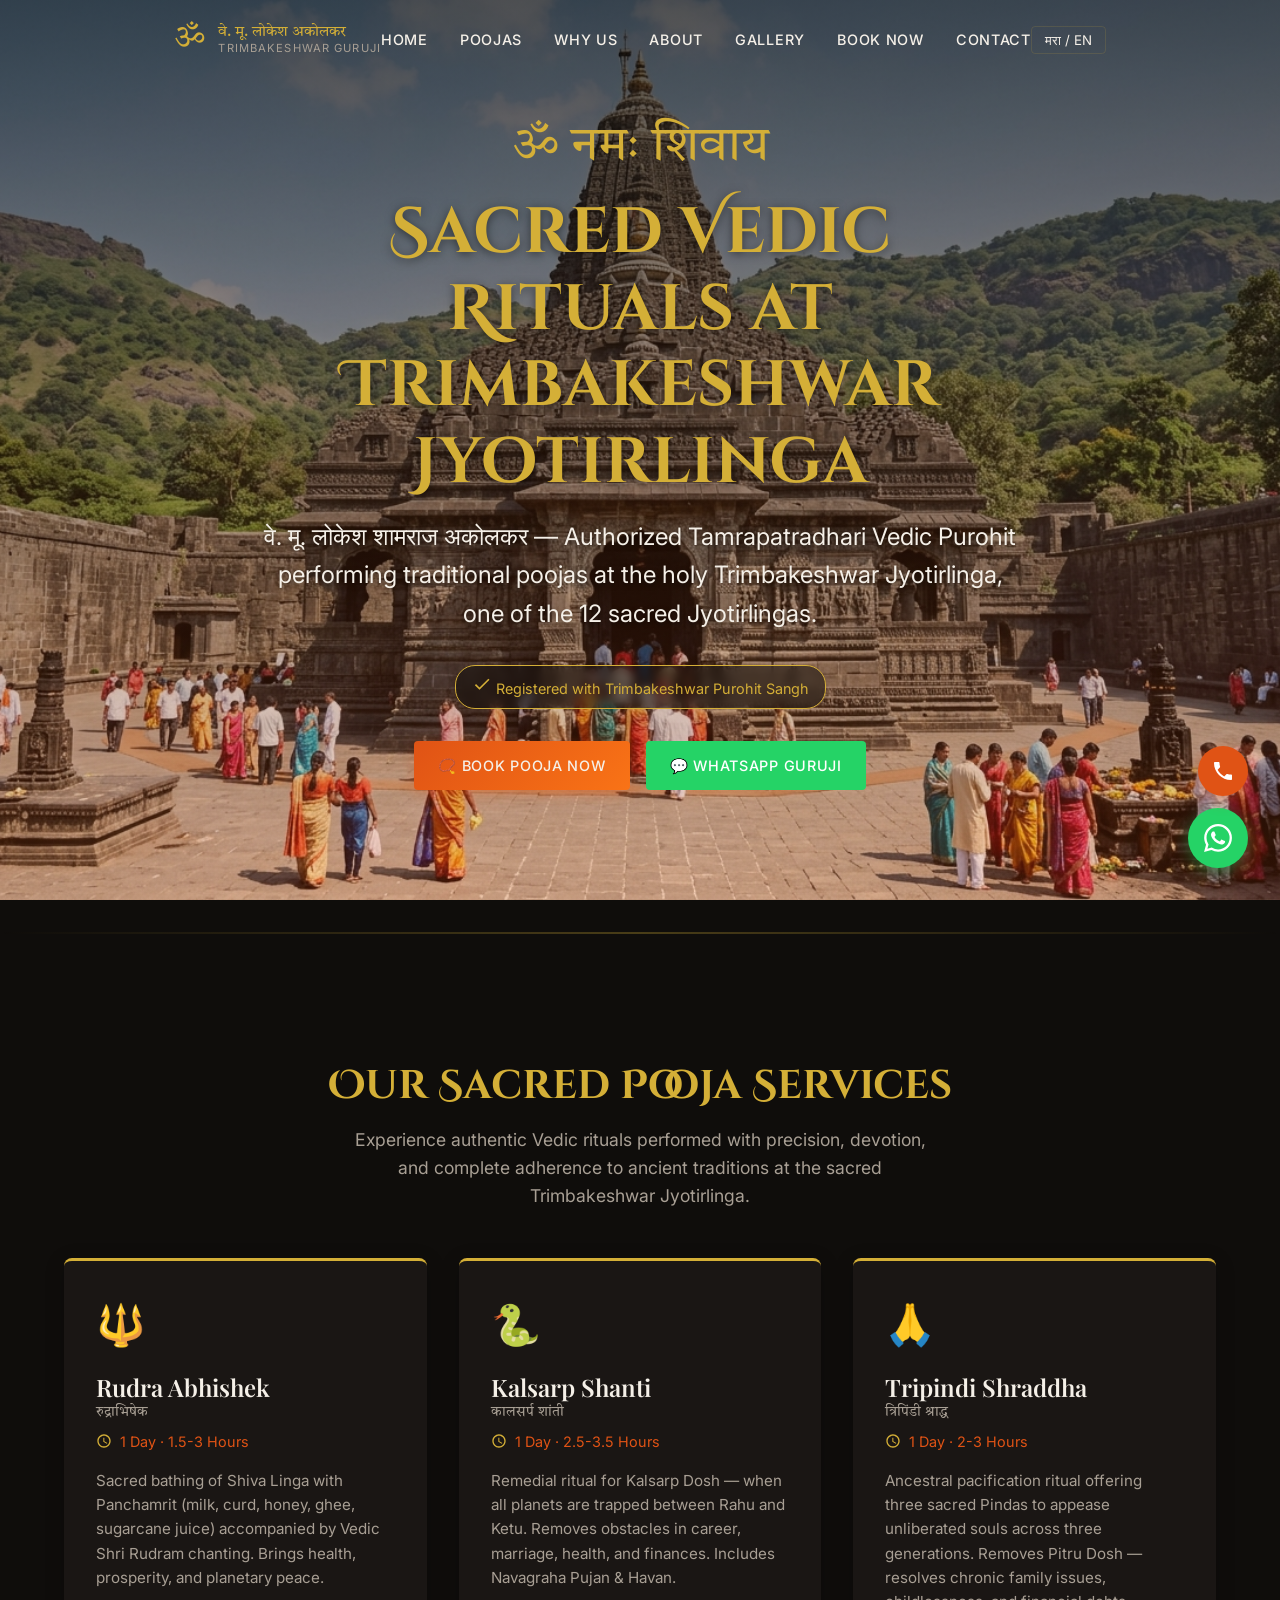
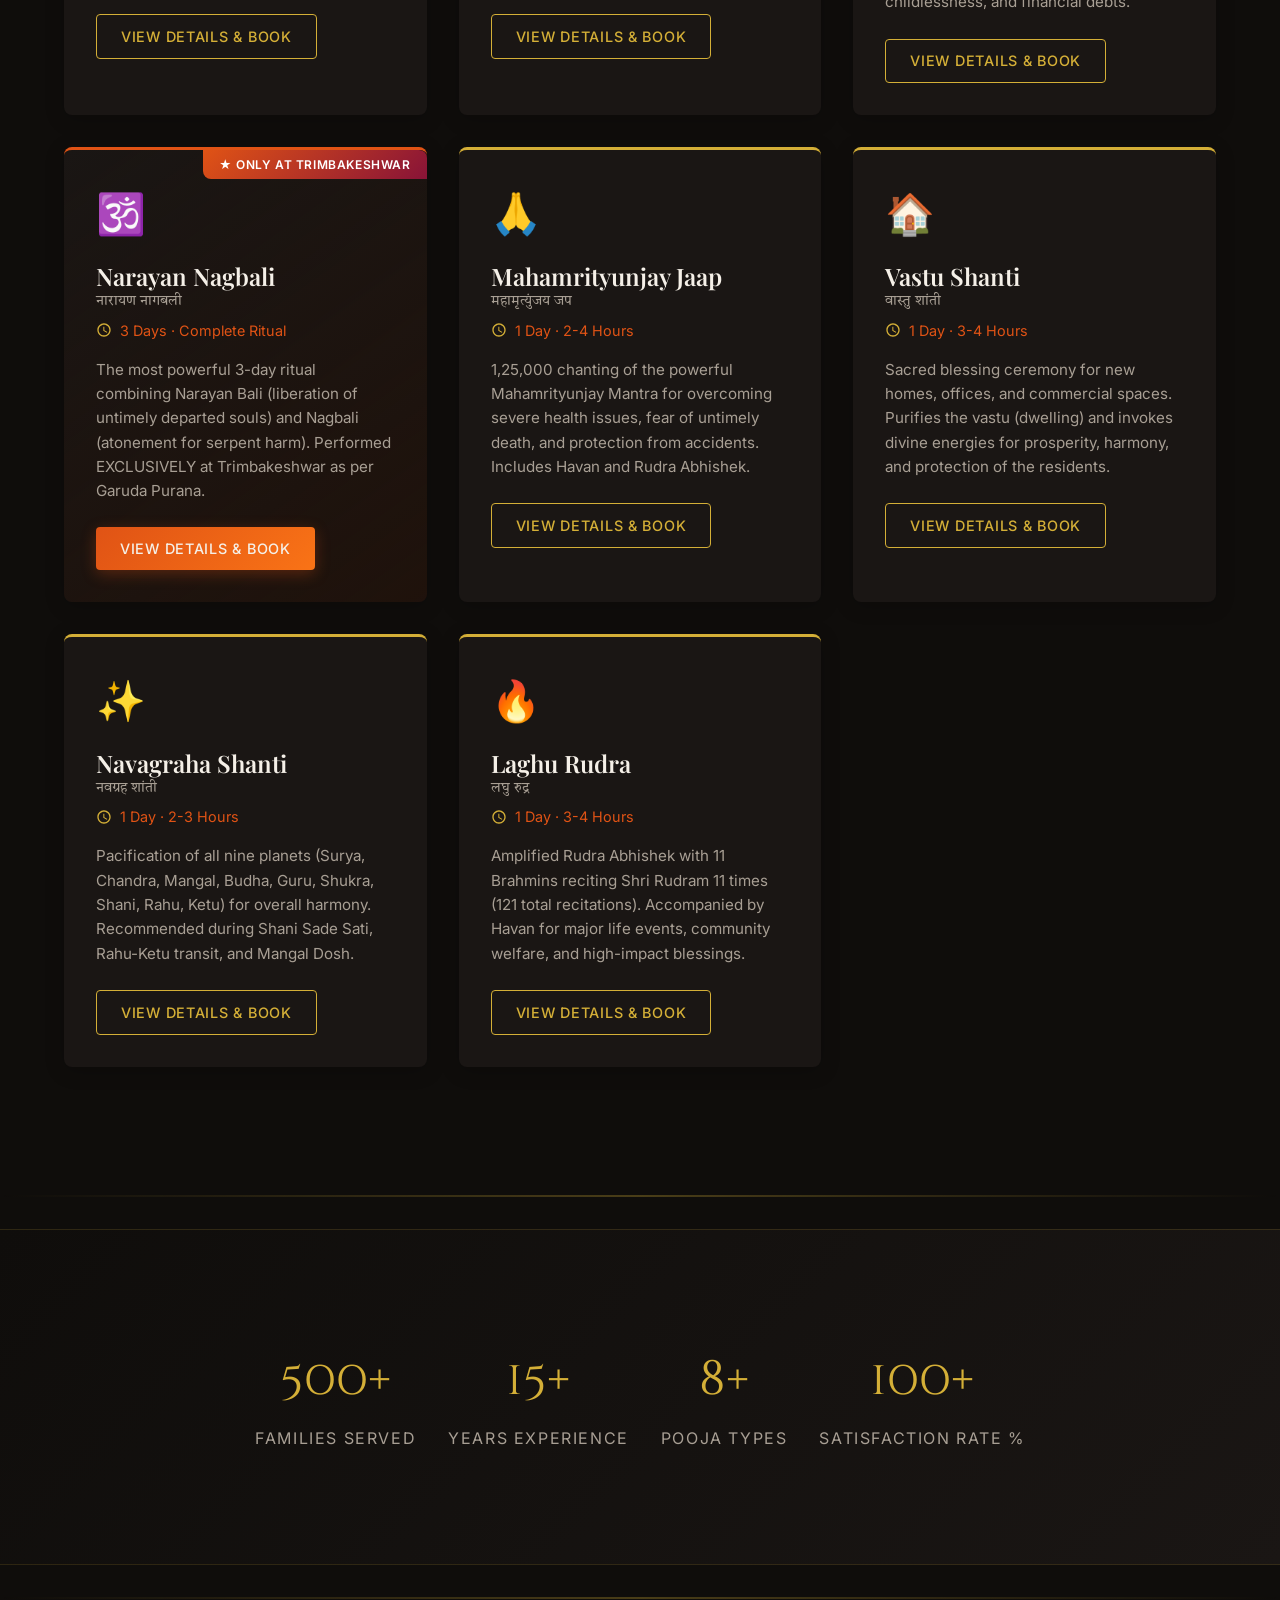
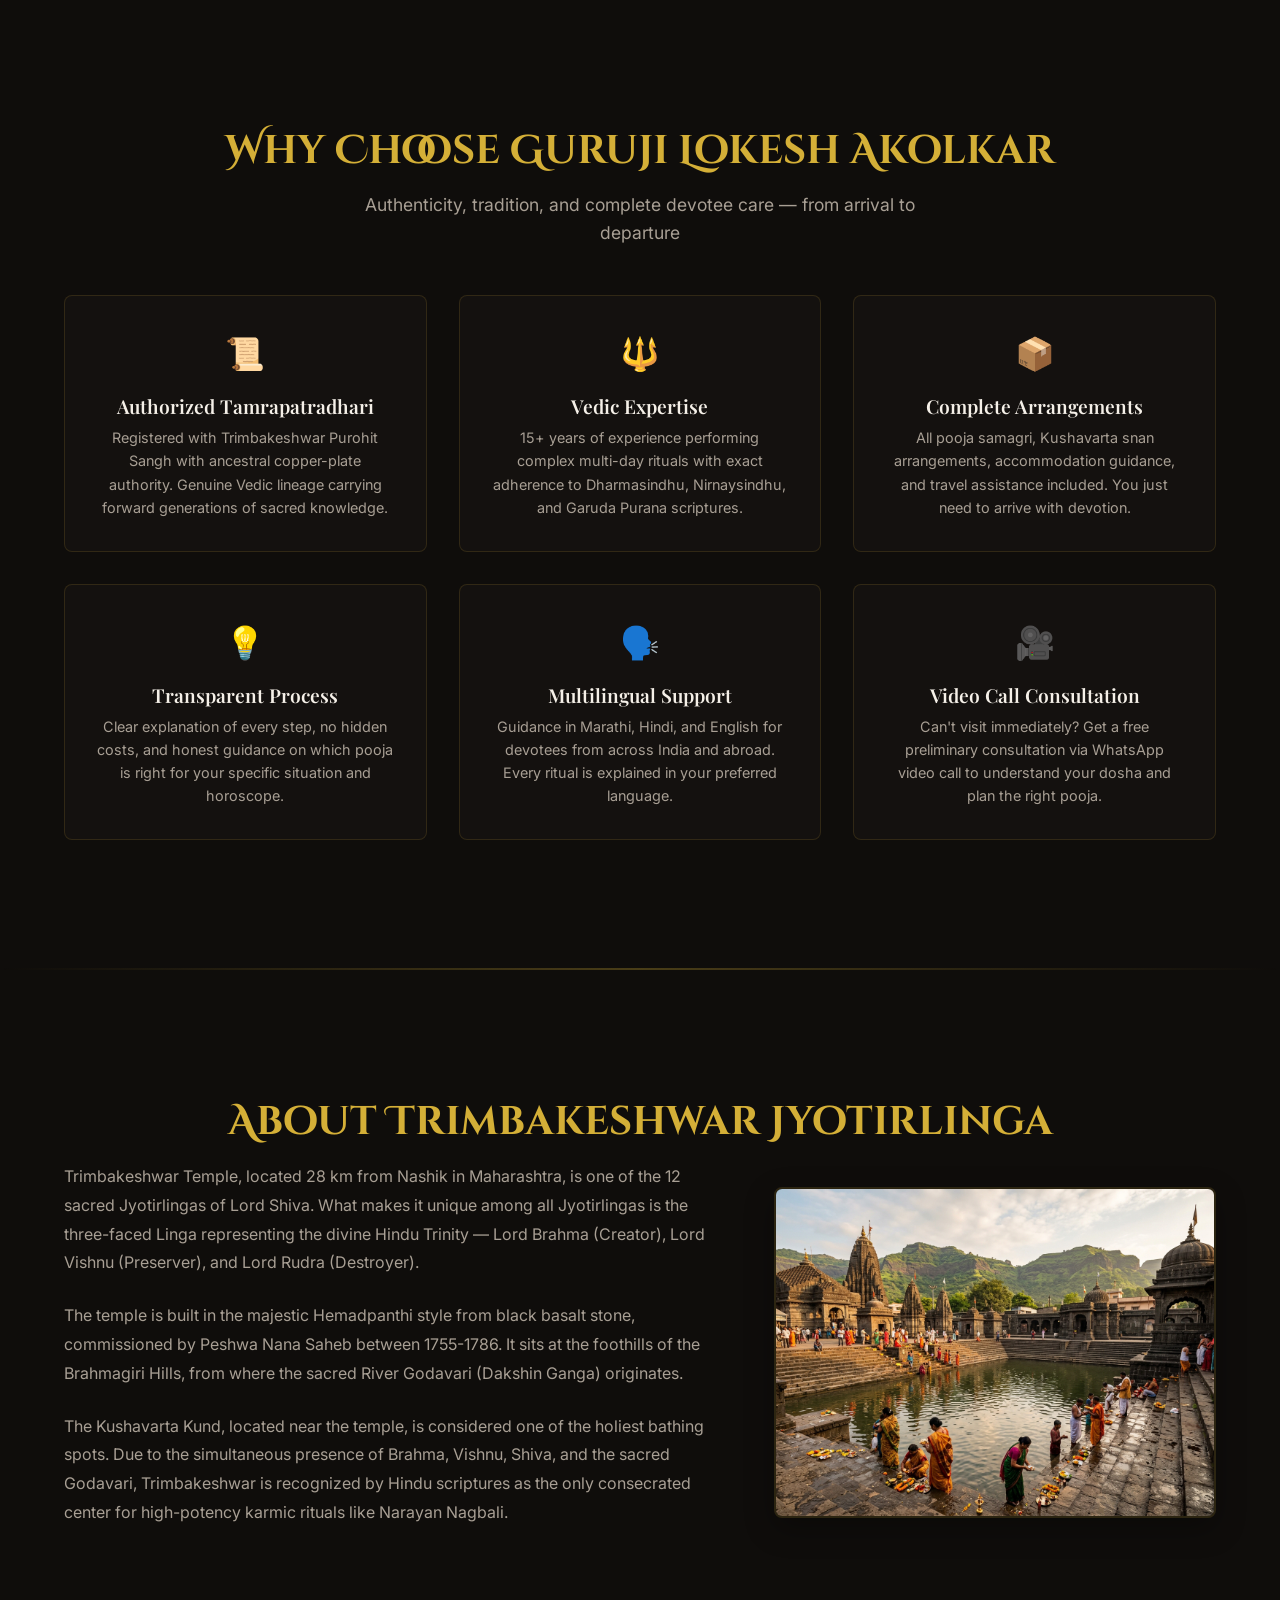
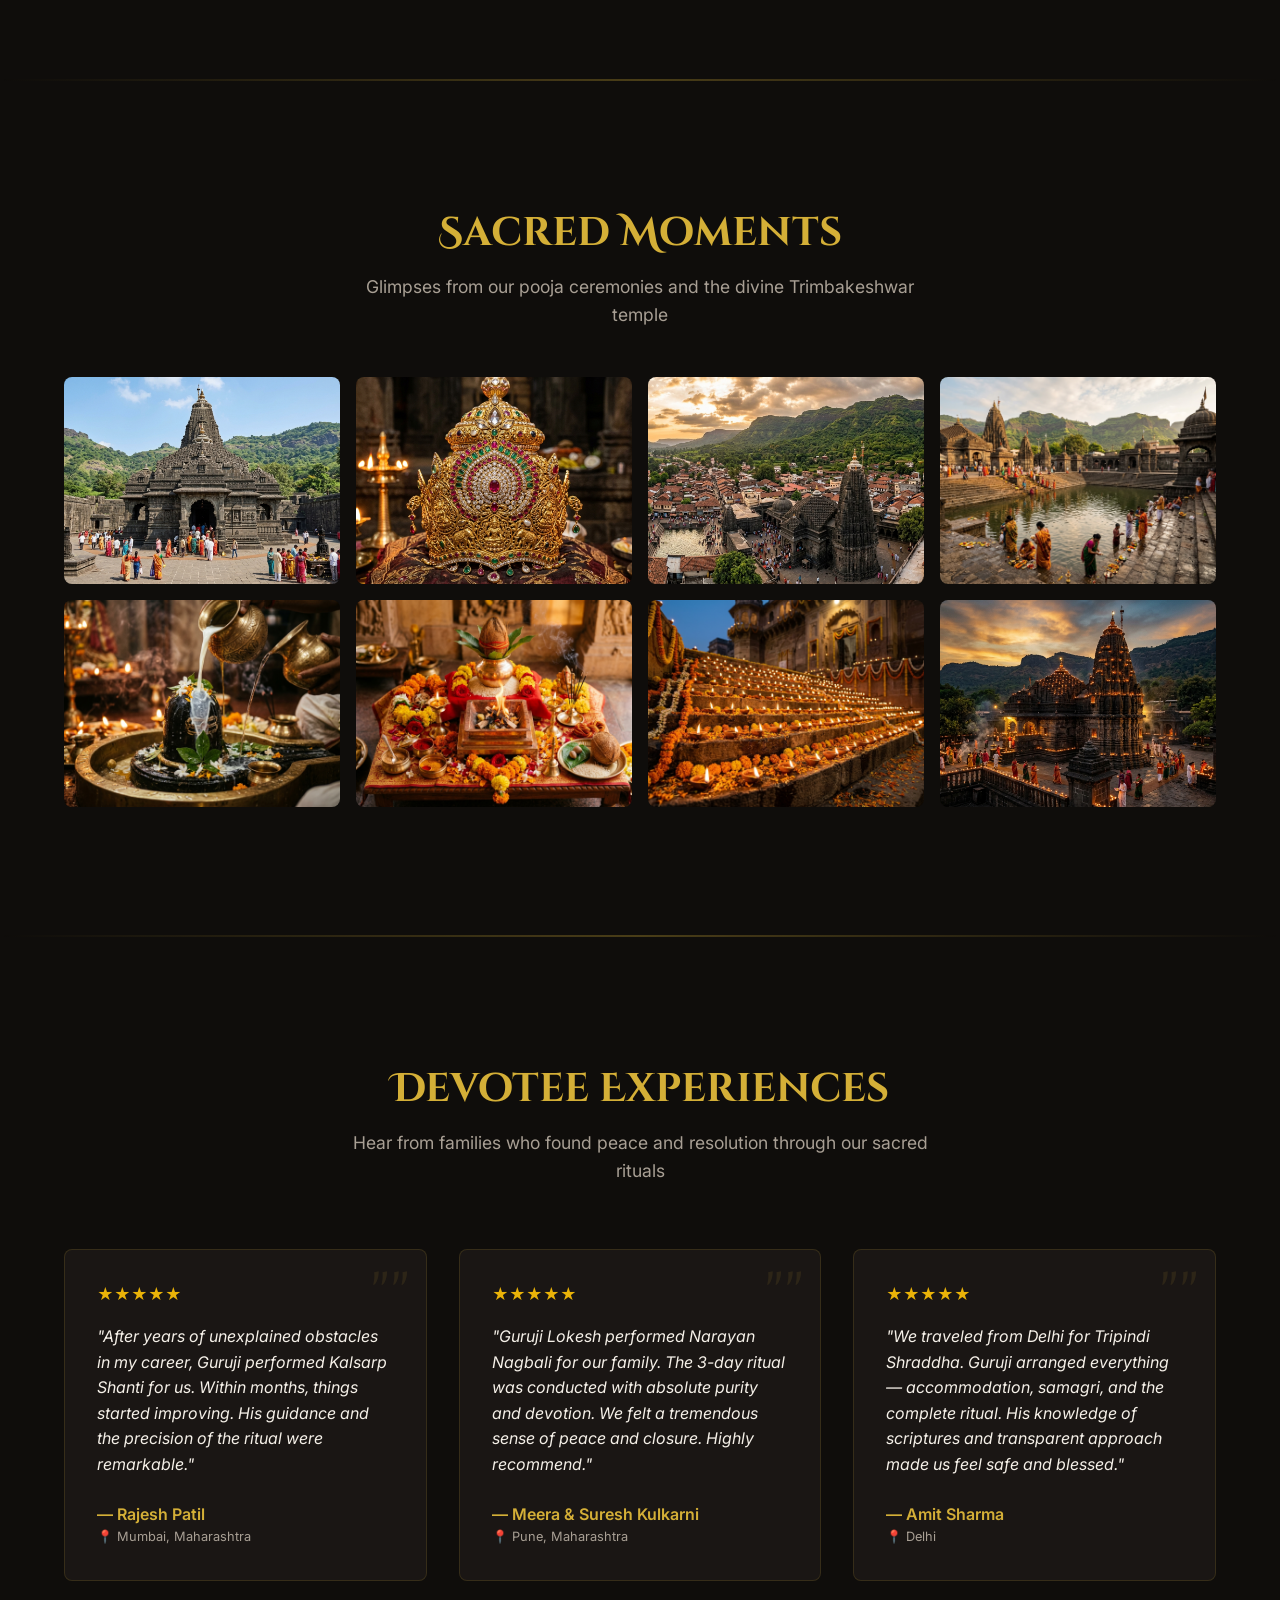
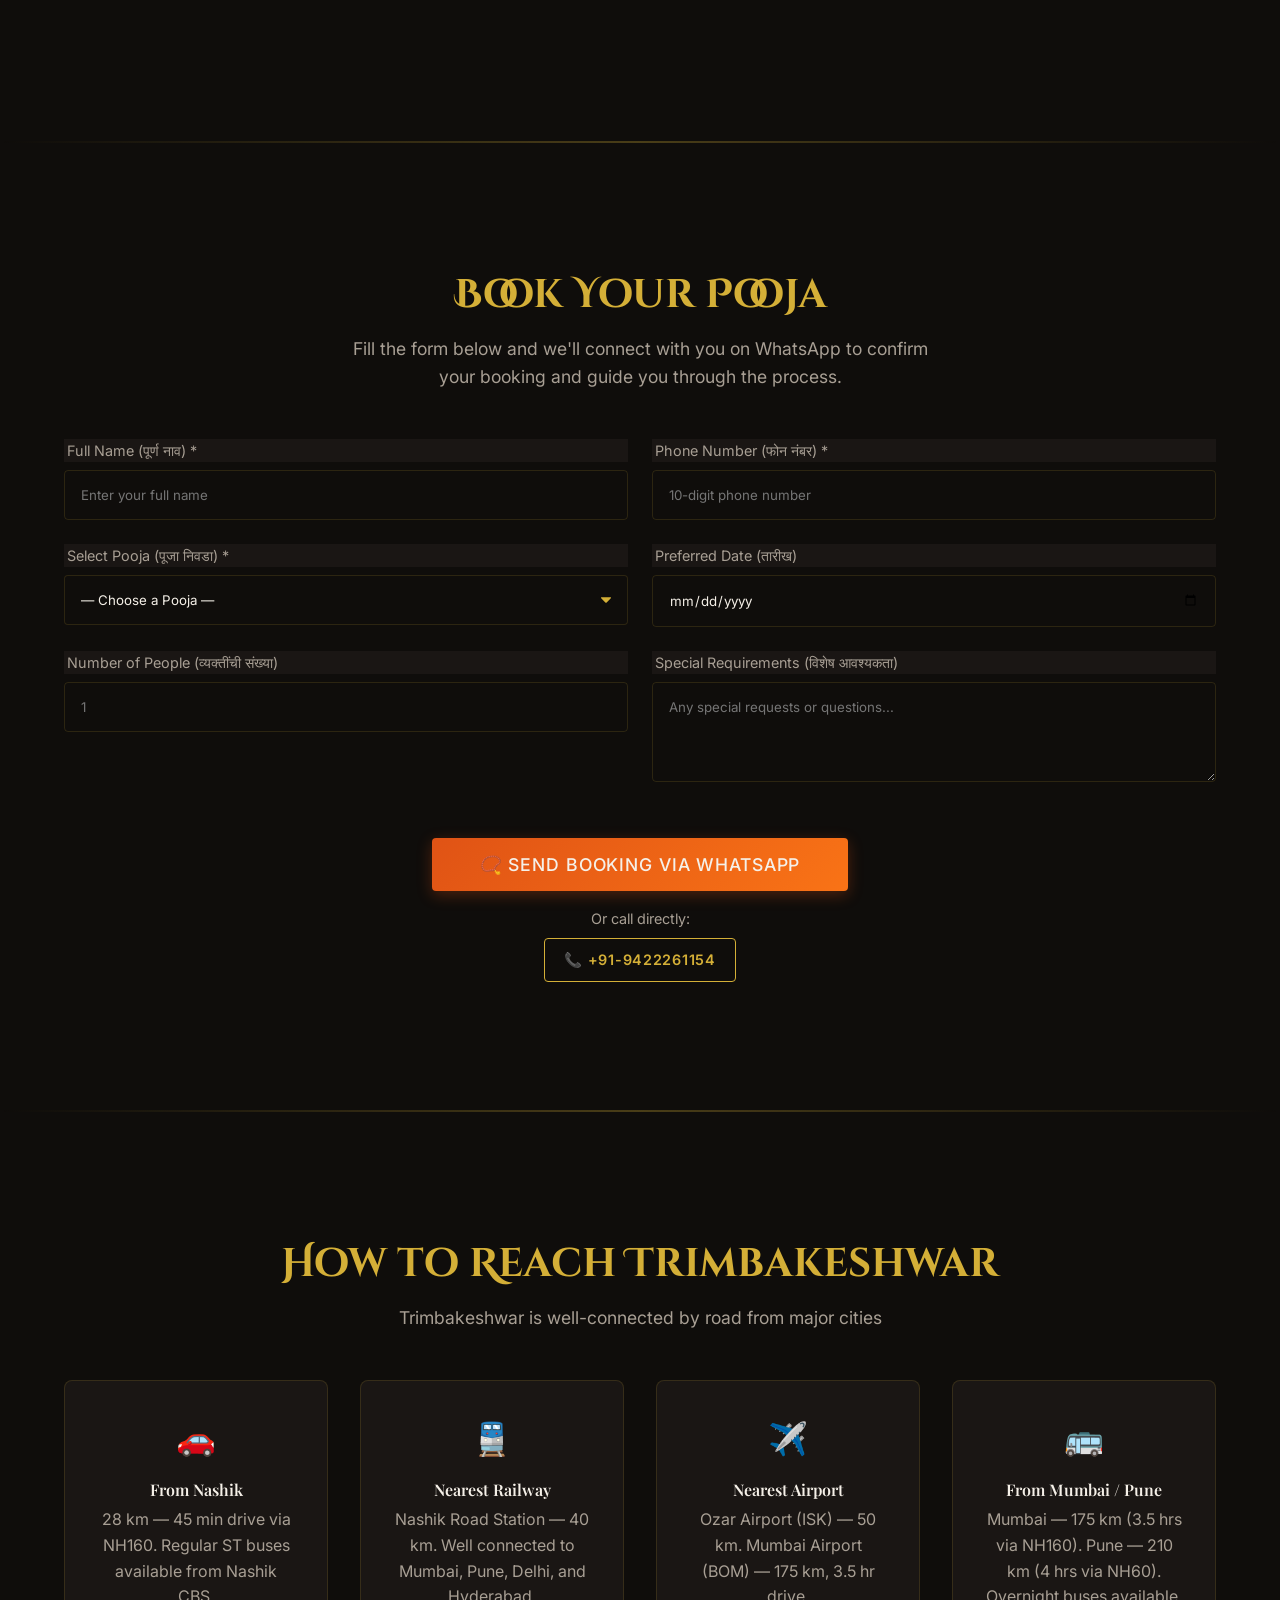
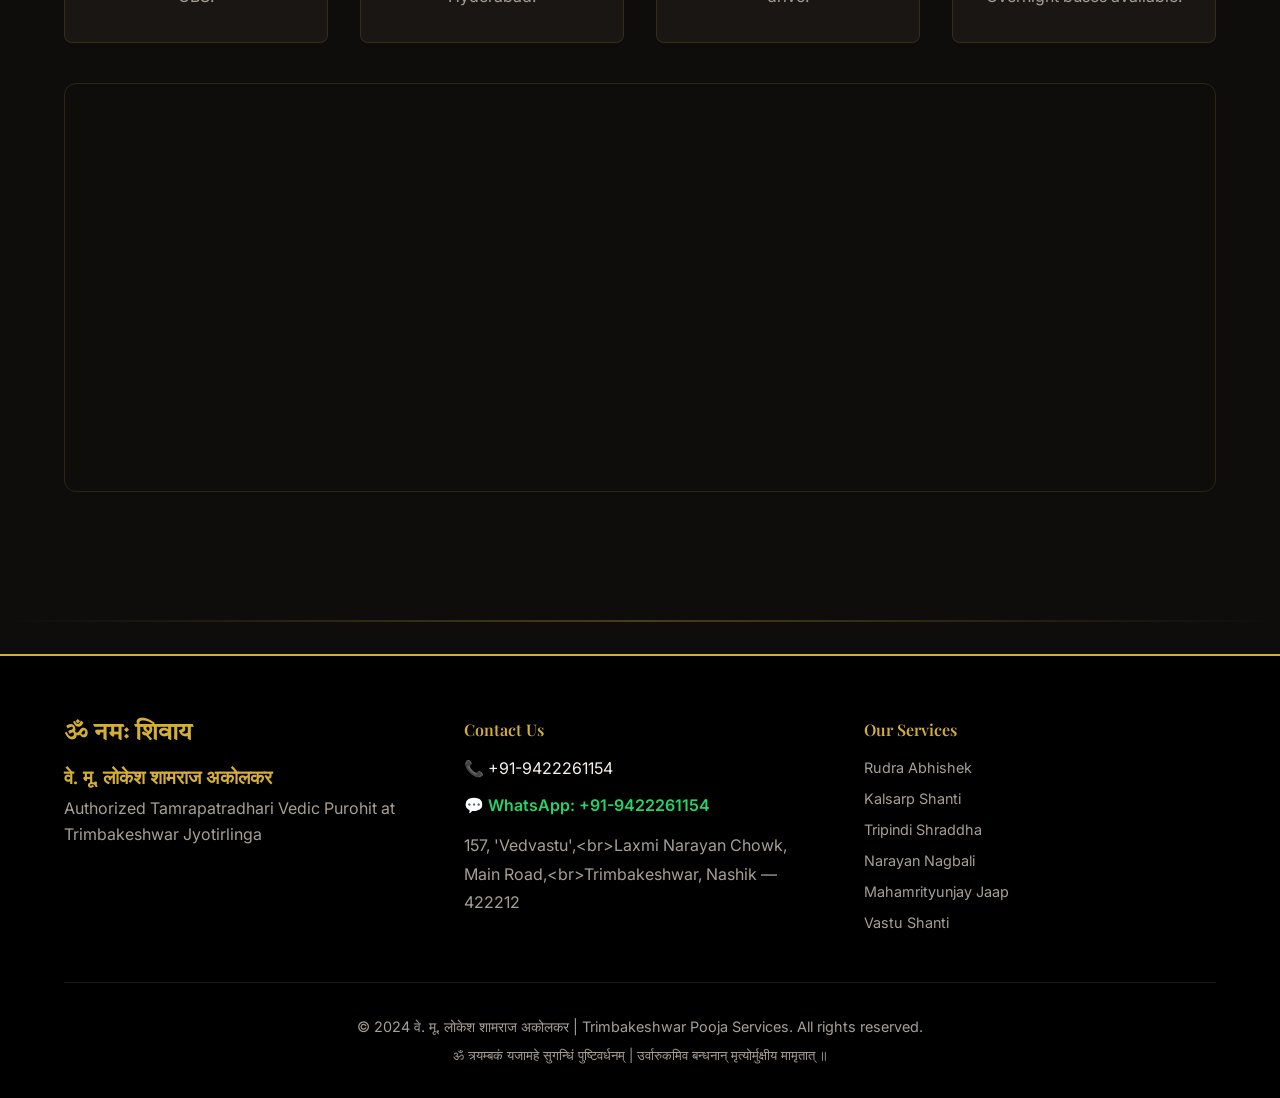
==== index.html @ 24607112 "Initial commit: Trimbakeshwar Guruji Pooja Services Website - Complete single-page website with 8 po" ====
<!DOCTYPE html>
<html lang="en">
<head>
    <meta charset="UTF-8">
    <meta name="viewport" content="width=device-width, initial-scale=1.0">
    <title>वे. मू. लोकेश शामराज अकोलकर | Trimbakeshwar Pooja Services — Rudra Abhishek, Kalsarp Shanti, Narayan Nagbali</title>
    <meta name="description" content="Authorized Vedic Purohit at Trimbakeshwar Jyotirlinga. Book Rudra Abhishek, Kalsarp Shanti, Tripindi Shraddha, Narayan Nagbali & more poojas. Call +91-9422261154.">
    <meta name="keywords" content="Trimbakeshwar, pooja, Rudra Abhishek, Kalsarp Shanti, Narayan Nagbali, Tripindi Shraddha, Jyotirlinga, pandit, guruji, Nashik">
    <meta property="og:title" content="वे. मू. लोकेश शामराज अकोलकर — Trimbakeshwar Pooja Services">
    <meta property="og:description" content="Authorized Vedic Purohit performing sacred poojas at Trimbakeshwar Jyotirlinga. Book now.">
    <meta property="og:type" content="website">
    <link rel="stylesheet" href="styles.css">
    <link rel="icon" href="data:image/svg+xml,<svg xmlns='http://www.w3.org/2000/svg' viewBox='0 0 100 100'><text y='0.9em' font-size='90'>🕉️</text></svg>">
</head>
<body>

    <!-- ===== NAVBAR ===== -->
    <nav class="navbar" id="navbar">
        <div class="container" style="display:flex;align-items:center;justify-content:space-between;height:var(--header-height);">
            <a href="#hero" class="nav-brand">
                <span class="nav-brand-om">ॐ</span>
                <span class="nav-brand-text">
                    <span class="nav-brand-devanagari">वे. मू. लोकेश अकोलकर</span>
                    <span class="nav-brand-english">Trimbakeshwar Guruji</span>
                </span>
            </a>
            <div class="nav-menu-desktop">
                <a href="#hero" class="nav-link" data-en="Home" data-mr="मुख्यपृष्ठ">Home</a>
                <a href="#poojas" class="nav-link" data-en="Poojas" data-mr="पूजा">Poojas</a>
                <a href="#why-choose" class="nav-link" data-en="Why Us" data-mr="आमचे वैशिष्ट्य">Why Us</a>
                <a href="#about" class="nav-link" data-en="About" data-mr="माहिती">About</a>
                <a href="#gallery" class="nav-link" data-en="Gallery" data-mr="गॅलरी">Gallery</a>
                <a href="#booking" class="nav-link" data-en="Book Now" data-mr="बुकिंग">Book Now</a>
                <a href="#contact" class="nav-link" data-en="Contact" data-mr="संपर्क">Contact</a>
            </div>
            <div style="display:flex;align-items:center;gap:1rem;">
                <button class="lang-toggle" title="Switch Language" aria-label="Switch Language">
                    <span>मरा</span> / <span>EN</span>
                </button>
                <button class="hamburger" aria-label="Menu">
                    <span></span><span></span><span></span>
                </button>
            </div>
        </div>
        <!-- Mobile Menu -->
        <div class="mobile-menu">
            <a href="#hero" class="nav-link" data-en="Home" data-mr="मुख्यपृष्ठ">Home</a>
            <a href="#poojas" class="nav-link" data-en="Poojas" data-mr="पूजा">Poojas</a>
            <a href="#why-choose" class="nav-link" data-en="Why Us" data-mr="आमचे वैशिष्ट्य">Why Us</a>
            <a href="#about" class="nav-link" data-en="About" data-mr="माहिती">About</a>
            <a href="#gallery" class="nav-link" data-en="Gallery" data-mr="गॅलरी">Gallery</a>
            <a href="#booking" class="nav-link" data-en="Book Now" data-mr="बुकिंग">Book Now</a>
            <a href="#contact" class="nav-link" data-en="Contact" data-mr="संपर्क">Contact</a>
        </div>
    </nav>

    <!-- ===== HERO SECTION ===== -->
    <section id="hero" class="hero" style="background-image:url('images/trimbakeshwar-mandir.jpg');">
        <div class="hero-overlay"></div>
        <!-- Animated Diyas -->
        <div class="hero-diya hero-diya-1"></div>
        <div class="hero-diya hero-diya-2"></div>
        <div class="hero-diya hero-diya-3"></div>
        <div class="hero-content">
            <p class="hero-om fade-in" style="font-size:3rem;color:var(--accent);font-family:var(--font-devanagari);margin-bottom:0.5rem;">ॐ नमः शिवाय</p>
            <h1 class="hero-title fade-in" style="animation-delay:0.2s;">
                <span data-en="Sacred Vedic Rituals at" data-mr="पवित्र वैदिक विधी">Sacred Vedic Rituals at</span><br>
                <span style="color:var(--accent);font-family:var(--font-display);">Trimbakeshwar Jyotirlinga</span>
            </h1>
            <p class="hero-subtitle fade-in" style="animation-delay:0.4s;" data-en="वे. मू. लोकेश शामराज अकोलकर — Authorized Tamrapatradhari Vedic Purohit performing traditional poojas at the holy Trimbakeshwar Jyotirlinga, one of the 12 sacred Jyotirlingas." data-mr="वे. मू. लोकेश शामराज अकोलकर — अधिकृत ताम्रपत्रधारी वैदिक पुरोहित, पवित्र त्र्यंबकेश्वर ज्योतिर्लिंग येथे पारंपरिक पूजा-विधी करणारे.">
                वे. मू. लोकेश शामराज अकोलकर — Authorized Tamrapatradhari Vedic Purohit performing traditional poojas at the holy Trimbakeshwar Jyotirlinga, one of the 12 sacred Jyotirlingas.
            </p>
            <div class="hero-trust-badge fade-in" style="animation-delay:0.6s;">
                <svg width="20" height="20" viewBox="0 0 24 24" fill="var(--accent)"><path d="M9 16.17L4.83 12l-1.42 1.41L9 19 21 7l-1.41-1.41z"/></svg>
                <span data-en="Registered with Trimbakeshwar Purohit Sangh" data-mr="त्र्यंबकेश्वर पुरोहित संघात नोंदणीकृत">Registered with Trimbakeshwar Purohit Sangh</span>
            </div>
            <div class="hero-ctas fade-in" style="animation-delay:0.8s;">
                <a href="#booking" class="btn-primary" data-en="📿 Book Pooja Now" data-mr="📿 पूजा बुक करा">📿 Book Pooja Now</a>
                <a href="https://wa.me/919422261154?text=%F0%9F%99%8F%20%E0%A4%A8%E0%A4%AE%E0%A4%B8%E0%A5%8D%E0%A4%95%E0%A4%BE%E0%A4%B0%20%E0%A4%97%E0%A5%81%E0%A4%B0%E0%A5%81%E0%A4%9C%E0%A5%80" target="_blank" class="btn-whatsapp" data-en="💬 WhatsApp Guruji" data-mr="💬 WhatsApp गुरुजी">💬 WhatsApp Guruji</a>
            </div>
        </div>
    </section>

    <!-- ===== SECTION DIVIDER ===== -->
    <div class="section-divider"></div>

    <!-- ===== POOJA SERVICES ===== -->
    <section id="poojas" class="section">
        <div class="container">
            <h2 class="section-title slide-up" data-en="Our Sacred Pooja Services" data-mr="आमच्या पवित्र पूजा सेवा">Our Sacred Pooja Services</h2>
            <p class="section-subtitle slide-up" data-en="Experience authentic Vedic rituals performed with precision, devotion, and complete adherence to ancient traditions at the sacred Trimbakeshwar Jyotirlinga." data-mr="पवित्र त्र्यंबकेश्वर ज्योतिर्लिंग येथे अचूक विधी, भक्ती आणि प्राचीन परंपरांचे पूर्ण पालन करून अस्सल वैदिक विधींचा अनुभव घ्या.">Experience authentic Vedic rituals performed with precision, devotion, and complete adherence to ancient traditions at the sacred Trimbakeshwar Jyotirlinga.</p>

            <div class="pooja-grid">

                <!-- Pooja Card 1: Rudra Abhishek -->
                <div class="pooja-card slide-up" data-pooja="rudra-abhishek">
                    <div class="pooja-icon">🔱</div>
                    <h3 class="pooja-name">
                        <span data-en="Rudra Abhishek" data-mr="रुद्राभिषेक">Rudra Abhishek</span>
                        <span class="pooja-name-mr">रुद्राभिषेक</span>
                    </h3>
                    <div class="pooja-duration">
                        <svg width="16" height="16" viewBox="0 0 24 24" fill="var(--accent)"><path d="M12 2C6.5 2 2 6.5 2 12s4.5 10 10 10 10-4.5 10-10S17.5 2 12 2zm0 18c-4.4 0-8-3.6-8-8s3.6-8 8-8 8 3.6 8 8-3.6 8-8 8zm.5-13H11v6l5.2 3.2.8-1.3-4.5-2.7V7z"/></svg>
                        <span data-en="1 Day · 1.5-3 Hours" data-mr="१ दिवस · १.५-३ तास">1 Day · 1.5-3 Hours</span>
                    </div>
                    <p class="pooja-desc" data-en="Sacred bathing of Shiva Linga with Panchamrit (milk, curd, honey, ghee, sugarcane juice) accompanied by Vedic Shri Rudram chanting. Brings health, prosperity, and planetary peace." data-mr="पंचामृत (दूध, दही, मध, तूप, ऊसाचा रस) सह शिवलिंगाचे पवित्र अभिषेक, वैदिक श्री रुद्रम् पठणासह. आरोग्य, समृद्धी आणि ग्रहशांती प्रदान करते.">Sacred bathing of Shiva Linga with Panchamrit (milk, curd, honey, ghee, sugarcane juice) accompanied by Vedic Shri Rudram chanting. Brings health, prosperity, and planetary peace.</p>
                    <button class="pooja-btn btn-outline" data-en="View Details & Book" data-mr="तपशील पहा आणि बुक करा">View Details & Book</button>
                </div>

                <!-- Pooja Card 2: Kalsarp Shanti -->
                <div class="pooja-card slide-up" data-pooja="kalsarp-shanti">
                    <div class="pooja-icon">🐍</div>
                    <h3 class="pooja-name">
                        <span data-en="Kalsarp Shanti" data-mr="कालसर्प शांती">Kalsarp Shanti</span>
                        <span class="pooja-name-mr">कालसर्प शांती</span>
                    </h3>
                    <div class="pooja-duration">
                        <svg width="16" height="16" viewBox="0 0 24 24" fill="var(--accent)"><path d="M12 2C6.5 2 2 6.5 2 12s4.5 10 10 10 10-4.5 10-10S17.5 2 12 2zm0 18c-4.4 0-8-3.6-8-8s3.6-8 8-8 8 3.6 8 8-3.6 8-8 8zm.5-13H11v6l5.2 3.2.8-1.3-4.5-2.7V7z"/></svg>
                        <span data-en="1 Day · 2.5-3.5 Hours" data-mr="१ दिवस · २.५-३.५ तास">1 Day · 2.5-3.5 Hours</span>
                    </div>
                    <p class="pooja-desc" data-en="Remedial ritual for Kalsarp Dosh — when all planets are trapped between Rahu and Ketu. Removes obstacles in career, marriage, health, and finances. Includes Navagraha Pujan & Havan." data-mr="कालसर्प दोष निवारण विधी — जेव्हा सर्व ग्रह राहू आणि केतू मध्ये अडकलेले असतात. करिअर, विवाह, आरोग्य आणि आर्थिक अडचणी दूर करते. नवग्रह पूजन आणि हवन समाविष्ट.">Remedial ritual for Kalsarp Dosh — when all planets are trapped between Rahu and Ketu. Removes obstacles in career, marriage, health, and finances. Includes Navagraha Pujan & Havan.</p>
                    <button class="pooja-btn btn-outline" data-en="View Details & Book" data-mr="तपशील पहा आणि बुक करा">View Details & Book</button>
                </div>

                <!-- Pooja Card 3: Tripindi Shraddha -->
                <div class="pooja-card slide-up" data-pooja="tripindi-shraddha">
                    <div class="pooja-icon">🙏</div>
                    <h3 class="pooja-name">
                        <span data-en="Tripindi Shraddha" data-mr="त्रिपिंडी श्राद्ध">Tripindi Shraddha</span>
                        <span class="pooja-name-mr">त्रिपिंडी श्राद्ध</span>
                    </h3>
                    <div class="pooja-duration">
                        <svg width="16" height="16" viewBox="0 0 24 24" fill="var(--accent)"><path d="M12 2C6.5 2 2 6.5 2 12s4.5 10 10 10 10-4.5 10-10S17.5 2 12 2zm0 18c-4.4 0-8-3.6-8-8s3.6-8 8-8 8 3.6 8 8-3.6 8-8 8zm.5-13H11v6l5.2 3.2.8-1.3-4.5-2.7V7z"/></svg>
                        <span data-en="1 Day · 2-3 Hours" data-mr="१ दिवस · २-३ तास">1 Day · 2-3 Hours</span>
                    </div>
                    <p class="pooja-desc" data-en="Ancestral pacification ritual offering three sacred Pindas to appease unliberated souls across three generations. Removes Pitru Dosh — resolves chronic family issues, childlessness, and financial debts." data-mr="तीन पिढ्यांमधील अतृप्त आत्म्यांना शांत करण्यासाठी तीन पवित्र पिंड अर्पण करणारा पूर्वजांचा शांती विधी. पितृ दोष दूर करते — कौटुंबिक समस्या, संतानहीनता आणि आर्थिक कर्ज निवारण.">Ancestral pacification ritual offering three sacred Pindas to appease unliberated souls across three generations. Removes Pitru Dosh — resolves chronic family issues, childlessness, and financial debts.</p>
                    <button class="pooja-btn btn-outline" data-en="View Details & Book" data-mr="तपशील पहा आणि बुक करा">View Details & Book</button>
                </div>

                <!-- Pooja Card 4: Narayan Nagbali (Flagship) -->
                <div class="pooja-card slide-up pooja-card-featured" data-pooja="narayan-nagbali">
                    <div class="pooja-featured-tag" data-en="★ Only at Trimbakeshwar" data-mr="★ फक्त त्र्यंबकेश्वर येथे">★ Only at Trimbakeshwar</div>
                    <div class="pooja-icon">🕉️</div>
                    <h3 class="pooja-name">
                        <span data-en="Narayan Nagbali" data-mr="नारायण नागबली">Narayan Nagbali</span>
                        <span class="pooja-name-mr">नारायण नागबली</span>
                    </h3>
                    <div class="pooja-duration">
                        <svg width="16" height="16" viewBox="0 0 24 24" fill="var(--accent)"><path d="M12 2C6.5 2 2 6.5 2 12s4.5 10 10 10 10-4.5 10-10S17.5 2 12 2zm0 18c-4.4 0-8-3.6-8-8s3.6-8 8-8 8 3.6 8 8-3.6 8-8 8zm.5-13H11v6l5.2 3.2.8-1.3-4.5-2.7V7z"/></svg>
                        <span data-en="3 Days · Complete Ritual" data-mr="३ दिवस · संपूर्ण विधी">3 Days · Complete Ritual</span>
                    </div>
                    <p class="pooja-desc" data-en="The most powerful 3-day ritual combining Narayan Bali (liberation of untimely departed souls) and Nagbali (atonement for serpent harm). Performed EXCLUSIVELY at Trimbakeshwar as per Garuda Purana." data-mr="सर्वात शक्तिशाली ३ दिवसांचा विधी — नारायण बली (अकाली मृत आत्म्यांची मुक्ती) आणि नागबली (सर्प हत्येचे प्रायश्चित्त). गरुड पुराणानुसार फक्त त्र्यंबकेश्वर येथेच संपन्न होतो.">The most powerful 3-day ritual combining Narayan Bali (liberation of untimely departed souls) and Nagbali (atonement for serpent harm). Performed EXCLUSIVELY at Trimbakeshwar as per Garuda Purana.</p>
                    <button class="pooja-btn btn-primary" data-en="View Details & Book" data-mr="तपशील पहा आणि बुक करा">View Details & Book</button>
                </div>

                <!-- Pooja Card 5: Mahamrityunjay Jaap -->
                <div class="pooja-card slide-up" data-pooja="mahamrityunjay">
                    <div class="pooja-icon">🙏</div>
                    <h3 class="pooja-name">
                        <span data-en="Mahamrityunjay Jaap" data-mr="महामृत्युंजय जप">Mahamrityunjay Jaap</span>
                        <span class="pooja-name-mr">महामृत्युंजय जप</span>
                    </h3>
                    <div class="pooja-duration">
                        <svg width="16" height="16" viewBox="0 0 24 24" fill="var(--accent)"><path d="M12 2C6.5 2 2 6.5 2 12s4.5 10 10 10 10-4.5 10-10S17.5 2 12 2zm0 18c-4.4 0-8-3.6-8-8s3.6-8 8-8 8 3.6 8 8-3.6 8-8 8zm.5-13H11v6l5.2 3.2.8-1.3-4.5-2.7V7z"/></svg>
                        <span data-en="1 Day · 2-4 Hours" data-mr="१ दिवस · २-४ तास">1 Day · 2-4 Hours</span>
                    </div>
                    <p class="pooja-desc" data-en="1,25,000 chanting of the powerful Mahamrityunjay Mantra for overcoming severe health issues, fear of untimely death, and protection from accidents. Includes Havan and Rudra Abhishek." data-mr="गंभीर आरोग्य समस्या, अकाली मृत्यूची भीती आणि अपघातांपासून संरक्षणासाठी शक्तिशाली महामृत्युंजय मंत्राचा १,२५,००० जप. हवन आणि रुद्राभिषेक समाविष्ट.">1,25,000 chanting of the powerful Mahamrityunjay Mantra for overcoming severe health issues, fear of untimely death, and protection from accidents. Includes Havan and Rudra Abhishek.</p>
                    <button class="pooja-btn btn-outline" data-en="View Details & Book" data-mr="तपशील पहा आणि बुक करा">View Details & Book</button>
                </div>

                <!-- Pooja Card 6: Vastu Shanti -->
                <div class="pooja-card slide-up" data-pooja="vastu-shanti">
                    <div class="pooja-icon">🏠</div>
                    <h3 class="pooja-name">
                        <span data-en="Vastu Shanti" data-mr="वास्तु शांती">Vastu Shanti</span>
                        <span class="pooja-name-mr">वास्तु शांती</span>
                    </h3>
                    <div class="pooja-duration">
                        <svg width="16" height="16" viewBox="0 0 24 24" fill="var(--accent)"><path d="M12 2C6.5 2 2 6.5 2 12s4.5 10 10 10 10-4.5 10-10S17.5 2 12 2zm0 18c-4.4 0-8-3.6-8-8s3.6-8 8-8 8 3.6 8 8-3.6 8-8 8zm.5-13H11v6l5.2 3.2.8-1.3-4.5-2.7V7z"/></svg>
                        <span data-en="1 Day · 3-4 Hours" data-mr="१ दिवस · ३-४ तास">1 Day · 3-4 Hours</span>
                    </div>
                    <p class="pooja-desc" data-en="Sacred blessing ceremony for new homes, offices, and commercial spaces. Purifies the vastu (dwelling) and invokes divine energies for prosperity, harmony, and protection of the residents." data-mr="नवीन घर, कार्यालय आणि व्यापारी जागांसाठी पवित्र आशीर्वाद विधी. वास्तूचे शुद्धीकरण करून रहिवाशांच्या समृद्धी, सामंजस्य आणि संरक्षणासाठी दैवी शक्तींचे आवाहन.">Sacred blessing ceremony for new homes, offices, and commercial spaces. Purifies the vastu (dwelling) and invokes divine energies for prosperity, harmony, and protection of the residents.</p>
                    <button class="pooja-btn btn-outline" data-en="View Details & Book" data-mr="तपशील पहा आणि बुक करा">View Details & Book</button>
                </div>

                <!-- Pooja Card 7: Navagraha Shanti -->
                <div class="pooja-card slide-up" data-pooja="navagraha-shanti">
                    <div class="pooja-icon">✨</div>
                    <h3 class="pooja-name">
                        <span data-en="Navagraha Shanti" data-mr="नवग्रह शांती">Navagraha Shanti</span>
                        <span class="pooja-name-mr">नवग्रह शांती</span>
                    </h3>
                    <div class="pooja-duration">
                        <svg width="16" height="16" viewBox="0 0 24 24" fill="var(--accent)"><path d="M12 2C6.5 2 2 6.5 2 12s4.5 10 10 10 10-4.5 10-10S17.5 2 12 2zm0 18c-4.4 0-8-3.6-8-8s3.6-8 8-8 8 3.6 8 8-3.6 8-8 8zm.5-13H11v6l5.2 3.2.8-1.3-4.5-2.7V7z"/></svg>
                        <span data-en="1 Day · 2-3 Hours" data-mr="१ दिवस · २-३ तास">1 Day · 2-3 Hours</span>
                    </div>
                    <p class="pooja-desc" data-en="Pacification of all nine planets (Surya, Chandra, Mangal, Budha, Guru, Shukra, Shani, Rahu, Ketu) for overall harmony. Recommended during Shani Sade Sati, Rahu-Ketu transit, and Mangal Dosh." data-mr="सर्व नऊ ग्रहांचे (सूर्य, चंद्र, मंगळ, बुध, गुरु, शुक्र, शनी, राहू, केतू) शांतीसाठी. शनी साडेसाती, राहू-केतू गोचर आणि मंगळ दोषासाठी शिफारस.">Pacification of all nine planets (Surya, Chandra, Mangal, Budha, Guru, Shukra, Shani, Rahu, Ketu) for overall harmony. Recommended during Shani Sade Sati, Rahu-Ketu transit, and Mangal Dosh.</p>
                    <button class="pooja-btn btn-outline" data-en="View Details & Book" data-mr="तपशील पहा आणि बुक करा">View Details & Book</button>
                </div>

                <!-- Pooja Card 8: Laghu Rudra -->
                <div class="pooja-card slide-up" data-pooja="laghu-rudra">
                    <div class="pooja-icon">🔥</div>
                    <h3 class="pooja-name">
                        <span data-en="Laghu Rudra" data-mr="लघु रुद्र">Laghu Rudra</span>
                        <span class="pooja-name-mr">लघु रुद्र</span>
                    </h3>
                    <div class="pooja-duration">
                        <svg width="16" height="16" viewBox="0 0 24 24" fill="var(--accent)"><path d="M12 2C6.5 2 2 6.5 2 12s4.5 10 10 10 10-4.5 10-10S17.5 2 12 2zm0 18c-4.4 0-8-3.6-8-8s3.6-8 8-8 8 3.6 8 8-3.6 8-8 8zm.5-13H11v6l5.2 3.2.8-1.3-4.5-2.7V7z"/></svg>
                        <span data-en="1 Day · 3-4 Hours" data-mr="१ दिवस · ३-४ तास">1 Day · 3-4 Hours</span>
                    </div>
                    <p class="pooja-desc" data-en="Amplified Rudra Abhishek with 11 Brahmins reciting Shri Rudram 11 times (121 total recitations). Accompanied by Havan for major life events, community welfare, and high-impact blessings." data-mr="११ ब्राह्मणांसह श्री रुद्रम्चे ११ वेळा पठण (एकूण १२१ पठण) सह वर्धित रुद्राभिषेक. मोठ्या जीवन घटना, समुदाय कल्याण आणि उच्च-प्रभावी आशीर्वादासाठी हवनासह.">Amplified Rudra Abhishek with 11 Brahmins reciting Shri Rudram 11 times (121 total recitations). Accompanied by Havan for major life events, community welfare, and high-impact blessings.</p>
                    <button class="pooja-btn btn-outline" data-en="View Details & Book" data-mr="तपशील पहा आणि बुक करा">View Details & Book</button>
                </div>

            </div>
        </div>
    </section>

    <!-- ===== POOJA DETAIL MODALS ===== -->

    <!-- Modal: Rudra Abhishek -->
    <div class="pooja-modal" data-pooja-modal="rudra-abhishek">
        <div class="modal-overlay"></div>
        <div class="modal-content">
            <button class="modal-close">&times;</button>
            <div class="modal-header">
                <h3>🔱 Rudra Abhishek <span style="font-family:var(--font-devanagari);">| रुद्राभिषेक</span></h3>
            </div>
            <div class="modal-body">
                <h4 data-en="Procedure" data-mr="विधी">Procedure</h4>
                <div class="procedure-timeline">
                    <div class="timeline-step"><div class="timeline-dot"></div><div class="timeline-content" data-en="Sacred bath (Snan) at Kushavarta Kund & Sankalp with devotee's name, gotra, and intent" data-mr="कुशावर्त कुंडावर पवित्र स्नान आणि भक्ताचे नाव, गोत्र व संकल्प">Sacred bath (Snan) at Kushavarta Kund & Sankalp with devotee's name, gotra, and intent</div></div>
                    <div class="timeline-step"><div class="timeline-dot"></div><div class="timeline-content" data-en="Ganpati Pujan & Kalash Sthapana — invoking Lord Ganesha to remove obstacles" data-mr="गणपती पूजन व कलश स्थापना — विघ्नहर्ता गणेशाचे आवाहन">Ganpati Pujan & Kalash Sthapana — invoking Lord Ganesha to remove obstacles</div></div>
                    <div class="timeline-step"><div class="timeline-dot"></div><div class="timeline-content" data-en="Panchamrit Abhishek — bathing Shiva Linga with milk, curd, honey, ghee & sugarcane juice" data-mr="पंचामृत अभिषेक — दूध, दही, मध, तूप आणि ऊसाच्या रसाने शिवलिंगाचे स्नान">Panchamrit Abhishek — bathing Shiva Linga with milk, curd, honey, ghee & sugarcane juice</div></div>
                    <div class="timeline-step"><div class="timeline-dot"></div><div class="timeline-content" data-en="Shri Rudram chanting (Namakam & Chamakam from Yajurveda) with Bilva Patra offering" data-mr="श्री रुद्रम् पठण (नमकम् व चमकम्, यजुर्वेद) बिल्वपत्र अर्पणासह">Shri Rudram chanting (Namakam & Chamakam from Yajurveda) with Bilva Patra offering</div></div>
                    <div class="timeline-step"><div class="timeline-dot"></div><div class="timeline-content" data-en="Havan (sacred fire ritual) with Purnahuti & concluding prayers (Aarti)" data-mr="हवन (पवित्र अग्नी विधी), पूर्णाहुती व समापन प्रार्थना (आरती)">Havan (sacred fire ritual) with Purnahuti & concluding prayers (Aarti)</div></div>
                </div>
                <h4 data-en="Best Occasions" data-mr="शुभ मुहूर्त">Best Occasions</h4>
                <p data-en="Shravan Mondays, Maha Shivratri, Masik Shivratri, Pradosha Vrat, birthdays, anniversaries" data-mr="श्रावण सोमवार, महा शिवरात्री, मासिक शिवरात्री, प्रदोष व्रत, वाढदिवस, लग्नाचे वाढदिवस">Shravan Mondays, Maha Shivratri, Masik Shivratri, Pradosha Vrat, birthdays, anniversaries</p>
                <h4 data-en="Who Should Perform" data-mr="कोणी करावे">Who Should Perform</h4>
                <p data-en="Anyone seeking health, prosperity, career growth, mental peace, or relief from Shani/Rahu doshas." data-mr="आरोग्य, समृद्धी, करिअर प्रगती, मानसिक शांती किंवा शनी/राहू दोषांपासून मुक्ती हवी असलेल्या प्रत्येकासाठी.">Anyone seeking health, prosperity, career growth, mental peace, or relief from Shani/Rahu doshas.</p>
                <a href="#booking" class="btn-primary modal-book-btn" data-en="📿 Book Rudra Abhishek" data-mr="📿 रुद्राभिषेक बुक करा">📿 Book Rudra Abhishek</a>
            </div>
        </div>
    </div>

    <!-- Modal: Kalsarp Shanti -->
    <div class="pooja-modal" data-pooja-modal="kalsarp-shanti">
        <div class="modal-overlay"></div>
        <div class="modal-content">
            <button class="modal-close">&times;</button>
            <div class="modal-header">
                <h3>🐍 Kalsarp Shanti <span style="font-family:var(--font-devanagari);">| कालसर्प शांती</span></h3>
            </div>
            <div class="modal-body">
                <h4 data-en="Procedure" data-mr="विधी">Procedure</h4>
                <div class="procedure-timeline">
                    <div class="timeline-step"><div class="timeline-dot"></div><div class="timeline-content" data-en="Holy bath in Kushavarta Kund with Sankalp declaration (name, gotra, birth details)" data-mr="कुशावर्त कुंडात पवित्र स्नान, संकल्प (नाव, गोत्र, जन्म तपशील)">Holy bath in Kushavarta Kund with Sankalp declaration (name, gotra, birth details)</div></div>
                    <div class="timeline-step"><div class="timeline-dot"></div><div class="timeline-content" data-en="Ganpati & Matruka Pujan — removal of obstacles and invocation of divine mothers" data-mr="गणपती व मातृका पूजन — विघ्न निवारण आणि दैवी मातांचे आवाहन">Ganpati & Matruka Pujan — removal of obstacles and invocation of divine mothers</div></div>
                    <div class="timeline-step"><div class="timeline-dot"></div><div class="timeline-content" data-en="Navagraha Pujan & Rahu-Ketu Jaap — pacification of shadow planets" data-mr="नवग्रह पूजन व राहू-केतू जप — छाया ग्रहांचे शांतीकरण">Navagraha Pujan & Rahu-Ketu Jaap — pacification of shadow planets</div></div>
                    <div class="timeline-step"><div class="timeline-dot"></div><div class="timeline-content" data-en="Nag Pujan — worship of silver serpent pair (Nag-Nagin)" data-mr="नाग पूजन — चांदीच्या नाग-नागीण जोडीची पूजा">Nag Pujan — worship of silver serpent pair (Nag-Nagin)</div></div>
                    <div class="timeline-step"><div class="timeline-dot"></div><div class="timeline-content" data-en="Mahamrityunjay & Rudra Jaap, followed by Havan, Balipradan & Visarjan" data-mr="महामृत्युंजय व रुद्र जप, त्यानंतर हवन, बलिप्रदान व विसर्जन">Mahamrityunjay & Rudra Jaap, followed by Havan, Balipradan & Visarjan</div></div>
                </div>
                <h4 data-en="12 Types of Kalsarp Dosh" data-mr="कालसर्प दोषाचे १२ प्रकार">12 Types of Kalsarp Dosh</h4>
                <p data-en="Anant, Kulik, Vasuki, Shankhpal, Padma, Mahapadma, Takshak, Karkotak, Shankhnaad, Ghatak, Vishdhar, Sheshnag — each impacts different life areas." data-mr="अनंत, कुलिक, वासुकी, शंखपाल, पद्म, महापद्म, तक्षक, कर्कोटक, शंखनाद, घातक, विषधर, शेषनाग — प्रत्येक जीवनाच्या वेगवेगळ्या क्षेत्रांवर परिणाम करतो.">Anant, Kulik, Vasuki, Shankhpal, Padma, Mahapadma, Takshak, Karkotak, Shankhnaad, Ghatak, Vishdhar, Sheshnag — each impacts different life areas.</p>
                <a href="#booking" class="btn-primary modal-book-btn" data-en="📿 Book Kalsarp Shanti" data-mr="📿 कालसर्प शांती बुक करा">📿 Book Kalsarp Shanti</a>
            </div>
        </div>
    </div>

    <!-- Modal: Tripindi Shraddha -->
    <div class="pooja-modal" data-pooja-modal="tripindi-shraddha">
        <div class="modal-overlay"></div>
        <div class="modal-content">
            <button class="modal-close">&times;</button>
            <div class="modal-header">
                <h3>🙏 Tripindi Shraddha <span style="font-family:var(--font-devanagari);">| त्रिपिंडी श्राद्ध</span></h3>
            </div>
            <div class="modal-body">
                <h4 data-en="Procedure" data-mr="विधी">Procedure</h4>
                <div class="procedure-timeline">
                    <div class="timeline-step"><div class="timeline-dot"></div><div class="timeline-content" data-en="Snan & Sankalpa at Kushavarta Kund wearing traditional clothes" data-mr="कुशावर्त कुंडावर पारंपरिक वस्त्रांसह स्नान आणि संकल्प">Snan & Sankalpa at Kushavarta Kund wearing traditional clothes</div></div>
                    <div class="timeline-step"><div class="timeline-dot"></div><div class="timeline-content" data-en="Invocation of Brahma, Vishnu, Shiva, and Yama (God of Death)" data-mr="ब्रह्मा, विष्णू, शिव आणि यम (मृत्यूचे देवता) यांचे आवाहन">Invocation of Brahma, Vishnu, Shiva, and Yama (God of Death)</div></div>
                    <div class="timeline-step"><div class="timeline-dot"></div><div class="timeline-content" data-en="Pinda Daan & Tarpan — offering 3 sacred Pindas (Deva, Pitru, Preta) with Kusha grass & black sesame" data-mr="पिंड दान व तर्पण — कुश, काळे तीळ सह ३ पवित्र पिंडांचे अर्पण (देव, पितृ, प्रेत)">Pinda Daan & Tarpan — offering 3 sacred Pindas (Deva, Pitru, Preta) with Kusha grass & black sesame</div></div>
                    <div class="timeline-step"><div class="timeline-dot"></div><div class="timeline-content" data-en="Havan & Agnihotra — purification of karmic debt through sacred fire" data-mr="हवन व अग्निहोत्र — पवित्र अग्नीद्वारे कर्म ऋणाचे शुद्धीकरण">Havan & Agnihotra — purification of karmic debt through sacred fire</div></div>
                    <div class="timeline-step"><div class="timeline-dot"></div><div class="timeline-content" data-en="Brahmin Bhojan & Daan — feeding Brahmins and charitable offerings" data-mr="ब्राह्मण भोजन व दान — ब्राह्मणांना भोजन आणि दान">Brahmin Bhojan & Daan — feeding Brahmins and charitable offerings</div></div>
                </div>
                <a href="#booking" class="btn-primary modal-book-btn" data-en="📿 Book Tripindi Shraddha" data-mr="📿 त्रिपिंडी श्राद्ध बुक करा">📿 Book Tripindi Shraddha</a>
            </div>
        </div>
    </div>

    <!-- Modal: Narayan Nagbali -->
    <div class="pooja-modal" data-pooja-modal="narayan-nagbali">
        <div class="modal-overlay"></div>
        <div class="modal-content">
            <button class="modal-close">&times;</button>
            <div class="modal-header">
                <h3>🕉️ Narayan Nagbali <span style="font-family:var(--font-devanagari);">| नारायण नागबली</span></h3>
                <p style="color:var(--accent);font-weight:600;margin-top:0.5rem;" data-en="★ Performed EXCLUSIVELY at Trimbakeshwar" data-mr="★ फक्त त्र्यंबकेश्वर येथेच संपन्न होतो">★ Performed EXCLUSIVELY at Trimbakeshwar</p>
            </div>
            <div class="modal-body">
                <h4 data-en="Day 1 — Narayan Bali" data-mr="दिवस १ — नारायण बली">Day 1 — Narayan Bali</h4>
                <div class="procedure-timeline">
                    <div class="timeline-step"><div class="timeline-dot"></div><div class="timeline-content" data-en="Sacred bath at Kushavarta Kund, Sankalpa & invocation of 5 deities" data-mr="कुशावर्त कुंडावर स्नान, संकल्प व ५ देवतांचे आवाहन">Sacred bath at Kushavarta Kund, Sankalpa & invocation of 5 deities</div></div>
                    <div class="timeline-step"><div class="timeline-dot"></div><div class="timeline-content" data-en="Creation of wheat flour effigy (Putla Vidhan) representing the departed soul" data-mr="गव्हाच्या पिठाची प्रतिमा (पुतळा विधान) — मृत आत्म्याचे प्रतिनिधित्व">Creation of wheat flour effigy (Putla Vidhan) representing the departed soul</div></div>
                    <div class="timeline-step"><div class="timeline-dot"></div><div class="timeline-content" data-en="16 Pinda offerings with Vedic mantras, followed by symbolic cremation of effigy" data-mr="वैदिक मंत्रांसह १६ पिंड अर्पण, त्यानंतर प्रतिमेचे प्रतीकात्मक दहन">16 Pinda offerings with Vedic mantras, followed by symbolic cremation of effigy</div></div>
                </div>
                <h4 data-en="Day 2 — Nagbali" data-mr="दिवस २ — नागबली">Day 2 — Nagbali</h4>
                <div class="procedure-timeline">
                    <div class="timeline-step"><div class="timeline-dot"></div><div class="timeline-content" data-en="Morning purification & Sapindi Shraddha rituals" data-mr="सकाळचे शुद्धीकरण व सपिंडी श्राद्ध विधी">Morning purification & Sapindi Shraddha rituals</div></div>
                    <div class="timeline-step"><div class="timeline-dot"></div><div class="timeline-content" data-en="Creation of serpent effigy, Prana Pratishtha, and prayers seeking Nagraj's forgiveness" data-mr="सर्प प्रतिमा निर्मिती, प्राण प्रतिष्ठा, नागराजाकडे क्षमा प्रार्थना">Creation of serpent effigy, Prana Pratishtha, and prayers seeking Nagraj's forgiveness</div></div>
                    <div class="timeline-step"><div class="timeline-dot"></div><div class="timeline-content" data-en="Symbolic cremation of serpent effigy & Tarpan to the Naga realm" data-mr="सर्प प्रतिमेचे प्रतीकात्मक दहन व नागलोकाला तर्पण">Symbolic cremation of serpent effigy & Tarpan to the Naga realm</div></div>
                </div>
                <h4 data-en="Day 3 — Shuddhikaran (Purification)" data-mr="दिवस ३ — शुद्धीकरण">Day 3 — Shuddhikaran (Purification)</h4>
                <div class="procedure-timeline">
                    <div class="timeline-step"><div class="timeline-dot"></div><div class="timeline-content" data-en="Ganpati Pujan, Punyahavachanam & Lakshmi-Narayan Pujan for family prosperity" data-mr="गणपती पूजन, पुण्याहवाचन व लक्ष्मी-नारायण पूजन — कुटुंबाच्या समृद्धीसाठी">Ganpati Pujan, Punyahavachanam & Lakshmi-Narayan Pujan for family prosperity</div></div>
                    <div class="timeline-step"><div class="timeline-dot"></div><div class="timeline-content" data-en="Gold snake idol donation (Swarna Nag Daan), Brahmin Bhojan & final blessings" data-mr="सुवर्ण नाग दान, ब्राह्मण भोजन व अंतिम आशीर्वाद">Gold snake idol donation (Swarna Nag Daan), Brahmin Bhojan & final blessings</div></div>
                </div>
                <h4 data-en="Important Rules" data-mr="महत्त्वाचे नियम">Important Rules</h4>
                <p data-en="• Stay in Trimbakeshwar for all 3 days without crossing town boundaries<br>• Wear new, unstitched white/saffron dhoti (men) or traditional saree (women)<br>• No black or dark green clothes; no leather items<br>• Only Sattvic food (no onion, garlic, non-veg)" data-mr="• ३ दिवस त्र्यंबकेश्वरमध्ये राहणे आवश्यक<br>• नवीन, शिवलेले नसलेले पांढरे/भगवे धोतर (पुरुष) किंवा पारंपरिक साडी (महिला)<br>• काळे किंवा गडद हिरवे कपडे नको; चामड्याच्या वस्तू नको<br>• फक्त सात्विक आहार (कांदा, लसूण, मांसाहार नाही)">• Stay in Trimbakeshwar for all 3 days without crossing town boundaries<br>• Wear new, unstitched white/saffron dhoti (men) or traditional saree (women)<br>• No black or dark green clothes; no leather items<br>• Only Sattvic food (no onion, garlic, non-veg)</p>
                <a href="#booking" class="btn-primary modal-book-btn" data-en="📿 Book Narayan Nagbali" data-mr="📿 नारायण नागबली बुक करा">📿 Book Narayan Nagbali</a>
            </div>
        </div>
    </div>

    <!-- Generic modals for remaining poojas -->
    <div class="pooja-modal" data-pooja-modal="mahamrityunjay">
        <div class="modal-overlay"></div>
        <div class="modal-content">
            <button class="modal-close">&times;</button>
            <div class="modal-header"><h3>🙏 Mahamrityunjay Jaap <span style="font-family:var(--font-devanagari);">| महामृत्युंजय जप</span></h3></div>
            <div class="modal-body">
                <h4 data-en="Procedure" data-mr="विधी">Procedure</h4>
                <div class="procedure-timeline">
                    <div class="timeline-step"><div class="timeline-dot"></div><div class="timeline-content" data-en="Sankalp & Ganpati Pujan followed by Shiva Abhishek" data-mr="संकल्प व गणपती पूजन, त्यानंतर शिव अभिषेक">Sankalp & Ganpati Pujan followed by Shiva Abhishek</div></div>
                    <div class="timeline-step"><div class="timeline-dot"></div><div class="timeline-content" data-en="1,25,000 recitations of Mahamrityunjay Mantra by group of Brahmins" data-mr="ब्राह्मणांच्या गटाद्वारे महामृत्युंजय मंत्राचे १,२५,००० जप">1,25,000 recitations of Mahamrityunjay Mantra by group of Brahmins</div></div>
                    <div class="timeline-step"><div class="timeline-dot"></div><div class="timeline-content" data-en="Havan with Purnahuti & Rudra Abhishek as conclusion" data-mr="पूर्णाहुतीसह हवन व समारोप म्हणून रुद्राभिषेक">Havan with Purnahuti & Rudra Abhishek as conclusion</div></div>
                </div>
                <p data-en="Recommended for severe health issues, surgery recovery, prolonged illness, or accident protection." data-mr="गंभीर आरोग्य समस्या, शस्त्रक्रियेनंतर पुनर्प्राप्ती, दीर्घ आजार किंवा अपघात संरक्षणासाठी शिफारस.">Recommended for severe health issues, surgery recovery, prolonged illness, or accident protection.</p>
                <a href="#booking" class="btn-primary modal-book-btn" data-en="📿 Book Mahamrityunjay Jaap" data-mr="📿 महामृत्युंजय जप बुक करा">📿 Book Mahamrityunjay Jaap</a>
            </div>
        </div>
    </div>

    <div class="pooja-modal" data-pooja-modal="vastu-shanti">
        <div class="modal-overlay"></div>
        <div class="modal-content">
            <button class="modal-close">&times;</button>
            <div class="modal-header"><h3>🏠 Vastu Shanti <span style="font-family:var(--font-devanagari);">| वास्तु शांती</span></h3></div>
            <div class="modal-body">
                <h4 data-en="Procedure" data-mr="विधी">Procedure</h4>
                <div class="procedure-timeline">
                    <div class="timeline-step"><div class="timeline-dot"></div><div class="timeline-content" data-en="Vastu Purusha invocation & Ganpati-Matruka Pujan" data-mr="वास्तु पुरुष आवाहन व गणपती-मातृका पूजन">Vastu Purusha invocation & Ganpati-Matruka Pujan</div></div>
                    <div class="timeline-step"><div class="timeline-dot"></div><div class="timeline-content" data-en="Navagraha Pujan for directional harmony & planetary balance" data-mr="दिशात्मक सामंजस्य व ग्रह संतुलनासाठी नवग्रह पूजन">Navagraha Pujan for directional harmony & planetary balance</div></div>
                    <div class="timeline-step"><div class="timeline-dot"></div><div class="timeline-content" data-en="Vastu Havan, Purnahuti & Griha Pravesh blessings" data-mr="वास्तु हवन, पूर्णाहुती व गृह प्रवेश आशीर्वाद">Vastu Havan, Purnahuti & Griha Pravesh blessings</div></div>
                </div>
                <a href="#booking" class="btn-primary modal-book-btn" data-en="📿 Book Vastu Shanti" data-mr="📿 वास्तु शांती बुक करा">📿 Book Vastu Shanti</a>
            </div>
        </div>
    </div>

    <div class="pooja-modal" data-pooja-modal="navagraha-shanti">
        <div class="modal-overlay"></div>
        <div class="modal-content">
            <button class="modal-close">&times;</button>
            <div class="modal-header"><h3>✨ Navagraha Shanti <span style="font-family:var(--font-devanagari);">| नवग्रह शांती</span></h3></div>
            <div class="modal-body">
                <h4 data-en="Procedure" data-mr="विधी">Procedure</h4>
                <div class="procedure-timeline">
                    <div class="timeline-step"><div class="timeline-dot"></div><div class="timeline-content" data-en="Sankalp & individual worship of all 9 planets with specific mantras" data-mr="संकल्प व सर्व ९ ग्रहांची विशिष्ट मंत्रांसह वैयक्तिक पूजा">Sankalp & individual worship of all 9 planets with specific mantras</div></div>
                    <div class="timeline-step"><div class="timeline-dot"></div><div class="timeline-content" data-en="Navagraha Jaap (each planet 108-1008 times) with corresponding offerings" data-mr="नवग्रह जप (प्रत्येक ग्रह १०८-१००८ वेळा) संबंधित अर्पणांसह">Navagraha Jaap (each planet 108-1008 times) with corresponding offerings</div></div>
                    <div class="timeline-step"><div class="timeline-dot"></div><div class="timeline-content" data-en="Navagraha Havan, Daan & concluding Shanti prayers" data-mr="नवग्रह हवन, दान व समापन शांती प्रार्थना">Navagraha Havan, Daan & concluding Shanti prayers</div></div>
                </div>
                <a href="#booking" class="btn-primary modal-book-btn" data-en="📿 Book Navagraha Shanti" data-mr="📿 नवग्रह शांती बुक करा">📿 Book Navagraha Shanti</a>
            </div>
        </div>
    </div>

    <div class="pooja-modal" data-pooja-modal="laghu-rudra">
        <div class="modal-overlay"></div>
        <div class="modal-content">
            <button class="modal-close">&times;</button>
            <div class="modal-header"><h3>🔥 Laghu Rudra <span style="font-family:var(--font-devanagari);">| लघु रुद्र</span></h3></div>
            <div class="modal-body">
                <h4 data-en="Procedure" data-mr="विधी">Procedure</h4>
                <div class="procedure-timeline">
                    <div class="timeline-step"><div class="timeline-dot"></div><div class="timeline-content" data-en="11 Brahmins simultaneously chant Shri Rudram 11 times each (121 total recitations)" data-mr="११ ब्राह्मण एकाच वेळी प्रत्येकी ११ वेळा श्री रुद्रम् पठण (एकूण १२१ पठण)">11 Brahmins simultaneously chant Shri Rudram 11 times each (121 total recitations)</div></div>
                    <div class="timeline-step"><div class="timeline-dot"></div><div class="timeline-content" data-en="Grand Panchamrit Abhishek of Shiva Linga with all sacred items" data-mr="सर्व पवित्र वस्तूंसह शिवलिंगाचा भव्य पंचामृत अभिषेक">Grand Panchamrit Abhishek of Shiva Linga with all sacred items</div></div>
                    <div class="timeline-step"><div class="timeline-dot"></div><div class="timeline-content" data-en="Maha Havan with 121 Ahutis & grand Purnahuti ceremony" data-mr="१२१ आहुतींसह महाहवन व भव्य पूर्णाहुती समारंभ">Maha Havan with 121 Ahutis & grand Purnahuti ceremony</div></div>
                </div>
                <a href="#booking" class="btn-primary modal-book-btn" data-en="📿 Book Laghu Rudra" data-mr="📿 लघु रुद्र बुक करा">📿 Book Laghu Rudra</a>
            </div>
        </div>
    </div>

    <!-- ===== SECTION DIVIDER ===== -->
    <div class="section-divider"></div>

    <!-- ===== STATS SECTION ===== -->
    <section class="stats-section">
        <div class="container" style="display:flex;flex-wrap:wrap;justify-content:center;gap:2rem;padding:3rem 1.5rem;">
            <div class="stat-item slide-up">
                <div class="stat-number" data-target="500">0</div>
                <div class="stat-label" data-en="Families Served" data-mr="कुटुंबांची सेवा">Families Served</div>
            </div>
            <div class="stat-item slide-up">
                <div class="stat-number" data-target="15">0</div>
                <div class="stat-label" data-en="Years Experience" data-mr="वर्षांचा अनुभव">Years Experience</div>
            </div>
            <div class="stat-item slide-up">
                <div class="stat-number" data-target="8">0</div>
                <div class="stat-label" data-en="Pooja Types" data-mr="पूजा प्रकार">Pooja Types</div>
            </div>
            <div class="stat-item slide-up">
                <div class="stat-number" data-target="100">0</div>
                <div class="stat-label" data-en="Satisfaction Rate %" data-mr="समाधान दर %">Satisfaction Rate %</div>
            </div>
        </div>
    </section>

    <!-- ===== SECTION DIVIDER ===== -->
    <div class="section-divider"></div>

    <!-- ===== WHY CHOOSE US ===== -->
    <section id="why-choose" class="section">
        <div class="container">
            <h2 class="section-title slide-up" data-en="Why Choose Guruji Lokesh Akolkar" data-mr="गुरुजी लोकेश अकोलकर यांची निवड का करावी">Why Choose Guruji Lokesh Akolkar</h2>
            <p class="section-subtitle slide-up" data-en="Authenticity, tradition, and complete devotee care — from arrival to departure" data-mr="अस्सलपणा, परंपरा आणि संपूर्ण भक्त सेवा — आगमनापासून प्रस्थानापर्यंत">Authenticity, tradition, and complete devotee care — from arrival to departure</p>
            <div class="features-grid">
                <div class="feature-card slide-up">
                    <div class="feature-icon">📜</div>
                    <h4 class="feature-title" data-en="Authorized Tamrapatradhari" data-mr="अधिकृत ताम्रपत्रधारी">Authorized Tamrapatradhari</h4>
                    <p class="feature-desc" data-en="Registered with Trimbakeshwar Purohit Sangh with ancestral copper-plate authority. Genuine Vedic lineage carrying forward generations of sacred knowledge." data-mr="त्र्यंबकेश्वर पुरोहित संघात पूर्वजांच्या ताम्रपत्र अधिकारासह नोंदणीकृत. पवित्र ज्ञानाच्या पिढ्या पुढे नेणारी अस्सल वैदिक वंशपरंपरा.">Registered with Trimbakeshwar Purohit Sangh with ancestral copper-plate authority. Genuine Vedic lineage carrying forward generations of sacred knowledge.</p>
                </div>
                <div class="feature-card slide-up">
                    <div class="feature-icon">🔱</div>
                    <h4 class="feature-title" data-en="Vedic Expertise" data-mr="वैदिक कौशल्य">Vedic Expertise</h4>
                    <p class="feature-desc" data-en="15+ years of experience performing complex multi-day rituals with exact adherence to Dharmasindhu, Nirnaysindhu, and Garuda Purana scriptures." data-mr="धर्मसिंधू, निर्णयसिंधू आणि गरुड पुराण शास्त्रांचे अचूक पालन करून जटिल बहु-दिवसीय विधींचे १५+ वर्षांचे अनुभव.">15+ years of experience performing complex multi-day rituals with exact adherence to Dharmasindhu, Nirnaysindhu, and Garuda Purana scriptures.</p>
                </div>
                <div class="feature-card slide-up">
                    <div class="feature-icon">📦</div>
                    <h4 class="feature-title" data-en="Complete Arrangements" data-mr="संपूर्ण व्यवस्था">Complete Arrangements</h4>
                    <p class="feature-desc" data-en="All pooja samagri, Kushavarta snan arrangements, accommodation guidance, and travel assistance included. You just need to arrive with devotion." data-mr="सर्व पूजा सामग्री, कुशावर्त स्नान व्यवस्था, निवास मार्गदर्शन आणि प्रवास सहाय्य समाविष्ट. फक्त भक्तीने या.">All pooja samagri, Kushavarta snan arrangements, accommodation guidance, and travel assistance included. You just need to arrive with devotion.</p>
                </div>
                <div class="feature-card slide-up">
                    <div class="feature-icon">💡</div>
                    <h4 class="feature-title" data-en="Transparent Process" data-mr="पारदर्शक प्रक्रिया">Transparent Process</h4>
                    <p class="feature-desc" data-en="Clear explanation of every step, no hidden costs, and honest guidance on which pooja is right for your specific situation and horoscope." data-mr="प्रत्येक पायरीचे स्पष्ट स्पष्टीकरण, कोणतेही छुपे खर्च नाहीत आणि तुमच्या विशिष्ट परिस्थिती व कुंडलीसाठी कोणती पूजा योग्य याचे प्रामाणिक मार्गदर्शन.">Clear explanation of every step, no hidden costs, and honest guidance on which pooja is right for your specific situation and horoscope.</p>
                </div>
                <div class="feature-card slide-up">
                    <div class="feature-icon">🗣️</div>
                    <h4 class="feature-title" data-en="Multilingual Support" data-mr="बहुभाषिक सहाय्य">Multilingual Support</h4>
                    <p class="feature-desc" data-en="Guidance in Marathi, Hindi, and English for devotees from across India and abroad. Every ritual is explained in your preferred language." data-mr="भारतभरातील आणि परदेशातील भक्तांसाठी मराठी, हिंदी आणि इंग्रजी मध्ये मार्गदर्शन. प्रत्येक विधी तुमच्या पसंतीच्या भाषेत समजावून सांगितली जाते.">Guidance in Marathi, Hindi, and English for devotees from across India and abroad. Every ritual is explained in your preferred language.</p>
                </div>
                <div class="feature-card slide-up">
                    <div class="feature-icon">🎥</div>
                    <h4 class="feature-title" data-en="Video Call Consultation" data-mr="व्हिडिओ कॉल सल्ला">Video Call Consultation</h4>
                    <p class="feature-desc" data-en="Can't visit immediately? Get a free preliminary consultation via WhatsApp video call to understand your dosha and plan the right pooja." data-mr="लगेच भेट देणे शक्य नाही? तुमचा दोष समजून घेण्यासाठी आणि योग्य पूजा नियोजनासाठी WhatsApp व्हिडिओ कॉलवर मोफत प्राथमिक सल्ला मिळवा.">Can't visit immediately? Get a free preliminary consultation via WhatsApp video call to understand your dosha and plan the right pooja.</p>
                </div>
            </div>
        </div>
    </section>

    <!-- ===== SECTION DIVIDER ===== -->
    <div class="section-divider"></div>

    <!-- ===== ABOUT TRIMBAKESHWAR ===== -->
    <section id="about" class="section">
        <div class="container">
            <h2 class="section-title slide-up" data-en="About Trimbakeshwar Jyotirlinga" data-mr="त्र्यंबकेश्वर ज्योतिर्लिंगाबद्दल">About Trimbakeshwar Jyotirlinga</h2>
            <div class="about-content">
                <div class="about-text slide-left">
                    <p data-en="Trimbakeshwar Temple, located 28 km from Nashik in Maharashtra, is one of the 12 sacred Jyotirlingas of Lord Shiva. What makes it unique among all Jyotirlingas is the three-faced Linga representing the divine Hindu Trinity — Lord Brahma (Creator), Lord Vishnu (Preserver), and Lord Rudra (Destroyer)." data-mr="नाशिकपासून २८ किमी अंतरावर असलेले त्र्यंबकेश्वर मंदिर हे भगवान शिवाच्या १२ पवित्र ज्योतिर्लिंगांपैकी एक आहे. सर्व ज्योतिर्लिंगांमध्ये याचे वैशिष्ट्य म्हणजे तीन मुखांचे लिंग — भगवान ब्रह्मा (सृष्टिकर्ता), भगवान विष्णू (पालनकर्ता) आणि भगवान रुद्र (संहारकर्ता).">Trimbakeshwar Temple, located 28 km from Nashik in Maharashtra, is one of the 12 sacred Jyotirlingas of Lord Shiva. What makes it unique among all Jyotirlingas is the three-faced Linga representing the divine Hindu Trinity — Lord Brahma (Creator), Lord Vishnu (Preserver), and Lord Rudra (Destroyer).</p>
                    <p data-en="The temple is built in the majestic Hemadpanthi style from black basalt stone, commissioned by Peshwa Nana Saheb between 1755-1786. It sits at the foothills of the Brahmagiri Hills, from where the sacred River Godavari (Dakshin Ganga) originates." data-mr="पेशवे नानासाहेब यांनी १७५५-१७८६ दरम्यान बांधलेले हे मंदिर काळ्या बेसाल्ट दगडाच्या भव्य हेमाडपंथी शैलीत बांधले आहे. ब्रह्मगिरी पर्वताच्या पायथ्याशी वसलेले, येथूनच पवित्र गोदावरी नदी (दक्षिण गंगा) उगम पावते.">The temple is built in the majestic Hemadpanthi style from black basalt stone, commissioned by Peshwa Nana Saheb between 1755-1786. It sits at the foothills of the Brahmagiri Hills, from where the sacred River Godavari (Dakshin Ganga) originates.</p>
                    <p data-en="The Kushavarta Kund, located near the temple, is considered one of the holiest bathing spots. Due to the simultaneous presence of Brahma, Vishnu, Shiva, and the sacred Godavari, Trimbakeshwar is recognized by Hindu scriptures as the only consecrated center for high-potency karmic rituals like Narayan Nagbali." data-mr="मंदिराजवळील कुशावर्त कुंड हे सर्वात पवित्र स्नान स्थळांपैकी एक मानले जाते. ब्रह्मा, विष्णू, शिव आणि पवित्र गोदावरी एकत्र असल्यामुळे, हिंदू शास्त्रांनुसार त्र्यंबकेश्वर हे नारायण नागबलीसारख्या उच्च-शक्ती कर्म विधींचे एकमेव पवित्र केंद्र आहे.">The Kushavarta Kund, located near the temple, is considered one of the holiest bathing spots. Due to the simultaneous presence of Brahma, Vishnu, Shiva, and the sacred Godavari, Trimbakeshwar is recognized by Hindu scriptures as the only consecrated center for high-potency karmic rituals like Narayan Nagbali.</p>
                </div>
                <div class="about-image slide-right">
                    <img src="images/kushavarta-kund.jpg" alt="Kushavarta Kund — sacred bathing spot at Trimbakeshwar" loading="lazy">
                </div>
            </div>
        </div>
    </section>

    <!-- ===== SECTION DIVIDER ===== -->
    <div class="section-divider"></div>

    <!-- ===== GALLERY ===== -->
    <section id="gallery" class="section">
        <div class="container">
            <h2 class="section-title slide-up" data-en="Sacred Moments" data-mr="पवित्र क्षण">Sacred Moments</h2>
            <p class="section-subtitle slide-up" data-en="Glimpses from our pooja ceremonies and the divine Trimbakeshwar temple" data-mr="आमच्या पूजा समारंभांचे आणि दिव्य त्र्यंबकेश्वर मंदिराचे काही क्षण">Glimpses from our pooja ceremonies and the divine Trimbakeshwar temple</p>
            <div class="gallery-grid">
                <div class="gallery-item slide-up">
                    <img class="gallery-img" src="images/trimbakeshwar-mandir.jpg" alt="Trimbakeshwar Shiva Temple — Hemadpanthi Architecture" loading="lazy">
                </div>
                <div class="gallery-item slide-up">
                    <img class="gallery-img" src="images/jyotirlinga-mukut.jpg" alt="Ratnamukut — Jeweled Crown of Trimbakeshwar Jyotirlinga" loading="lazy">
                </div>
                <div class="gallery-item slide-up">
                    <img class="gallery-img" src="images/trimbakeshwar-panoramic.jpg" alt="Panoramic View of Trimbakeshwar Temple Town and Brahmagiri Hills" loading="lazy">
                </div>
                <div class="gallery-item slide-up">
                    <img class="gallery-img" src="images/kushavarta-kund.jpg" alt="Kushavarta Kund — Sacred Bathing Spot" loading="lazy">
                </div>
                <div class="gallery-item slide-up">
                    <img class="gallery-img" src="images/abhishek-ritual.jpg" alt="Rudra Abhishek Ceremony" loading="lazy">
                </div>
                <div class="gallery-item slide-up">
                    <img class="gallery-img" src="images/pooja-setup.jpg" alt="Traditional Havan Pooja Setup" loading="lazy">
                </div>
                <div class="gallery-item slide-up">
                    <img class="gallery-img" src="images/temple-diyas.jpg" alt="Temple Diyas and Prayers" loading="lazy">
                </div>
                <div class="gallery-item slide-up">
                    <img class="gallery-img" src="images/hero-bg.jpg" alt="Trimbakeshwar Temple at Twilight" loading="lazy">
                </div>
            </div>
        </div>
    </section>

    <!-- Lightbox -->
    <div class="lightbox">
        <button class="lightbox-close">&times;</button>
        <img class="lightbox-img" src="" alt="Gallery Image">
    </div>

    <!-- ===== SECTION DIVIDER ===== -->
    <div class="section-divider"></div>

    <!-- ===== TESTIMONIALS ===== -->
    <section id="testimonials" class="section">
        <div class="container">
            <h2 class="section-title slide-up" data-en="Devotee Experiences" data-mr="भक्तांचे अनुभव">Devotee Experiences</h2>
            <p class="section-subtitle slide-up" data-en="Hear from families who found peace and resolution through our sacred rituals" data-mr="आमच्या पवित्र विधींद्वारे शांती आणि समाधान मिळालेल्या कुटुंबांचे अनुभव">Hear from families who found peace and resolution through our sacred rituals</p>
            <div class="testimonial-slider slide-up">
                <div class="testimonial-track">
                    <div class="testimonial-card">
                        <div class="testimonial-stars">★★★★★</div>
                        <p class="testimonial-text" data-en="&quot;After years of unexplained obstacles in my career, Guruji performed Kalsarp Shanti for us. Within months, things started improving. His guidance and the precision of the ritual were remarkable.&quot;" data-mr="&quot;माझ्या करिअरमधील वर्षानुवर्षांच्या अस्पष्ट अडथळ्यांनंतर, गुरुजींनी आमच्यासाठी कालसर्प शांती केली. काही महिन्यांत गोष्टी सुधारू लागल्या. त्यांचे मार्गदर्शन आणि विधीची अचूकता उल्लेखनीय होती.&quot;">"After years of unexplained obstacles in my career, Guruji performed Kalsarp Shanti for us. Within months, things started improving. His guidance and the precision of the ritual were remarkable."</p>
                        <p class="testimonial-author">— Rajesh Patil</p>
                        <p class="testimonial-location">📍 Mumbai, Maharashtra</p>
                    </div>
                    <div class="testimonial-card">
                        <div class="testimonial-stars">★★★★★</div>
                        <p class="testimonial-text" data-en="&quot;Guruji Lokesh performed Narayan Nagbali for our family. The 3-day ritual was conducted with absolute purity and devotion. We felt a tremendous sense of peace and closure. Highly recommend.&quot;" data-mr="&quot;गुरुजी लोकेश यांनी आमच्या कुटुंबासाठी नारायण नागबली केली. ३ दिवसांचा विधी पूर्ण शुद्धतेने आणि भक्तीने पार पडला. आम्हाला अपार शांती आणि समाधान वाटले. अत्यंत शिफारस.&quot;">"Guruji Lokesh performed Narayan Nagbali for our family. The 3-day ritual was conducted with absolute purity and devotion. We felt a tremendous sense of peace and closure. Highly recommend."</p>
                        <p class="testimonial-author">— Meera & Suresh Kulkarni</p>
                        <p class="testimonial-location">📍 Pune, Maharashtra</p>
                    </div>
                    <div class="testimonial-card">
                        <div class="testimonial-stars">★★★★★</div>
                        <p class="testimonial-text" data-en="&quot;We traveled from Delhi for Tripindi Shraddha. Guruji arranged everything — accommodation, samagri, and the complete ritual. His knowledge of scriptures and transparent approach made us feel safe and blessed.&quot;" data-mr="&quot;आम्ही त्रिपिंडी श्राद्धासाठी दिल्लीहून आलो. गुरुजींनी सर्व व्यवस्था केली — निवास, सामग्री आणि संपूर्ण विधी. शास्त्रांचे त्यांचे ज्ञान आणि पारदर्शक दृष्टिकोन यामुळे आम्हाला सुरक्षित आणि आशीर्वादित वाटले.&quot;">"We traveled from Delhi for Tripindi Shraddha. Guruji arranged everything — accommodation, samagri, and the complete ritual. His knowledge of scriptures and transparent approach made us feel safe and blessed."</p>
                        <p class="testimonial-author">— Amit Sharma</p>
                        <p class="testimonial-location">📍 Delhi</p>
                    </div>
                    <div class="testimonial-card">
                        <div class="testimonial-stars">★★★★★</div>
                        <p class="testimonial-text" data-en="&quot;Guruji conducted Rudra Abhishek during Shravan month with such devotion. The entire family participated and felt spiritually uplifted. His Vedic chanting is powerful and deeply moving.&quot;" data-mr="&quot;गुरुजींनी श्रावण महिन्यात अशा भक्तीने रुद्राभिषेक केला. संपूर्ण कुटुंब सहभागी झाले आणि आध्यात्मिकरित्या उन्नत वाटले. त्यांचे वैदिक पठण शक्तिशाली आणि अत्यंत प्रभावी आहे.&quot;">"Guruji conducted Rudra Abhishek during Shravan month with such devotion. The entire family participated and felt spiritually uplifted. His Vedic chanting is powerful and deeply moving."</p>
                        <p class="testimonial-author">— Priya Deshmukh</p>
                        <p class="testimonial-location">📍 Nashik, Maharashtra</p>
                    </div>
                    <div class="testimonial-card">
                        <div class="testimonial-stars">★★★★★</div>
                        <p class="testimonial-text" data-en="&quot;We were NRI devotees visiting from the US. Guruji's English guidance and WhatsApp coordination before our trip made everything seamless. The Mahamrityunjay Jaap was a life-changing experience for our family.&quot;" data-mr="&quot;आम्ही अमेरिकेतून आलेले NRI भक्त होतो. आमच्या सहलीपूर्वी गुरुजींचे इंग्रजी मार्गदर्शन आणि WhatsApp समन्वय यामुळे सर्वकाही सुरळीत झाले. महामृत्युंजय जप हा आमच्या कुटुंबासाठी जीवन बदलणारा अनुभव होता.&quot;">"We were NRI devotees visiting from the US. Guruji's English guidance and WhatsApp coordination before our trip made everything seamless. The Mahamrityunjay Jaap was a life-changing experience for our family."</p>
                        <p class="testimonial-author">— Vikram & Anita Joshi</p>
                        <p class="testimonial-location">📍 California, USA</p>
                    </div>
                </div>
            </div>
        </div>
    </section>

    <!-- ===== SECTION DIVIDER ===== -->
    <div class="section-divider"></div>

    <!-- ===== BOOKING FORM ===== -->
    <section id="booking" class="section">
        <div class="container">
            <h2 class="section-title slide-up" data-en="Book Your Pooja" data-mr="तुमची पूजा बुक करा">Book Your Pooja</h2>
            <p class="section-subtitle slide-up" data-en="Fill the form below and we'll connect with you on WhatsApp to confirm your booking and guide you through the process." data-mr="खालील फॉर्म भरा आणि आम्ही तुमचे बुकिंग पुष्टी करण्यासाठी आणि प्रक्रियेत मार्गदर्शन करण्यासाठी WhatsApp वर तुमच्याशी संपर्क साधू.">Fill the form below and we'll connect with you on WhatsApp to confirm your booking and guide you through the process.</p>

            <form id="booking-form" class="booking-form slide-up" novalidate>
                <div class="form-row">
                    <div class="form-group">
                        <label class="form-label" for="booking-name" data-en="Full Name (पूर्ण नाव) *" data-mr="पूर्ण नाव *">Full Name (पूर्ण नाव) *</label>
                        <input class="form-input" type="text" id="booking-name" name="name" required minlength="2" placeholder="Enter your full name">
                    </div>
                    <div class="form-group">
                        <label class="form-label" for="booking-phone" data-en="Phone Number (फोन नंबर) *" data-mr="फोन नंबर *">Phone Number (फोन नंबर) *</label>
                        <input class="form-input" type="tel" id="booking-phone" name="phone" required pattern="[0-9]{10}" placeholder="10-digit phone number">
                    </div>
                </div>
                <div class="form-row">
                    <div class="form-group">
                        <label class="form-label" for="booking-pooja" data-en="Select Pooja (पूजा निवडा) *" data-mr="पूजा निवडा *">Select Pooja (पूजा निवडा) *</label>
                        <select class="form-select" id="booking-pooja" name="pooja" required>
                            <option value="" data-en="— Choose a Pooja —" data-mr="— पूजा निवडा —">— Choose a Pooja —</option>
                            <option value="Rudra Abhishek (रुद्राभिषेक)">Rudra Abhishek (रुद्राभिषेक)</option>
                            <option value="Kalsarp Shanti (कालसर्प शांती)">Kalsarp Shanti (कालसर्प शांती)</option>
                            <option value="Tripindi Shraddha (त्रिपिंडी श्राद्ध)">Tripindi Shraddha (त्रिपिंडी श्राद्ध)</option>
                            <option value="Narayan Nagbali (नारायण नागबली)">Narayan Nagbali (नारायण नागबली)</option>
                            <option value="Mahamrityunjay Jaap (महामृत्युंजय जप)">Mahamrityunjay Jaap (महामृत्युंजय जप)</option>
                            <option value="Vastu Shanti (वास्तु शांती)">Vastu Shanti (वास्तु शांती)</option>
                            <option value="Navagraha Shanti (नवग्रह शांती)">Navagraha Shanti (नवग्रह शांती)</option>
                            <option value="Laghu Rudra (लघु रुद्र)">Laghu Rudra (लघु रुद्र)</option>
                        </select>
                    </div>
                    <div class="form-group">
                        <label class="form-label" for="booking-date" data-en="Preferred Date (तारीख)" data-mr="पसंतीची तारीख">Preferred Date (तारीख)</label>
                        <input class="form-input" type="date" id="booking-date" name="date">
                    </div>
                </div>
                <div class="form-row">
                    <div class="form-group">
                        <label class="form-label" for="booking-people" data-en="Number of People (व्यक्तींची संख्या)" data-mr="व्यक्तींची संख्या">Number of People (व्यक्तींची संख्या)</label>
                        <input class="form-input" type="number" id="booking-people" name="people" min="1" max="50" placeholder="1">
                    </div>
                    <div class="form-group">
                        <label class="form-label" for="booking-message" data-en="Special Requirements (विशेष आवश्यकता)" data-mr="विशेष आवश्यकता">Special Requirements (विशेष आवश्यकता)</label>
                        <textarea class="form-textarea" id="booking-message" name="message" rows="3" placeholder="Any special requests or questions..."></textarea>
                    </div>
                </div>
                <div style="text-align:center;margin-top:1.5rem;">
                    <button type="submit" class="btn-primary" style="font-size:1.1rem;padding:1rem 3rem;" data-en="📿 Send Booking via WhatsApp" data-mr="📿 WhatsApp वर बुकिंग पाठवा">📿 Send Booking via WhatsApp</button>
                    <p style="margin-top:1rem;color:var(--text-muted);font-size:0.9rem;" data-en="Or call directly: " data-mr="किंवा थेट कॉल करा: ">Or call directly: </p>
                    <a href="tel:+919422261154" class="btn-call" style="margin-top:0.5rem;display:inline-block;">📞 +91-9422261154</a>
                </div>
            </form>
        </div>
    </section>

    <!-- ===== SECTION DIVIDER ===== -->
    <div class="section-divider"></div>

    <!-- ===== HOW TO REACH ===== -->
    <section id="travel" class="section">
        <div class="container">
            <h2 class="section-title slide-up" data-en="How to Reach Trimbakeshwar" data-mr="त्र्यंबकेश्वरला कसे पोहोचायचे">How to Reach Trimbakeshwar</h2>
            <p class="section-subtitle slide-up" data-en="Trimbakeshwar is well-connected by road from major cities" data-mr="त्र्यंबकेश्वर प्रमुख शहरांपासून रस्त्याने चांगले जोडलेले आहे">Trimbakeshwar is well-connected by road from major cities</p>
            <div class="travel-grid">
                <div class="travel-card slide-up">
                    <div class="travel-icon">🚗</div>
                    <h4 class="travel-title" data-en="From Nashik" data-mr="नाशिकहून">From Nashik</h4>
                    <p class="travel-info" data-en="28 km — 45 min drive via NH160. Regular ST buses available from Nashik CBS." data-mr="२८ किमी — NH160 मार्गे ४५ मिनिटे. नाशिक CBS वरून नियमित ST बसेस उपलब्ध.">28 km — 45 min drive via NH160. Regular ST buses available from Nashik CBS.</p>
                </div>
                <div class="travel-card slide-up">
                    <div class="travel-icon">🚆</div>
                    <h4 class="travel-title" data-en="Nearest Railway" data-mr="जवळचे रेल्वे स्टेशन">Nearest Railway</h4>
                    <p class="travel-info" data-en="Nashik Road Station — 40 km. Well connected to Mumbai, Pune, Delhi, and Hyderabad." data-mr="नाशिक रोड स्टेशन — ४० किमी. मुंबई, पुणे, दिल्ली आणि हैदराबाद शी चांगले जोडलेले.">Nashik Road Station — 40 km. Well connected to Mumbai, Pune, Delhi, and Hyderabad.</p>
                </div>
                <div class="travel-card slide-up">
                    <div class="travel-icon">✈️</div>
                    <h4 class="travel-title" data-en="Nearest Airport" data-mr="जवळचे विमानतळ">Nearest Airport</h4>
                    <p class="travel-info" data-en="Ozar Airport (ISK) — 50 km. Mumbai Airport (BOM) — 175 km, 3.5 hr drive." data-mr="ओझर विमानतळ (ISK) — ५० किमी. मुंबई विमानतळ (BOM) — १७५ किमी, ३.५ तास.">Ozar Airport (ISK) — 50 km. Mumbai Airport (BOM) — 175 km, 3.5 hr drive.</p>
                </div>
                <div class="travel-card slide-up">
                    <div class="travel-icon">🚌</div>
                    <h4 class="travel-title" data-en="From Mumbai / Pune" data-mr="मुंबई / पुणे हून">From Mumbai / Pune</h4>
                    <p class="travel-info" data-en="Mumbai — 175 km (3.5 hrs via NH160). Pune — 210 km (4 hrs via NH60). Overnight buses available." data-mr="मुंबई — १७५ किमी (NH160 मार्गे ३.५ तास). पुणे — २१० किमी (NH60 मार्गे ४ तास). रात्रीच्या बसेस उपलब्ध.">Mumbai — 175 km (3.5 hrs via NH160). Pune — 210 km (4 hrs via NH60). Overnight buses available.</p>
                </div>
            </div>
            <!-- Google Maps Embed -->
            <div class="map-container slide-up" style="margin-top:2.5rem;">
                <iframe src="https://www.google.com/maps/embed?pb=!1m18!1m12!1m3!1d3746.8!2d73.5296!3d19.9314!2m3!1f0!2f0!3f0!3m2!1i1024!2i768!4f13.1!3m3!1m2!1s0x3bddea4e2f509acb%3A0x6747dd2c35500c01!2sTrimbakeshwar%20Shiva%20Temple!5e0!3m2!1sen!2sin!4v1691234567890!5m2!1sen!2sin" width="100%" height="400" style="border:0;border-radius:12px;" allowfullscreen="" loading="lazy" referrerpolicy="no-referrer-when-downgrade" title="Trimbakeshwar Temple Location"></iframe>
            </div>
        </div>
    </section>

    <!-- ===== SECTION DIVIDER ===== -->
    <div class="section-divider"></div>

    <!-- ===== CONTACT / FOOTER ===== -->
    <footer id="contact" class="footer">
        <div class="container">
            <div class="footer-content">
                <div class="footer-col">
                    <h3 style="font-family:var(--font-devanagari);font-size:1.5rem;color:var(--accent);margin-bottom:1rem;">ॐ नमः शिवाय</h3>
                    <h4 style="font-size:1.2rem;margin-bottom:0.5rem;">वे. मू. लोकेश शामराज अकोलकर</h4>
                    <p style="color:var(--text-muted);margin-bottom:1rem;" data-en="Authorized Tamrapatradhari Vedic Purohit at Trimbakeshwar Jyotirlinga" data-mr="अधिकृत ताम्रपत्रधारी वैदिक पुरोहित, त्र्यंबकेश्वर ज्योतिर्लिंग">Authorized Tamrapatradhari Vedic Purohit at Trimbakeshwar Jyotirlinga</p>
                </div>
                <div class="footer-col">
                    <h4 data-en="Contact Us" data-mr="संपर्क करा" style="color:var(--accent);margin-bottom:1rem;">Contact Us</h4>
                    <p style="margin-bottom:0.75rem;">📞 <a href="tel:+919422261154" style="color:var(--text-light);">+91-9422261154</a></p>
                    <p style="margin-bottom:0.75rem;">
                        <a href="https://wa.me/919422261154" target="_blank" style="color:var(--whatsapp);font-weight:600;">
                            💬 WhatsApp: +91-9422261154
                        </a>
                    </p>
                    <p style="color:var(--text-muted);line-height:1.8;" data-en="157, 'Vedvastu',<br>Laxmi Narayan Chowk, Main Road,<br>Trimbakeshwar, Nashik — 422212" data-mr="१५७, 'वेदवास्तू',<br>लक्ष्मी नारायण चौक, मुख्य रस्ता,<br>त्र्यंबकेश्वर, नाशिक — ४२२२१२">157, 'Vedvastu',<br>Laxmi Narayan Chowk, Main Road,<br>Trimbakeshwar, Nashik — 422212</p>
                </div>
                <div class="footer-col">
                    <h4 data-en="Our Services" data-mr="आमच्या सेवा" style="color:var(--accent);margin-bottom:1rem;">Our Services</h4>
                    <div class="footer-links">
                        <a href="#poojas" data-en="Rudra Abhishek" data-mr="रुद्राभिषेक">Rudra Abhishek</a>
                        <a href="#poojas" data-en="Kalsarp Shanti" data-mr="कालसर्प शांती">Kalsarp Shanti</a>
                        <a href="#poojas" data-en="Tripindi Shraddha" data-mr="त्रिपिंडी श्राद्ध">Tripindi Shraddha</a>
                        <a href="#poojas" data-en="Narayan Nagbali" data-mr="नारायण नागबली">Narayan Nagbali</a>
                        <a href="#poojas" data-en="Mahamrityunjay Jaap" data-mr="महामृत्युंजय जप">Mahamrityunjay Jaap</a>
                        <a href="#poojas" data-en="Vastu Shanti" data-mr="वास्तु शांती">Vastu Shanti</a>
                    </div>
                </div>
            </div>
            <div class="footer-bottom">
                <p data-en="© 2024 वे. मू. लोकेश शामराज अकोलकर | Trimbakeshwar Pooja Services. All rights reserved." data-mr="© 2024 वे. मू. लोकेश शामराज अकोलकर | त्र्यंबकेश्वर पूजा सेवा. सर्व हक्क राखीव.">© 2024 वे. मू. लोकेश शामराज अकोलकर | Trimbakeshwar Pooja Services. All rights reserved.</p>
                <p style="color:var(--text-muted);font-size:0.8rem;margin-top:0.5rem;">ॐ त्र्यम्बकं यजामहे सुगन्धिं पुष्टिवर्धनम् | उर्वारुकमिव बन्धनान् मृत्योर्मुक्षीय मामृतात् ॥</p>
            </div>
        </div>
    </footer>

    <!-- ===== FLOATING ACTION BUTTONS ===== -->
    <a href="https://wa.me/919422261154?text=%F0%9F%99%8F%20%E0%A4%A8%E0%A4%AE%E0%A4%B8%E0%A5%8D%E0%A4%95%E0%A4%BE%E0%A4%B0%20%E0%A4%97%E0%A5%81%E0%A4%B0%E0%A5%81%E0%A4%9C%E0%A5%80%2C%20%E0%A4%AE%E0%A4%B2%E0%A4%BE%20%E0%A4%AA%E0%A5%82%E0%A4%9C%E0%A5%87%E0%A4%AC%E0%A4%A6%E0%A5%8D%E0%A4%A6%E0%A4%B2%20%E0%A4%AE%E0%A4%BE%E0%A4%B9%E0%A4%BF%E0%A4%A4%E0%A5%80%20%E0%A4%B9%E0%A4%B5%E0%A5%80%20%E0%A4%86%E0%A4%B9%E0%A5%87." target="_blank" class="floating-whatsapp" aria-label="Chat on WhatsApp">
        <svg width="28" height="28" viewBox="0 0 24 24" fill="white"><path d="M17.472 14.382c-.297-.149-1.758-.867-2.03-.967-.273-.099-.471-.148-.67.15-.197.297-.767.966-.94 1.164-.173.199-.347.223-.644.075-.297-.15-1.255-.463-2.39-1.475-.883-.788-1.48-1.761-1.653-2.059-.173-.297-.018-.458.13-.606.134-.133.298-.347.446-.52.149-.174.198-.298.298-.497.099-.198.05-.371-.025-.52-.075-.149-.669-1.612-.916-2.207-.242-.579-.487-.5-.669-.51-.173-.008-.371-.01-.57-.01-.198 0-.52.074-.792.372-.272.297-1.04 1.016-1.04 2.479 0 1.462 1.065 2.875 1.213 3.074.149.198 2.096 3.2 5.077 4.487.709.306 1.262.489 1.694.625.712.227 1.36.195 1.871.118.571-.085 1.758-.719 2.006-1.413.248-.694.248-1.289.173-1.413-.074-.124-.272-.198-.57-.347m-5.421 7.403h-.004a9.87 9.87 0 01-5.031-1.378l-.361-.214-3.741.982.998-3.648-.235-.374a9.86 9.86 0 01-1.51-5.26c.001-5.45 4.436-9.884 9.888-9.884 2.64 0 5.122 1.03 6.988 2.898a9.825 9.825 0 012.893 6.994c-.003 5.45-4.437 9.884-9.885 9.884m8.413-18.297A11.815 11.815 0 0012.05 0C5.495 0 .16 5.335.157 11.892c0 2.096.547 4.142 1.588 5.945L.057 24l6.305-1.654a11.882 11.882 0 005.683 1.448h.005c6.554 0 11.89-5.335 11.893-11.893a11.821 11.821 0 00-3.48-8.413z"/></svg>
    </a>

    <a href="tel:+919422261154" class="floating-call" aria-label="Call Guruji">
        <svg width="24" height="24" viewBox="0 0 24 24" fill="white"><path d="M6.62 10.79c1.44 2.83 3.76 5.14 6.59 6.59l2.2-2.2c.27-.27.67-.36 1.02-.24 1.12.37 2.33.57 3.57.57.55 0 1 .45 1 1V20c0 .55-.45 1-1 1-9.39 0-17-7.61-17-17 0-.55.45-1 1-1h3.5c.55 0 1 .45 1 1 0 1.25.2 2.45.57 3.57.11.35.03.74-.25 1.02l-2.2 2.2z"/></svg>
    </a>

    <button class="back-to-top" aria-label="Back to top">
        <svg width="24" height="24" viewBox="0 0 24 24" fill="var(--bg-dark)"><path d="M7.41 15.41L12 10.83l4.59 4.58L18 14l-6-6-6 6z"/></svg>
    </button>

    <script src="script.js"></script>
</body>
</html>
---- styles.css ----
@import url('https://fonts.googleapis.com/css2?family=Cinzel+Decorative:wght@400;700;900&family=Inter:wght@300;400;500;600&family=Playfair+Display:ital,wght@0,400;0,600;0,700;1,400&family=Tiro+Devanagari+Hindi:ital@0;1&display=swap');

:root {
  /* Color Palette */
  --primary: #E05315;
  --primary-light: #F97316;
  --accent: #D4AF37;
  --accent-light: #EAB308;
  --bg-dark: #0F0D0B;
  --bg-card: #1A1614;
  --bg-card-hover: #231F1B;
  --surface: #FAF7F2;
  --vermilion: #881337;
  --text-light: #F5F0E8;
  --text-muted: #A89F94;
  --whatsapp: #25D366;
  --border: rgba(212, 175, 55, 0.15);

  /* Typography */
  --font-heading: 'Playfair Display', serif;
  --font-display: 'Cinzel Decorative', serif;
  --font-body: 'Inter', sans-serif;
  --font-devanagari: 'Tiro Devanagari Hindi', serif;

  /* Spacing & Layout */
  --header-height: 80px;
  --transition: all 0.3s cubic-bezier(0.4, 0, 0.2, 1);
}

/* Reset & Global */
* {
  margin: 0;
  padding: 0;
  box-sizing: border-box;
}

html {
  scroll-behavior: smooth;
  font-family: var(--font-body);
  background-color: var(--bg-dark);
  color: var(--text-light);
  line-height: 1.6;
}

body {
  overflow-x: hidden;
  position: relative;
}

/* Mandala Watermark */
body::before {
  content: '';
  position: fixed;
  top: 0;
  left: 0;
  width: 100vw;
  height: 100vh;
  background-image: radial-gradient(circle at center, rgba(212, 175, 55, 0.03) 0%, transparent 70%),
                    repeating-radial-gradient(circle at center, rgba(212, 175, 55, 0.02) 0, rgba(212, 175, 55, 0.02) 2px, transparent 2px, transparent 20px);
  z-index: -1;
  pointer-events: none;
}

/* Typography */
h1, h2, h3, h4, h5, h6 {
  font-family: var(--font-heading);
  font-weight: 600;
  line-height: 1.2;
}

a {
  text-decoration: none;
  color: inherit;
}

/* Layout Utilities */
.container {
  max-width: 1200px;
  margin: 0 auto;
  padding: 0 1.5rem;
}

.section {
  padding: 6rem 0;
  position: relative;
}

.section-title {
  font-family: var(--font-display);
  font-size: 2.5rem;
  color: var(--accent);
  text-align: center;
  margin-bottom: 1rem;
}

.section-subtitle {
  text-align: center;
  color: var(--text-muted);
  font-size: 1.1rem;
  max-width: 600px;
  margin: 0 auto 3rem;
}

/* Gold Foil Divider */
.section-divider {
  height: 2px;
  width: 100%;
  background: linear-gradient(90deg, transparent, var(--accent), transparent);
  opacity: 0.3;
  margin: 2rem 0;
}

/* Buttons */
.btn-primary, .btn-secondary, .btn-whatsapp, .btn-call, .btn-outline {
  display: inline-flex;
  align-items: center;
  justify-content: center;
  padding: 0.8rem 1.5rem;
  border-radius: 4px;
  font-weight: 500;
  transition: var(--transition);
  cursor: pointer;
  border: none;
  font-family: var(--font-body);
  text-transform: uppercase;
  letter-spacing: 0.05em;
  font-size: 0.9rem;
}

.btn-primary {
  background: linear-gradient(135deg, var(--primary), var(--primary-light));
  color: var(--text-light);
  box-shadow: 0 4px 15px rgba(224, 83, 21, 0.3);
}

.btn-primary:hover {
  transform: translateY(-2px);
  box-shadow: 0 6px 20px rgba(224, 83, 21, 0.4);
}

.btn-secondary {
  background: var(--accent);
  color: var(--bg-dark);
}

.btn-secondary:hover {
  background: var(--accent-light);
  transform: translateY(-2px);
}

.btn-outline {
  background: transparent;
  border: 1px solid var(--accent);
  color: var(--accent);
}

.btn-outline:hover {
  background: rgba(212, 175, 55, 0.1);
}

.btn-whatsapp {
  background: var(--whatsapp);
  color: #fff;
}

/* Navbar */
.navbar {
  position: fixed;
  top: 0;
  width: 100%;
  height: var(--header-height);
  z-index: 1000;
  transition: var(--transition);
  background: transparent;
  display: flex;
  align-items: center;
  padding: 0 5%;
}

.navbar.scrolled {
  background: rgba(15, 13, 11, 0.85);
  backdrop-filter: blur(20px);
  -webkit-backdrop-filter: blur(20px);
  border-bottom: 1px solid var(--border);
  box-shadow: 0 4px 30px rgba(0, 0, 0, 0.5);
}

.nav-brand {
  display: flex;
  align-items: center;
  gap: 0.75rem;
  text-decoration: none;
}

.nav-brand-om {
  font-size: 2rem;
  color: var(--accent);
  font-family: var(--font-devanagari);
}

.nav-brand-text {
  display: flex;
  flex-direction: column;
  line-height: 1.2;
}

.nav-brand-devanagari {
  font-family: var(--font-devanagari);
  font-size: 0.95rem;
  color: var(--accent);
}

.nav-brand-english {
  font-size: 0.7rem;
  color: var(--text-muted);
  text-transform: uppercase;
  letter-spacing: 0.1em;
}

.nav-menu-desktop {
  display: flex;
  gap: 2rem;
  align-items: center;
}

.nav-links {
  display: flex;
  gap: 2rem;
  align-items: center;
}

.nav-link {
  font-size: 0.9rem;
  font-weight: 500;
  text-transform: uppercase;
  letter-spacing: 0.05em;
  color: var(--text-light);
  transition: var(--transition);
  position: relative;
}

.nav-link::after {
  content: '';
  position: absolute;
  bottom: -4px;
  left: 0;
  width: 0;
  height: 2px;
  background: var(--accent);
  transition: var(--transition);
}

.nav-link:hover {
  color: var(--accent);
}

.nav-link:hover::after {
  width: 100%;
}

.lang-toggle {
  background: transparent;
  border: 1px solid var(--border);
  color: var(--text-light);
  padding: 0.3rem 0.8rem;
  border-radius: 4px;
  cursor: pointer;
  font-family: var(--font-body);
}

.hamburger {
  display: none;
  background: transparent;
  border: none;
  cursor: pointer;
  width: 30px;
  height: 24px;
  position: relative;
  z-index: 1001;
}

.hamburger span {
  display: block;
  width: 100%;
  height: 2px;
  background: var(--accent);
  margin-bottom: 6px;
  transition: var(--transition);
  border-radius: 2px;
}

.hamburger span:last-child { margin-bottom: 0; }

.hamburger.active span:nth-child(1) {
  transform: rotate(45deg) translate(6px, 6px);
}
.hamburger.active span:nth-child(2) {
  opacity: 0;
}
.hamburger.active span:nth-child(3) {
  transform: rotate(-45deg) translate(6px, -6px);
}

/* Mobile Menu */
.mobile-menu {
  position: fixed;
  top: var(--header-height);
  left: 100%;
  width: 100%;
  height: calc(100vh - var(--header-height));
  background: rgba(15, 13, 11, 0.95);
  backdrop-filter: blur(10px);
  display: flex;
  flex-direction: column;
  align-items: center;
  justify-content: center;
  gap: 2rem;
  transition: var(--transition);
  z-index: 999;
}

.mobile-menu.active {
  left: 0;
}

/* Hero Section */
.hero {
  height: 100vh;
  min-height: 600px;
  background: url('hero-bg.jpg') center/cover no-repeat; /* Replace with actual image */
  position: relative;
  display: flex;
  align-items: center;
  justify-content: center;
  text-align: center;
}

.hero-overlay {
  position: absolute;
  top: 0;
  left: 0;
  width: 100%;
  height: 100%;
  background: linear-gradient(to bottom, rgba(15, 13, 11, 0.7) 0%, rgba(224, 83, 21, 0.2) 100%);
}

.hero-content {
  position: relative;
  z-index: 2;
  max-width: 800px;
  padding: 0 1.5rem;
}

.hero-title {
  font-family: var(--font-display);
  font-size: clamp(2.5rem, 5vw, 4.5rem);
  color: var(--accent);
  margin-bottom: 1rem;
  text-shadow: 0 2px 10px rgba(0,0,0,0.5);
}

.hero-subtitle {
  font-size: clamp(1.1rem, 2vw, 1.5rem);
  margin-bottom: 2rem;
  text-shadow: 0 2px 5px rgba(0,0,0,0.5);
}

.hero-trust-badge {
  display: inline-block;
  padding: 0.5rem 1rem;
  border: 1px solid var(--accent);
  border-radius: 20px;
  background: rgba(15, 13, 11, 0.5);
  backdrop-filter: blur(5px);
  margin-bottom: 2rem;
  font-size: 0.9rem;
  color: var(--accent);
}

.hero-ctas {
  display: flex;
  gap: 1rem;
  justify-content: center;
}

/* Floating Diya Animation */
@keyframes flame-flicker {
  0%, 100% { box-shadow: 0 0 15px 5px rgba(224, 83, 21, 0.6); transform: scale(1); }
  50% { box-shadow: 0 0 25px 10px rgba(224, 83, 21, 0.8); transform: scale(1.05); }
}

.hero-diya {
  width: 40px;
  height: 40px;
  background: url('diya-icon.svg') center/contain no-repeat; /* Replace */
  position: absolute;
  border-radius: 50%;
  animation: flame-flicker 3s infinite alternate;
}

.hero-diya:nth-child(1) { bottom: 15%; left: 10%; }
.hero-diya:nth-child(2) { bottom: 20%; right: 15%; animation-delay: 1s; }

/* Poojas Section & Cards */
.pooja-grid {
  display: grid;
  grid-template-columns: repeat(auto-fit, minmax(300px, 1fr));
  gap: 2rem;
  margin-top: 3rem;
}

.pooja-card {
  background: var(--bg-card);
  border-top: 3px solid var(--accent);
  border-radius: 8px;
  padding: 2rem;
  transition: var(--transition);
  position: relative;
  overflow: hidden;
  box-shadow: 0 4px 20px rgba(0,0,0,0.2);
}

.pooja-card::before {
  content: '';
  position: absolute;
  top: 0; left: 0; width: 100%; height: 100%;
  background: radial-gradient(circle at top right, rgba(212, 175, 55, 0.1), transparent 50%);
  opacity: 0;
  transition: var(--transition);
}

.pooja-card:hover {
  transform: translateY(-10px);
  background: var(--bg-card-hover);
  box-shadow: 0 15px 30px rgba(224, 83, 21, 0.15);
}

.pooja-card:hover::before {
  opacity: 1;
}

.pooja-icon {
  font-size: 2.5rem;
  color: var(--accent);
  margin-bottom: 1rem;
}

.pooja-name {
  font-size: 1.5rem;
  margin-bottom: 0.5rem;
}

.pooja-duration {
  font-size: 0.9rem;
  color: var(--primary);
  margin-bottom: 1rem;
  display: flex;
  align-items: center;
  gap: 0.5rem;
}

.pooja-desc {
  color: var(--text-muted);
  margin-bottom: 1.5rem;
  font-size: 0.95rem;
}

/* Featured Pooja Card */
.pooja-card-featured {
  border-top-color: var(--primary);
  background: linear-gradient(145deg, var(--bg-card), rgba(224, 83, 21, 0.08));
}

.pooja-featured-tag {
  position: absolute;
  top: 0;
  right: 0;
  background: linear-gradient(135deg, var(--primary), var(--vermilion));
  color: white;
  padding: 0.3rem 1rem;
  font-size: 0.75rem;
  font-weight: 600;
  text-transform: uppercase;
  letter-spacing: 0.05em;
  border-radius: 0 8px 0 8px;
}

.pooja-name-mr {
  display: block;
  font-family: var(--font-devanagari);
  font-size: 0.85rem;
  color: var(--text-muted);
  font-weight: 400;
  margin-top: 0.2rem;
}

/* Feature Cards (Why Choose Us) */
.features-grid {
  display: grid;
  grid-template-columns: repeat(auto-fit, minmax(300px, 1fr));
  gap: 2rem;
}

.feature-card {
  text-align: center;
  padding: 2rem;
  background: rgba(26, 22, 20, 0.5);
  border: 1px solid var(--border);
  border-radius: 8px;
  transition: var(--transition);
}

.feature-card:hover {
  border-color: var(--accent);
  background: var(--bg-card);
}

.feature-icon {
  font-size: 2rem;
  color: var(--primary);
  margin-bottom: 1rem;
}

.feature-title {
  font-size: 1.2rem;
  margin-bottom: 0.5rem;
}

.feature-desc {
  color: var(--text-muted);
  font-size: 0.9rem;
}

/* Stats Section */
.stats-section {
  background: linear-gradient(135deg, var(--bg-dark), var(--bg-card));
  border-top: 1px solid var(--border);
  border-bottom: 1px solid var(--border);
  padding: 4rem 0;
}

.stats-grid {
  display: flex;
  justify-content: space-around;
  flex-wrap: wrap;
  gap: 2rem;
}

.stat-item {
  text-align: center;
}

.stat-number {
  font-family: var(--font-display);
  font-size: 3rem;
  color: var(--accent);
  margin-bottom: 0.5rem;
}

.stat-label {
  font-size: 1rem;
  text-transform: uppercase;
  letter-spacing: 0.1em;
  color: var(--text-muted);
}

/* Gallery Section */
.gallery-grid {
  display: grid;
  grid-template-columns: repeat(4, 1fr);
  gap: 1rem;
}

.gallery-item {
  position: relative;
  aspect-ratio: 4 / 3;
  overflow: hidden;
  border-radius: 8px;
  cursor: pointer;
}

.gallery-img {
  width: 100%;
  height: 100%;
  object-fit: cover;
  transition: transform 0.5s ease;
}

.gallery-item:hover .gallery-img {
  transform: scale(1.1);
}

.gallery-item::after {
  content: '';
  position: absolute;
  top: 0; left: 0; width: 100%; height: 100%;
  background: rgba(15, 13, 11, 0.4);
  opacity: 0;
  transition: var(--transition);
}

.gallery-item:hover::after {
  opacity: 1;
}

/* Lightbox */
.lightbox {
  position: fixed;
  top: 0; left: 0; width: 100vw; height: 100vh;
  background: rgba(0,0,0,0.9);
  display: flex;
  align-items: center;
  justify-content: center;
  z-index: 2000;
  opacity: 0;
  pointer-events: none;
  transition: var(--transition);
}

.lightbox.active {
  opacity: 1;
  pointer-events: auto;
}

.lightbox-img {
  max-width: 90%;
  max-height: 90%;
  border: 2px solid var(--accent);
}

.lightbox-close {
  position: absolute;
  top: 2rem; right: 2rem;
  color: var(--text-light);
  font-size: 2rem;
  cursor: pointer;
  background: transparent;
  border: none;
}

/* Testimonials Carousel */
.testimonial-slider {
  overflow: hidden;
  padding: 1rem 0;
}

.testimonial-track {
  display: flex;
  gap: 2rem;
  overflow-x: auto;
  scroll-snap-type: x mandatory;
  padding-bottom: 1rem;
  scrollbar-width: thin;
  scrollbar-color: var(--accent) var(--bg-card);
}

.testimonial-track::-webkit-scrollbar {
  height: 6px;
}
.testimonial-track::-webkit-scrollbar-thumb {
  background: var(--accent);
  border-radius: 3px;
}

.testimonial-card {
  flex: 0 0 calc(33.333% - 1.33rem);
  scroll-snap-align: start;
  background: var(--bg-card);
  padding: 2rem;
  border-radius: 8px;
  border: 1px solid var(--border);
  position: relative;
}

.testimonial-card::before {
  content: '""';
  position: absolute;
  top: 1rem; right: 1rem;
  font-family: var(--font-display);
  font-size: 4rem;
  color: rgba(212, 175, 55, 0.1);
  line-height: 1;
}

.testimonial-text {
  font-style: italic;
  margin-bottom: 1.5rem;
  color: var(--text-light);
}

.testimonial-author {
  font-weight: 600;
  color: var(--accent);
}

.testimonial-location {
  font-size: 0.8rem;
  color: var(--text-muted);
}

.testimonial-stars {
  color: var(--accent-light);
  margin-bottom: 1rem;
}

/* Booking Form */
.booking-container {
  max-width: 700px;
  margin: 0 auto;
  background: var(--bg-card);
  padding: 3rem;
  border-radius: 8px;
  border: 1px solid var(--border);
}

.booking-form {
  display: flex;
  flex-direction: column;
  gap: 1.5rem;
}

.form-group {
  position: relative;
}

.form-input, .form-select, .form-textarea {
  width: 100%;
  background: transparent;
  border: 1px solid var(--border);
  border-radius: 4px;
  padding: 1rem;
  color: var(--text-light);
  font-family: var(--font-body);
  transition: var(--transition);
}

.form-textarea {
  resize: vertical;
  min-height: 100px;
}

.form-label {
  position: absolute;
  top: 1rem;
  left: 1rem;
  color: var(--text-muted);
  transition: var(--transition);
  pointer-events: none;
  background: var(--bg-card);
  padding: 0 0.2rem;
}

.form-input:focus, .form-select:focus, .form-textarea:focus {
  outline: none;
  border-color: var(--accent);
  box-shadow: 0 0 0 1px var(--accent);
}

.form-input:focus ~ .form-label,
.form-input:not(:placeholder-shown) ~ .form-label,
.form-textarea:focus ~ .form-label,
.form-textarea:not(:placeholder-shown) ~ .form-label {
  top: -0.6rem;
  font-size: 0.8rem;
  color: var(--accent);
}

.form-select {
  appearance: none;
  background-image: url("data:image/svg+xml;charset=US-ASCII,%3Csvg%20xmlns%3D%22http%3A%2F%2Fwww.w3.org%2F2000%2Fsvg%22%20width%3D%22292.4%22%20height%3D%22292.4%22%3E%3Cpath%20fill%3D%22%23D4AF37%22%20d%3D%22M287%2069.4a17.6%2017.6%200%200%200-13-5.4H18.4c-5%200-9.3%201.8-12.9%205.4A17.6%2017.6%200%200%200%200%2082.2c0%205%201.8%209.3%205.4%2012.9l128%20127.9c3.6%203.6%207.8%205.4%2012.8%205.4s9.2-1.8%2012.8-5.4L287%2095c3.5-3.5%205.4-7.8%205.4-12.8%200-5-1.9-9.2-5.5-12.8z%22%2F%3E%3C%2Fsvg%3E");
  background-repeat: no-repeat;
  background-position: right 1rem top 50%;
  background-size: 0.65rem auto;
}

.form-error {
  color: var(--vermilion);
  font-size: 0.8rem;
  margin-top: 0.3rem;
  display: none;
}

/* Travel Info Section */
.travel-grid {
  display: grid;
  grid-template-columns: repeat(auto-fit, minmax(250px, 1fr));
  gap: 2rem;
}

.travel-card {
  background: var(--bg-card);
  padding: 2rem;
  border-radius: 8px;
  border: 1px solid var(--border);
  text-align: center;
}

.travel-icon {
  font-size: 2rem;
  color: var(--accent);
  margin-bottom: 1rem;
}

.travel-title {
  margin-bottom: 0.5rem;
}

.travel-info {
  color: var(--text-muted);
}

/* Footer */
.footer {
  background: #000;
  padding: 4rem 0 2rem;
  border-top: 2px solid var(--accent);
}

.footer-content {
  display: grid;
  grid-template-columns: repeat(auto-fit, minmax(200px, 1fr));
  gap: 3rem;
  margin-bottom: 3rem;
}

.footer-col h4 {
  color: var(--accent);
  margin-bottom: 1.5rem;
}

.footer-links {
  list-style: none;
}

.footer-links li {
  margin-bottom: 0.8rem;
}

.footer-links a {
  color: var(--text-muted);
  transition: var(--transition);
}

.footer-links a:hover {
  color: var(--primary);
}

.social-links {
  display: flex;
  gap: 1rem;
}

.social-links a {
  width: 40px;
  height: 40px;
  border-radius: 50%;
  background: rgba(255,255,255,0.1);
  display: flex;
  align-items: center;
  justify-content: center;
  transition: var(--transition);
}

.social-links a:hover {
  background: var(--accent);
  color: var(--bg-dark);
}

.footer-bottom {
  text-align: center;
  padding-top: 2rem;
  border-top: 1px solid rgba(255,255,255,0.1);
  color: var(--text-muted);
  font-size: 0.9rem;
}

/* Modal for Pooja Detail */
.pooja-modal {
  position: fixed;
  top: 0; left: 0; width: 100vw; height: 100vh;
  z-index: 2000;
  display: flex;
  align-items: center;
  justify-content: center;
  opacity: 0;
  pointer-events: none;
  transition: var(--transition);
}

.pooja-modal.active {
  opacity: 1;
  pointer-events: auto;
}

.modal-overlay {
  position: absolute;
  top: 0; left: 0; width: 100%; height: 100%;
  background: rgba(0,0,0,0.8);
  backdrop-filter: blur(5px);
}

.modal-content {
  position: relative;
  background: var(--bg-card);
  width: 90%;
  max-width: 800px;
  max-height: 90vh;
  overflow-y: auto;
  border-radius: 8px;
  border: 1px solid var(--accent);
  transform: translateY(50px);
  transition: var(--transition);
  padding: 2rem;
}

.pooja-modal.active .modal-content {
  transform: translateY(0);
}

.modal-close {
  position: absolute;
  top: 1rem; right: 1rem;
  background: transparent;
  border: none;
  color: var(--text-light);
  font-size: 1.5rem;
  cursor: pointer;
}

.modal-header {
  border-bottom: 1px solid var(--border);
  padding-bottom: 1rem;
  margin-bottom: 2rem;
}

/* Timeline in Modal */
.procedure-timeline {
  position: relative;
  padding-left: 2rem;
}

.procedure-timeline::before {
  content: '';
  position: absolute;
  top: 0; left: 7px;
  width: 2px;
  height: 100%;
  background: var(--border);
}

.timeline-step {
  position: relative;
  margin-bottom: 2rem;
}

.timeline-dot {
  position: absolute;
  left: -2rem;
  width: 16px;
  height: 16px;
  border-radius: 50%;
  background: var(--accent);
  border: 4px solid var(--bg-card);
}

.timeline-content {
  background: rgba(255,255,255,0.03);
  padding: 1rem;
  border-radius: 4px;
}

/* Floating Actions */
.floating-whatsapp {
  position: fixed;
  bottom: 2rem;
  right: 2rem;
  width: 60px;
  height: 60px;
  background: var(--whatsapp);
  color: white;
  border-radius: 50%;
  display: flex;
  align-items: center;
  justify-content: center;
  font-size: 2rem;
  box-shadow: 0 4px 15px rgba(37, 211, 102, 0.4);
  z-index: 1000;
  animation: pulse 2s infinite;
}

.floating-call {
  position: fixed;
  bottom: 6.5rem;
  right: 2rem;
  width: 50px;
  height: 50px;
  background: var(--primary);
  color: white;
  border-radius: 50%;
  display: flex;
  align-items: center;
  justify-content: center;
  font-size: 1.5rem;
  box-shadow: 0 4px 15px rgba(224, 83, 21, 0.4);
  z-index: 1000;
}

.back-to-top {
  position: fixed;
  bottom: 10.5rem;
  right: 2.2rem;
  width: 40px;
  height: 40px;
  background: var(--accent);
  color: var(--bg-dark);
  border-radius: 50%;
  display: flex;
  align-items: center;
  justify-content: center;
  cursor: pointer;
  opacity: 0;
  pointer-events: none;
  transition: var(--transition);
  z-index: 1000;
}

.back-to-top.visible {
  opacity: 1;
  pointer-events: auto;
}

@keyframes pulse {
  0% { transform: scale(1); box-shadow: 0 0 0 0 rgba(37, 211, 102, 0.7); }
  70% { transform: scale(1.05); box-shadow: 0 0 0 15px rgba(37, 211, 102, 0); }
  100% { transform: scale(1); box-shadow: 0 0 0 0 rgba(37, 211, 102, 0); }
}

/* Animations */
.fade-in { opacity: 0; transition: opacity 0.8s ease; }
.fade-in.visible { opacity: 1; }

.slide-up { opacity: 0; transform: translateY(30px); transition: all 0.8s ease; }
.slide-up.visible { opacity: 1; transform: translateY(0); }

.slide-left { opacity: 0; transform: translateX(30px); transition: all 0.8s ease; }
.slide-left.visible { opacity: 1; transform: translateX(0); }

.slide-right { opacity: 0; transform: translateX(-30px); transition: all 0.8s ease; }
.slide-right.visible { opacity: 1; transform: translateX(0); }

/* About Section Layout */
.about-content {
  display: grid;
  grid-template-columns: 1.2fr 0.8fr;
  gap: 3rem;
  align-items: center;
}

.about-text p {
  color: var(--text-muted);
  margin-bottom: 1.5rem;
  line-height: 1.8;
}

.about-image img {
  width: 100%;
  border-radius: 8px;
  border: 2px solid var(--border);
  box-shadow: 0 10px 30px rgba(0,0,0,0.3);
}

/* Form Row */
.form-row {
  display: grid;
  grid-template-columns: 1fr 1fr;
  gap: 1.5rem;
}

.form-label {
  display: block;
  position: static;
  margin-bottom: 0.5rem;
  color: var(--text-muted);
  font-size: 0.9rem;
}

/* Modal Book Button */
.modal-book-btn {
  display: inline-block;
  margin-top: 1.5rem;
}

.modal-body h4 {
  color: var(--accent);
  margin: 1.5rem 0 0.75rem;
  font-size: 1.1rem;
}

.modal-body h4:first-child {
  margin-top: 0;
}

.modal-body p {
  color: var(--text-muted);
  line-height: 1.7;
  margin-bottom: 1rem;
}

/* Map Container */
.map-container {
  border: 1px solid var(--border);
  border-radius: 12px;
  overflow: hidden;
}

/* Call Button standalone */
.btn-call {
  background: transparent;
  border: 1px solid var(--accent);
  color: var(--accent);
  padding: 0.6rem 1.2rem;
  border-radius: 4px;
  font-weight: 600;
  transition: var(--transition);
  font-family: var(--font-body);
}

.btn-call:hover {
  background: rgba(212, 175, 55, 0.1);
}

/* Footer Links as flex column */
.footer-links {
  display: flex;
  flex-direction: column;
  gap: 0.5rem;
}

.footer-links a {
  color: var(--text-muted);
  transition: var(--transition);
  font-size: 0.9rem;
}

.footer-links a:hover {
  color: var(--primary);
}

/* Responsive Media Queries */
@media (max-width: 1200px) {
  .gallery-grid { grid-template-columns: repeat(2, 1fr); }
  .testimonial-card { flex: 0 0 calc(50% - 1rem); }
  .about-content { grid-template-columns: 1fr; }
}

@media (max-width: 768px) {
  .nav-menu-desktop { display: none; }
  .hamburger { display: flex; flex-direction: column; justify-content: center; }

  .hero-title { font-size: 2rem; }
  .hero-subtitle { font-size: 1rem; }
  .hero-ctas { flex-direction: column; align-items: center; gap: 0.75rem; }

  .section-title { font-size: 1.8rem; }
  .section { padding: 4rem 0; }

  .pooja-grid { grid-template-columns: 1fr; }
  .features-grid { grid-template-columns: 1fr; }
  .gallery-grid { grid-template-columns: 1fr; }
  .travel-grid { grid-template-columns: 1fr; }
  .testimonial-card { flex: 0 0 85%; }

  .form-row { grid-template-columns: 1fr; }

  .about-content { grid-template-columns: 1fr; }
  .about-image { order: -1; }

  .footer-content { grid-template-columns: 1fr; text-align: center; }
  .footer-links { align-items: center; }

  .nav-brand-devanagari { font-size: 0.8rem; }
  .nav-brand-english { font-size: 0.6rem; }

  .floating-whatsapp { bottom: 1.5rem; right: 1.5rem; width: 50px; height: 50px; }
  .floating-call { bottom: 5.5rem; right: 1.5rem; width: 45px; height: 45px; }
  .back-to-top { bottom: 9rem; right: 1.7rem; }

  .modal-content { width: 95%; padding: 1.5rem; }
}

@media (max-width: 480px) {
  .hero-title { font-size: 1.6rem; }
  .nav-brand-om { font-size: 1.5rem; }
  .stat-number { font-size: 2.2rem; }
}
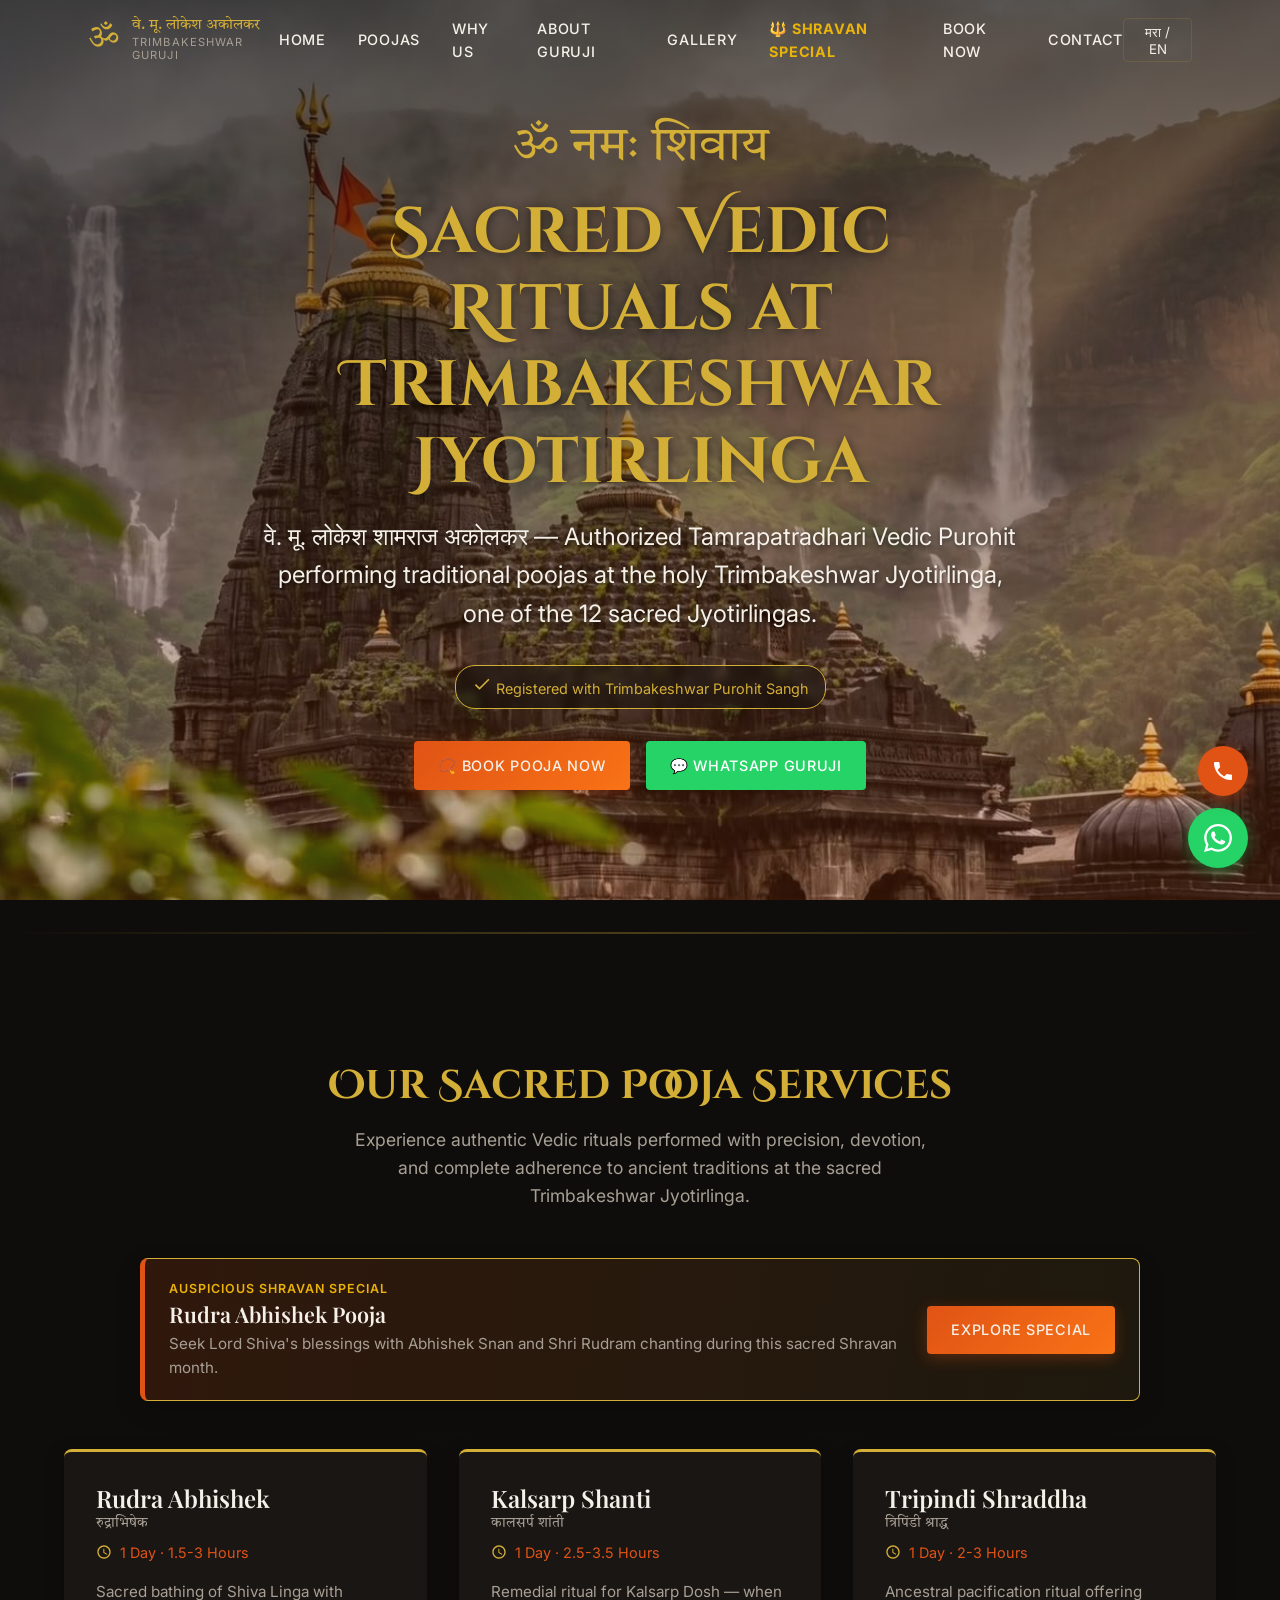
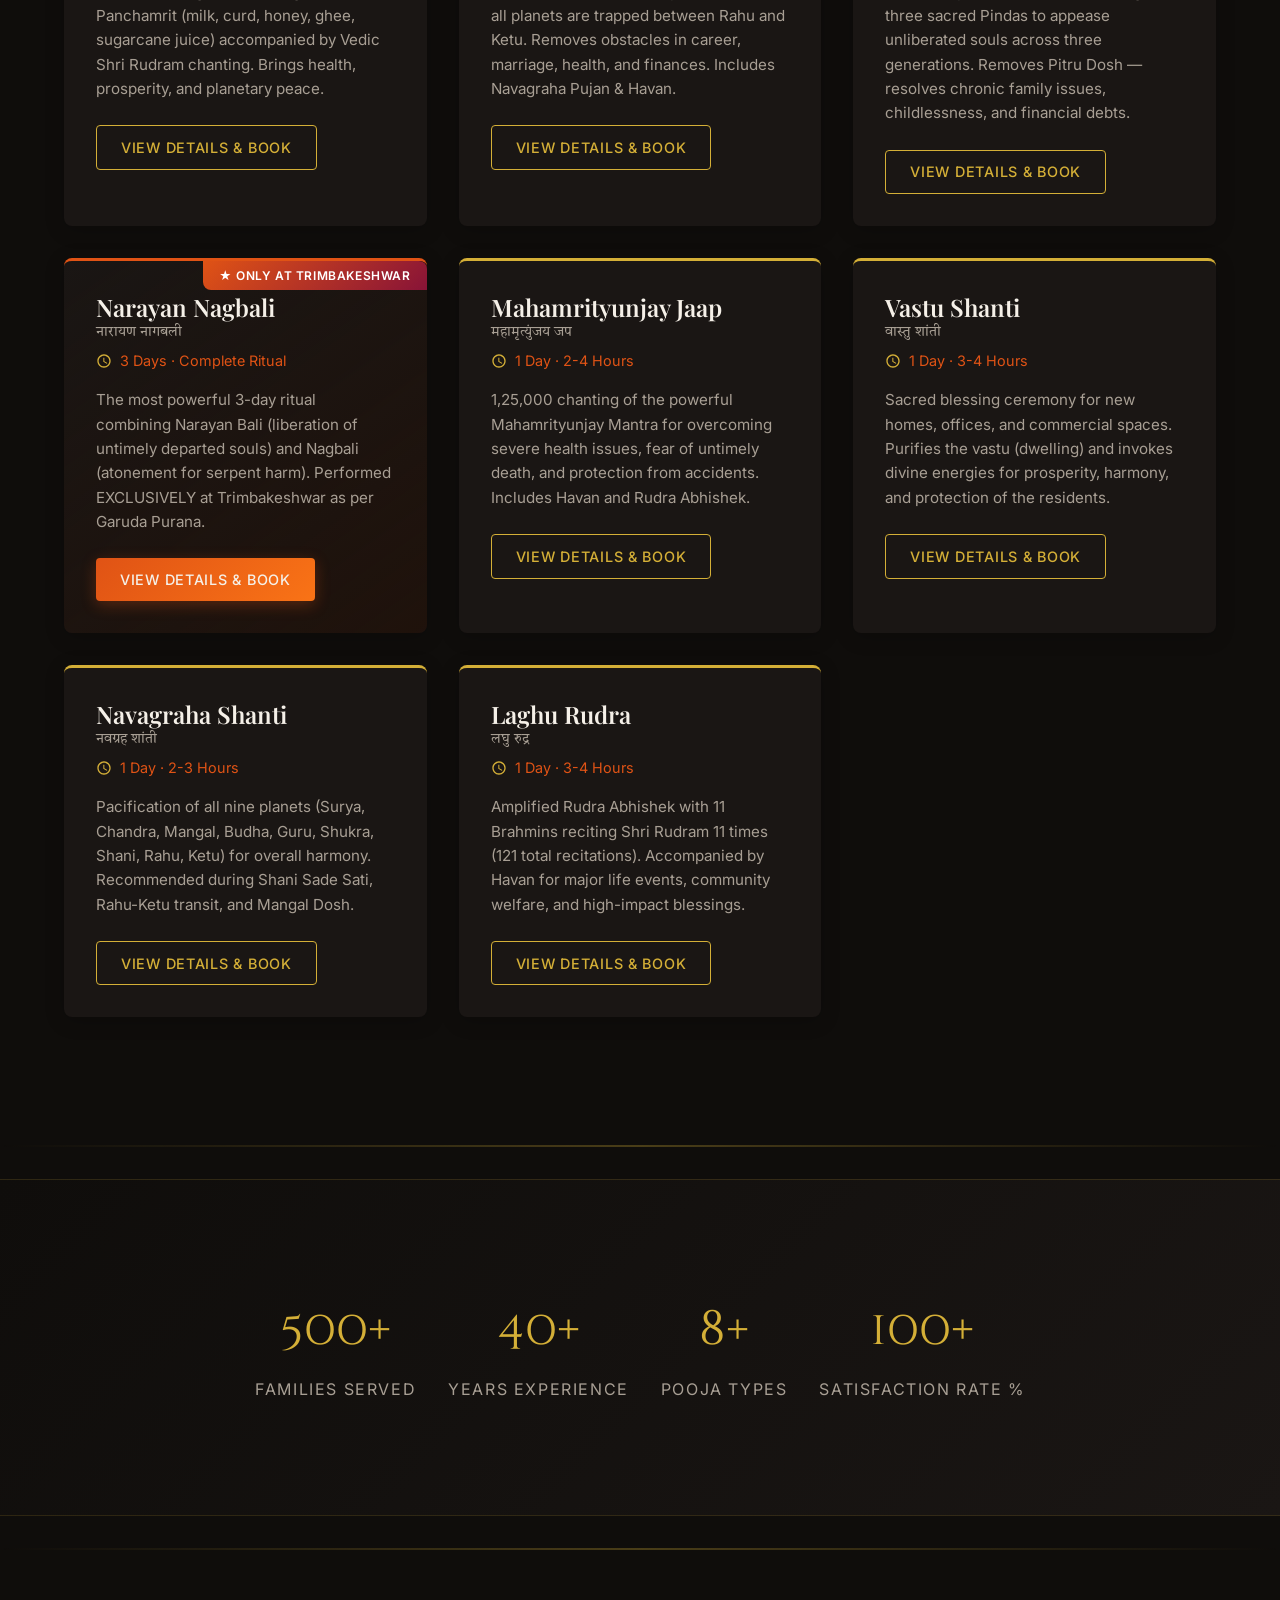
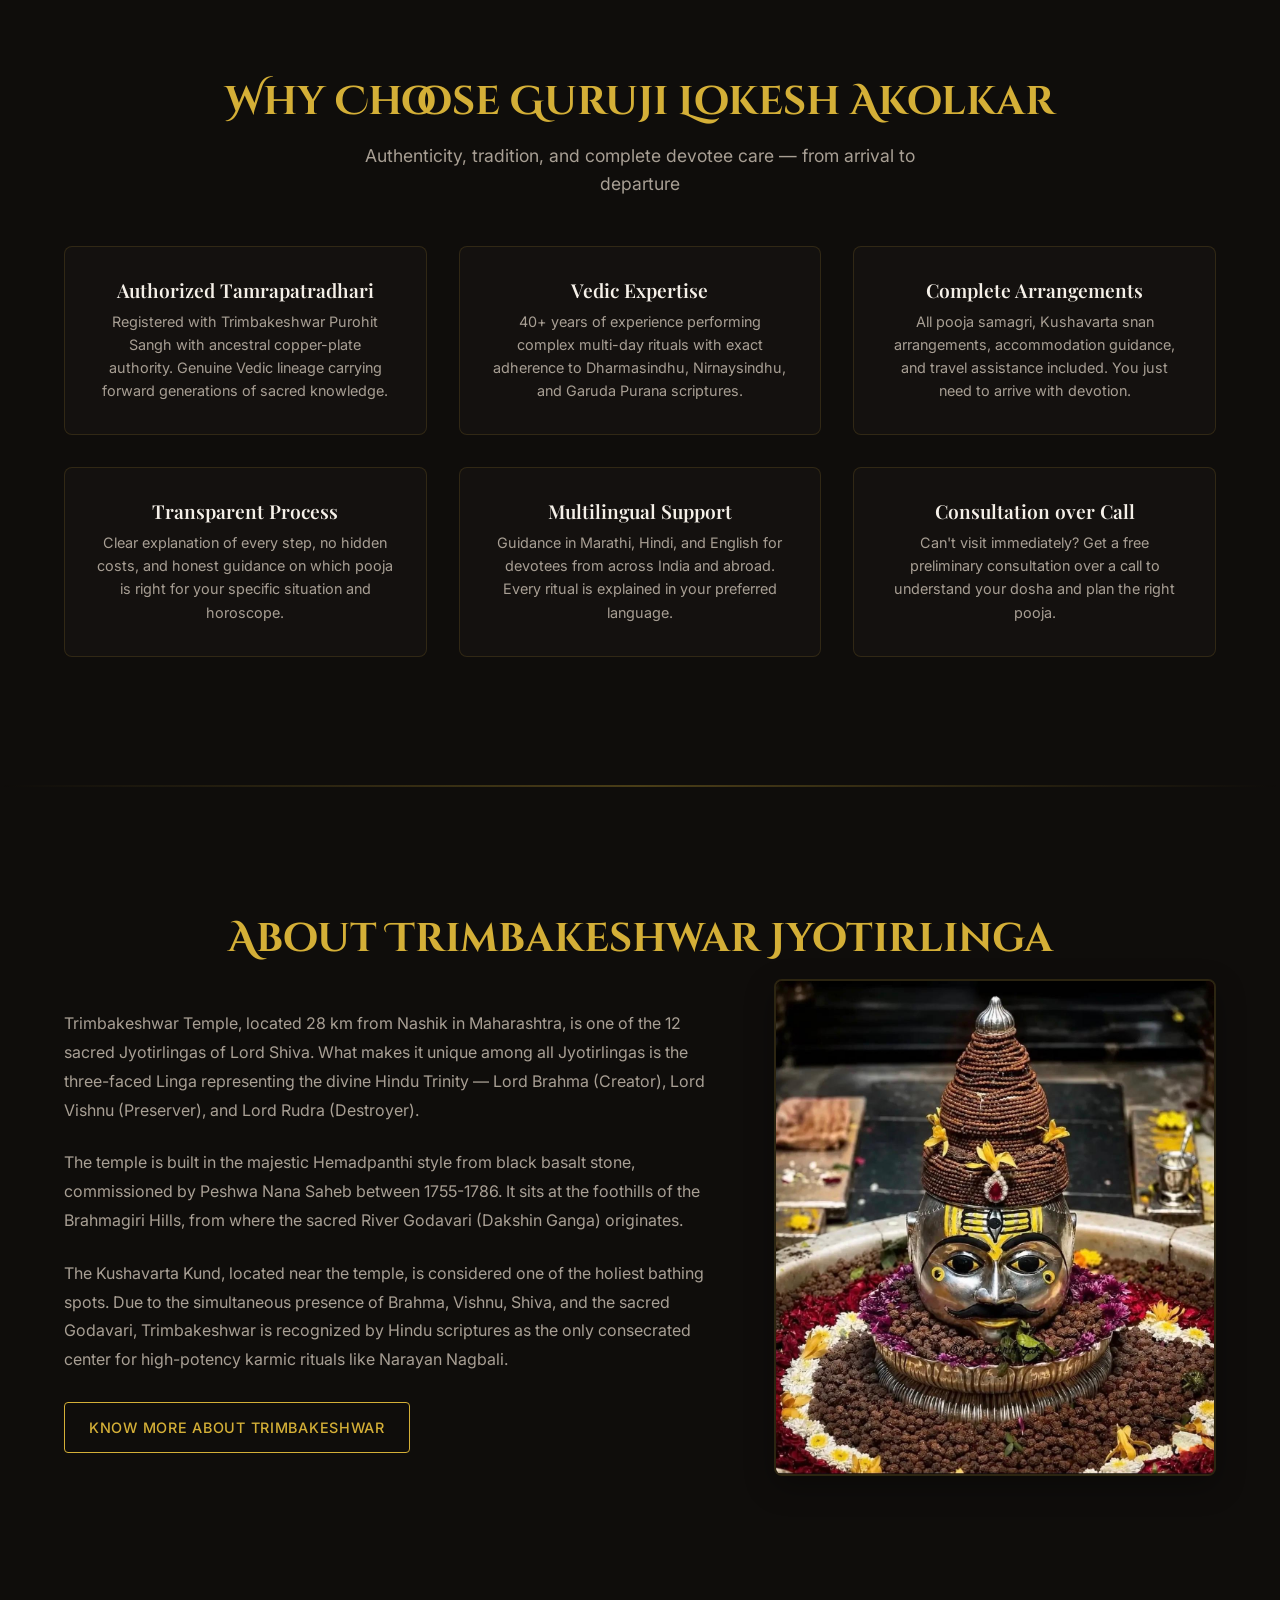
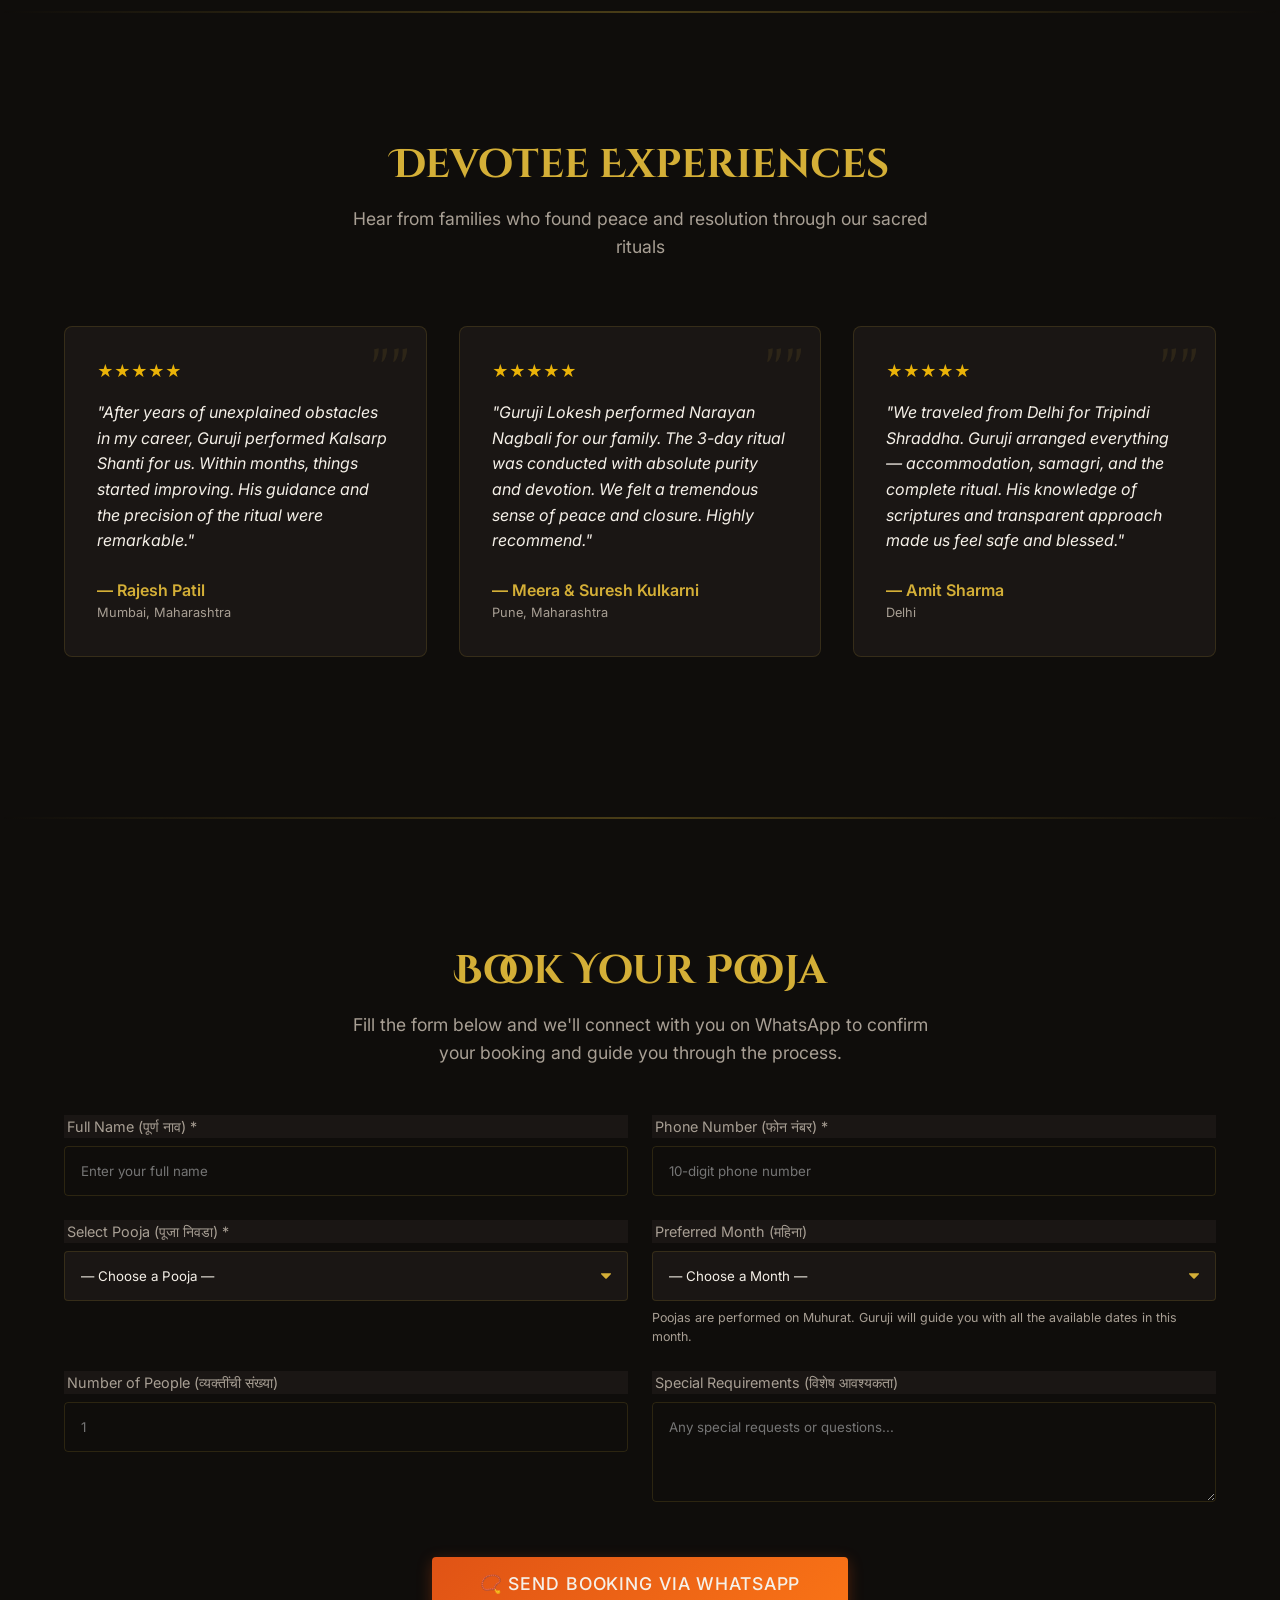
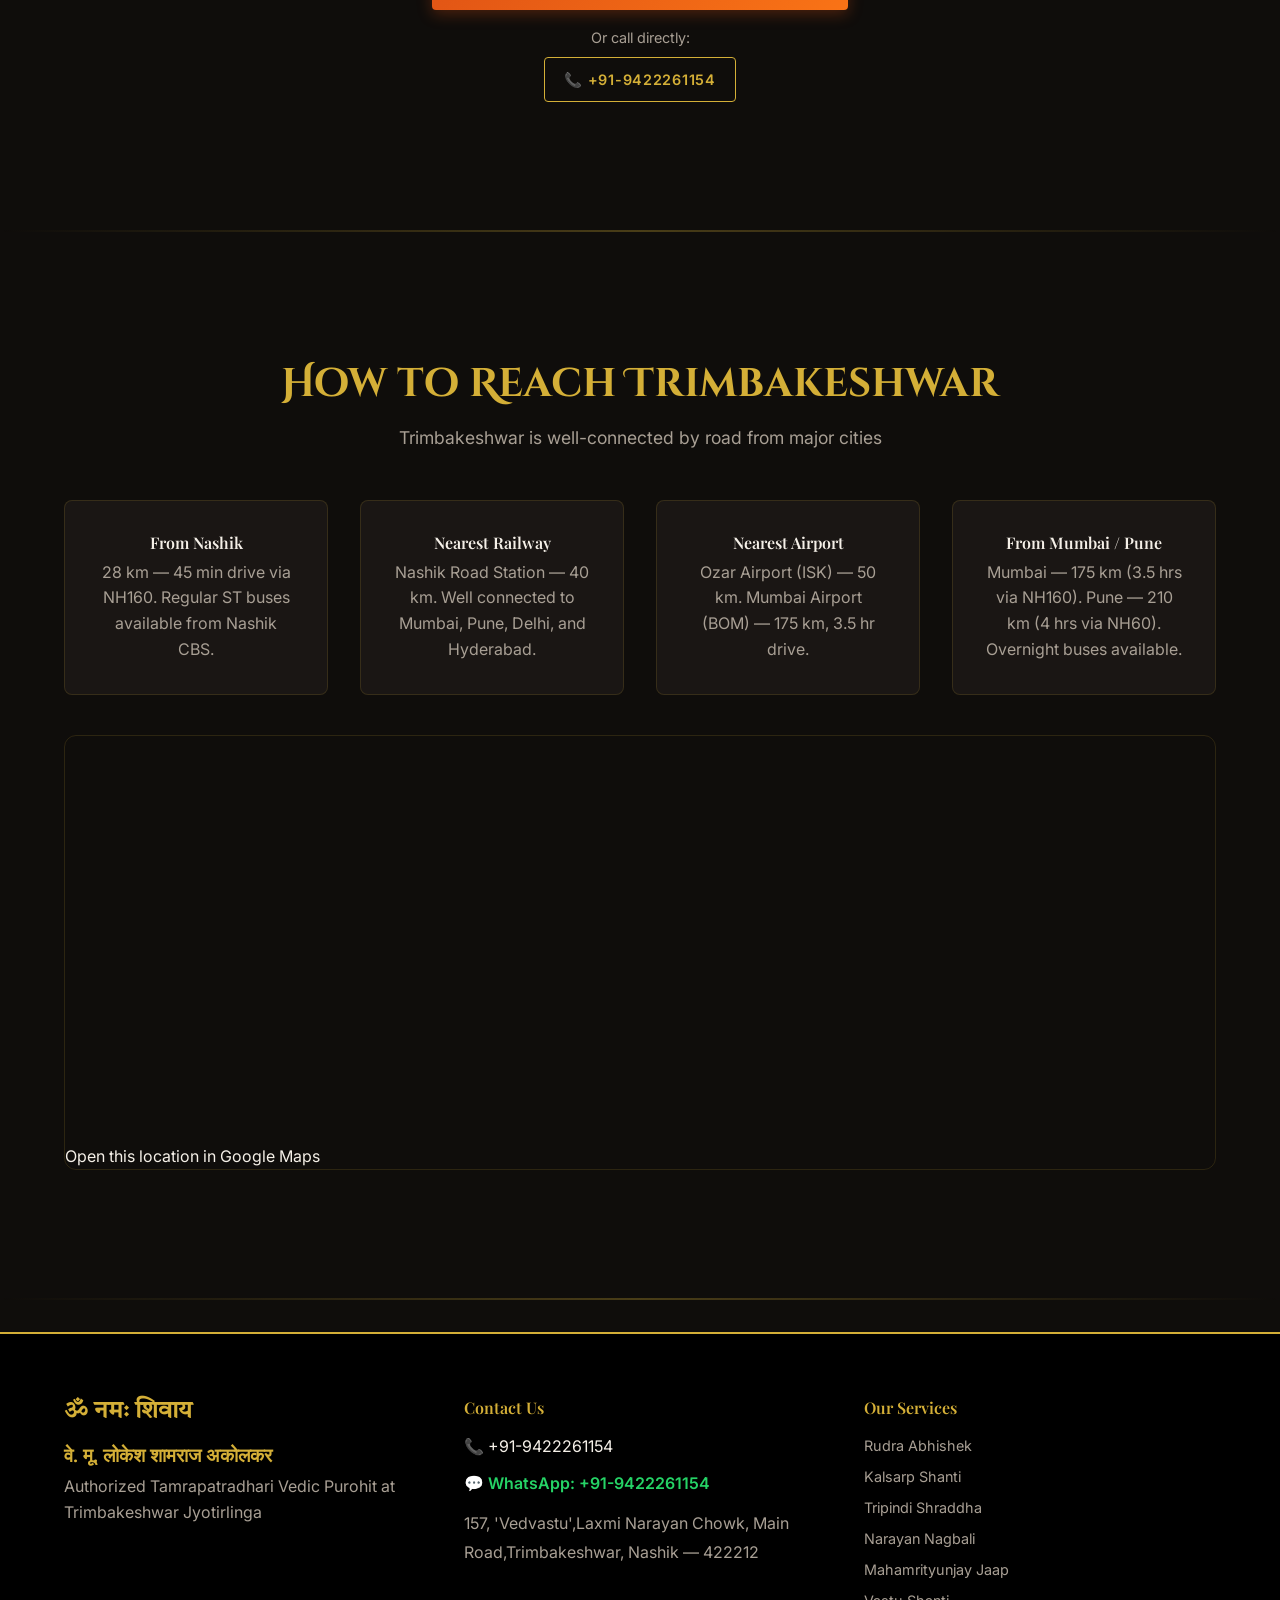
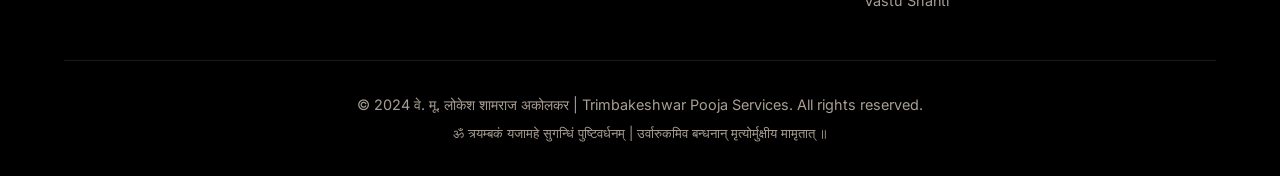
==== commit bfe9c36d: "Update Trimbakeshwar pooja website" ====
--- a/index.html
+++ b/index.html
@@ -28,8 +28,9 @@
                 <a href="#hero" class="nav-link" data-en="Home" data-mr="मुख्यपृष्ठ">Home</a>
                 <a href="#poojas" class="nav-link" data-en="Poojas" data-mr="पूजा">Poojas</a>
                 <a href="#why-choose" class="nav-link" data-en="Why Us" data-mr="आमचे वैशिष्ट्य">Why Us</a>
-                <a href="#about" class="nav-link" data-en="About" data-mr="माहिती">About</a>
-                <a href="#gallery" class="nav-link" data-en="Gallery" data-mr="गॅलरी">Gallery</a>
+                <a href="guruji.html" class="nav-link" data-en="About Guruji" data-mr="गुरुजींबद्दल">About Guruji</a>
+                <a href="gallery.html" class="nav-link" data-en="Gallery" data-mr="गॅलरी">Gallery</a>
+                <a href="shravan-special.html" class="nav-link nav-link-special" data-en="🔱 Shravan Special" data-mr="🔱 श्रावण विशेष">🔱 Shravan Special</a>
                 <a href="#booking" class="nav-link" data-en="Book Now" data-mr="बुकिंग">Book Now</a>
                 <a href="#contact" class="nav-link" data-en="Contact" data-mr="संपर्क">Contact</a>
             </div>
@@ -47,15 +48,16 @@
             <a href="#hero" class="nav-link" data-en="Home" data-mr="मुख्यपृष्ठ">Home</a>
             <a href="#poojas" class="nav-link" data-en="Poojas" data-mr="पूजा">Poojas</a>
             <a href="#why-choose" class="nav-link" data-en="Why Us" data-mr="आमचे वैशिष्ट्य">Why Us</a>
-            <a href="#about" class="nav-link" data-en="About" data-mr="माहिती">About</a>
-            <a href="#gallery" class="nav-link" data-en="Gallery" data-mr="गॅलरी">Gallery</a>
+            <a href="guruji.html" class="nav-link" data-en="About Guruji" data-mr="गुरुजींबद्दल">About Guruji</a>
+            <a href="gallery.html" class="nav-link" data-en="Gallery" data-mr="गॅलरी">Gallery</a>
+            <a href="shravan-special.html" class="nav-link nav-link-special" data-en="🔱 Shravan Special" data-mr="🔱 श्रावण विशेष">🔱 Shravan Special</a>
             <a href="#booking" class="nav-link" data-en="Book Now" data-mr="बुकिंग">Book Now</a>
             <a href="#contact" class="nav-link" data-en="Contact" data-mr="संपर्क">Contact</a>
         </div>
     </nav>
 
     <!-- ===== HERO SECTION ===== -->
-    <section id="hero" class="hero" style="background-image:url('images/trimbakeshwar-mandir.jpg');">
+    <section id="hero" class="hero" style="background-image:url('images/TrimbakeshwarTemple.jpeg');">
         <div class="hero-overlay"></div>
         <!-- Animated Diyas -->
         <div class="hero-diya hero-diya-1"></div>
@@ -90,11 +92,20 @@
             <h2 class="section-title slide-up" data-en="Our Sacred Pooja Services" data-mr="आमच्या पवित्र पूजा सेवा">Our Sacred Pooja Services</h2>
             <p class="section-subtitle slide-up" data-en="Experience authentic Vedic rituals performed with precision, devotion, and complete adherence to ancient traditions at the sacred Trimbakeshwar Jyotirlinga." data-mr="पवित्र त्र्यंबकेश्वर ज्योतिर्लिंग येथे अचूक विधी, भक्ती आणि प्राचीन परंपरांचे पूर्ण पालन करून अस्सल वैदिक विधींचा अनुभव घ्या.">Experience authentic Vedic rituals performed with precision, devotion, and complete adherence to ancient traditions at the sacred Trimbakeshwar Jyotirlinga.</p>
 
+            <div class="shravan-highlight slide-up">
+                <div class="shravan-highlight-icon">🔱</div>
+                <div class="shravan-highlight-copy">
+                    <p class="shravan-highlight-kicker" data-en="Auspicious Shravan Special" data-mr="पवित्र श्रावण विशेष">Auspicious Shravan Special</p>
+                    <h3 data-en="Rudra Abhishek Pooja" data-mr="विशेष रुद्राभिषेक पूजा">Special Rudra Abhishek Pooja</h3>
+                    <p data-en="Seek Lord Shiva's blessings with Abhishek Snan and Shri Rudram chanting during this sacred Shravan month." data-mr="या पवित्र श्रावण महिन्यात पंचामृत अभिषेक आणि श्री रुद्रम् पठणासह भगवान शिवाचा आशीर्वाद घ्या.">Seek Lord Shiva's blessings with Panchamrit Abhishek and Shri Rudram chanting during this sacred Shravan month.</p>
+                </div>
+                <a href="shravan-special.html" class="btn-primary" data-en="Explore Special" data-mr="विशेष माहिती पहा">Explore Special</a>
+            </div>
+
             <div class="pooja-grid">
 
                 <!-- Pooja Card 1: Rudra Abhishek -->
                 <div class="pooja-card slide-up" data-pooja="rudra-abhishek">
-                    <div class="pooja-icon">🔱</div>
                     <h3 class="pooja-name">
                         <span data-en="Rudra Abhishek" data-mr="रुद्राभिषेक">Rudra Abhishek</span>
                         <span class="pooja-name-mr">रुद्राभिषेक</span>
@@ -109,7 +120,6 @@
 
                 <!-- Pooja Card 2: Kalsarp Shanti -->
                 <div class="pooja-card slide-up" data-pooja="kalsarp-shanti">
-                    <div class="pooja-icon">🐍</div>
                     <h3 class="pooja-name">
                         <span data-en="Kalsarp Shanti" data-mr="कालसर्प शांती">Kalsarp Shanti</span>
                         <span class="pooja-name-mr">कालसर्प शांती</span>
@@ -124,7 +134,6 @@
 
                 <!-- Pooja Card 3: Tripindi Shraddha -->
                 <div class="pooja-card slide-up" data-pooja="tripindi-shraddha">
-                    <div class="pooja-icon">🙏</div>
                     <h3 class="pooja-name">
                         <span data-en="Tripindi Shraddha" data-mr="त्रिपिंडी श्राद्ध">Tripindi Shraddha</span>
                         <span class="pooja-name-mr">त्रिपिंडी श्राद्ध</span>
@@ -140,7 +149,6 @@
                 <!-- Pooja Card 4: Narayan Nagbali (Flagship) -->
                 <div class="pooja-card slide-up pooja-card-featured" data-pooja="narayan-nagbali">
                     <div class="pooja-featured-tag" data-en="★ Only at Trimbakeshwar" data-mr="★ फक्त त्र्यंबकेश्वर येथे">★ Only at Trimbakeshwar</div>
-                    <div class="pooja-icon">🕉️</div>
                     <h3 class="pooja-name">
                         <span data-en="Narayan Nagbali" data-mr="नारायण नागबली">Narayan Nagbali</span>
                         <span class="pooja-name-mr">नारायण नागबली</span>
@@ -155,7 +163,6 @@
 
                 <!-- Pooja Card 5: Mahamrityunjay Jaap -->
                 <div class="pooja-card slide-up" data-pooja="mahamrityunjay">
-                    <div class="pooja-icon">🙏</div>
                     <h3 class="pooja-name">
                         <span data-en="Mahamrityunjay Jaap" data-mr="महामृत्युंजय जप">Mahamrityunjay Jaap</span>
                         <span class="pooja-name-mr">महामृत्युंजय जप</span>
@@ -170,7 +177,6 @@
 
                 <!-- Pooja Card 6: Vastu Shanti -->
                 <div class="pooja-card slide-up" data-pooja="vastu-shanti">
-                    <div class="pooja-icon">🏠</div>
                     <h3 class="pooja-name">
                         <span data-en="Vastu Shanti" data-mr="वास्तु शांती">Vastu Shanti</span>
                         <span class="pooja-name-mr">वास्तु शांती</span>
@@ -185,7 +191,6 @@
 
                 <!-- Pooja Card 7: Navagraha Shanti -->
                 <div class="pooja-card slide-up" data-pooja="navagraha-shanti">
-                    <div class="pooja-icon">✨</div>
                     <h3 class="pooja-name">
                         <span data-en="Navagraha Shanti" data-mr="नवग्रह शांती">Navagraha Shanti</span>
                         <span class="pooja-name-mr">नवग्रह शांती</span>
@@ -200,7 +205,6 @@
 
                 <!-- Pooja Card 8: Laghu Rudra -->
                 <div class="pooja-card slide-up" data-pooja="laghu-rudra">
-                    <div class="pooja-icon">🔥</div>
                     <h3 class="pooja-name">
                         <span data-en="Laghu Rudra" data-mr="लघु रुद्र">Laghu Rudra</span>
                         <span class="pooja-name-mr">लघु रुद्र</span>
@@ -406,7 +410,7 @@
                 <div class="stat-label" data-en="Families Served" data-mr="कुटुंबांची सेवा">Families Served</div>
             </div>
             <div class="stat-item slide-up">
-                <div class="stat-number" data-target="15">0</div>
+                <div class="stat-number" data-target="40">0</div>
                 <div class="stat-label" data-en="Years Experience" data-mr="वर्षांचा अनुभव">Years Experience</div>
             </div>
             <div class="stat-item slide-up">
@@ -430,34 +434,28 @@
             <p class="section-subtitle slide-up" data-en="Authenticity, tradition, and complete devotee care — from arrival to departure" data-mr="अस्सलपणा, परंपरा आणि संपूर्ण भक्त सेवा — आगमनापासून प्रस्थानापर्यंत">Authenticity, tradition, and complete devotee care — from arrival to departure</p>
             <div class="features-grid">
                 <div class="feature-card slide-up">
-                    <div class="feature-icon">📜</div>
                     <h4 class="feature-title" data-en="Authorized Tamrapatradhari" data-mr="अधिकृत ताम्रपत्रधारी">Authorized Tamrapatradhari</h4>
                     <p class="feature-desc" data-en="Registered with Trimbakeshwar Purohit Sangh with ancestral copper-plate authority. Genuine Vedic lineage carrying forward generations of sacred knowledge." data-mr="त्र्यंबकेश्वर पुरोहित संघात पूर्वजांच्या ताम्रपत्र अधिकारासह नोंदणीकृत. पवित्र ज्ञानाच्या पिढ्या पुढे नेणारी अस्सल वैदिक वंशपरंपरा.">Registered with Trimbakeshwar Purohit Sangh with ancestral copper-plate authority. Genuine Vedic lineage carrying forward generations of sacred knowledge.</p>
                 </div>
                 <div class="feature-card slide-up">
-                    <div class="feature-icon">🔱</div>
                     <h4 class="feature-title" data-en="Vedic Expertise" data-mr="वैदिक कौशल्य">Vedic Expertise</h4>
-                    <p class="feature-desc" data-en="15+ years of experience performing complex multi-day rituals with exact adherence to Dharmasindhu, Nirnaysindhu, and Garuda Purana scriptures." data-mr="धर्मसिंधू, निर्णयसिंधू आणि गरुड पुराण शास्त्रांचे अचूक पालन करून जटिल बहु-दिवसीय विधींचे १५+ वर्षांचे अनुभव.">15+ years of experience performing complex multi-day rituals with exact adherence to Dharmasindhu, Nirnaysindhu, and Garuda Purana scriptures.</p>
+                    <p class="feature-desc" data-en="40+ years of experience performing complex multi-day rituals with exact adherence to Dharmasindhu, Nirnaysindhu, and Garuda Purana scriptures." data-mr="धर्मसिंधू, निर्णयसिंधू आणि गरुड पुराण शास्त्रांचे अचूक पालन करून जटिल बहु-दिवसीय विधींचे 40+ वर्षांचे अनुभव.">40+ years of experience performing complex multi-day rituals with exact adherence to Dharmasindhu, Nirnaysindhu, and Garuda Purana scriptures.</p>
                 </div>
                 <div class="feature-card slide-up">
-                    <div class="feature-icon">📦</div>
                     <h4 class="feature-title" data-en="Complete Arrangements" data-mr="संपूर्ण व्यवस्था">Complete Arrangements</h4>
                     <p class="feature-desc" data-en="All pooja samagri, Kushavarta snan arrangements, accommodation guidance, and travel assistance included. You just need to arrive with devotion." data-mr="सर्व पूजा सामग्री, कुशावर्त स्नान व्यवस्था, निवास मार्गदर्शन आणि प्रवास सहाय्य समाविष्ट. फक्त भक्तीने या.">All pooja samagri, Kushavarta snan arrangements, accommodation guidance, and travel assistance included. You just need to arrive with devotion.</p>
                 </div>
                 <div class="feature-card slide-up">
-                    <div class="feature-icon">💡</div>
                     <h4 class="feature-title" data-en="Transparent Process" data-mr="पारदर्शक प्रक्रिया">Transparent Process</h4>
                     <p class="feature-desc" data-en="Clear explanation of every step, no hidden costs, and honest guidance on which pooja is right for your specific situation and horoscope." data-mr="प्रत्येक पायरीचे स्पष्ट स्पष्टीकरण, कोणतेही छुपे खर्च नाहीत आणि तुमच्या विशिष्ट परिस्थिती व कुंडलीसाठी कोणती पूजा योग्य याचे प्रामाणिक मार्गदर्शन.">Clear explanation of every step, no hidden costs, and honest guidance on which pooja is right for your specific situation and horoscope.</p>
                 </div>
                 <div class="feature-card slide-up">
-                    <div class="feature-icon">🗣️</div>
                     <h4 class="feature-title" data-en="Multilingual Support" data-mr="बहुभाषिक सहाय्य">Multilingual Support</h4>
                     <p class="feature-desc" data-en="Guidance in Marathi, Hindi, and English for devotees from across India and abroad. Every ritual is explained in your preferred language." data-mr="भारतभरातील आणि परदेशातील भक्तांसाठी मराठी, हिंदी आणि इंग्रजी मध्ये मार्गदर्शन. प्रत्येक विधी तुमच्या पसंतीच्या भाषेत समजावून सांगितली जाते.">Guidance in Marathi, Hindi, and English for devotees from across India and abroad. Every ritual is explained in your preferred language.</p>
                 </div>
                 <div class="feature-card slide-up">
-                    <div class="feature-icon">🎥</div>
-                    <h4 class="feature-title" data-en="Video Call Consultation" data-mr="व्हिडिओ कॉल सल्ला">Video Call Consultation</h4>
-                    <p class="feature-desc" data-en="Can't visit immediately? Get a free preliminary consultation via WhatsApp video call to understand your dosha and plan the right pooja." data-mr="लगेच भेट देणे शक्य नाही? तुमचा दोष समजून घेण्यासाठी आणि योग्य पूजा नियोजनासाठी WhatsApp व्हिडिओ कॉलवर मोफत प्राथमिक सल्ला मिळवा.">Can't visit immediately? Get a free preliminary consultation via WhatsApp video call to understand your dosha and plan the right pooja.</p>
+                    <h4 class="feature-title" data-en="Consultation over Call" data-mr="फोनवर सल्ला">Consultation over Call</h4>
+                    <p class="feature-desc" data-en="Can't visit immediately? Get a free preliminary consultation over a call to understand your dosha and plan the right pooja." data-mr="लगेच भेट देणे शक्य नाही? तुमचा दोष समजून घेण्यासाठी आणि योग्य पूजा नियोजनासाठी फोनवर मोफत प्राथमिक सल्ला मिळवा.">Can't visit immediately? Get a free preliminary consultation over a call to understand your dosha and plan the right pooja.</p>
                 </div>
             </div>
         </div>
@@ -475,56 +473,14 @@
                     <p data-en="Trimbakeshwar Temple, located 28 km from Nashik in Maharashtra, is one of the 12 sacred Jyotirlingas of Lord Shiva. What makes it unique among all Jyotirlingas is the three-faced Linga representing the divine Hindu Trinity — Lord Brahma (Creator), Lord Vishnu (Preserver), and Lord Rudra (Destroyer)." data-mr="नाशिकपासून २८ किमी अंतरावर असलेले त्र्यंबकेश्वर मंदिर हे भगवान शिवाच्या १२ पवित्र ज्योतिर्लिंगांपैकी एक आहे. सर्व ज्योतिर्लिंगांमध्ये याचे वैशिष्ट्य म्हणजे तीन मुखांचे लिंग — भगवान ब्रह्मा (सृष्टिकर्ता), भगवान विष्णू (पालनकर्ता) आणि भगवान रुद्र (संहारकर्ता).">Trimbakeshwar Temple, located 28 km from Nashik in Maharashtra, is one of the 12 sacred Jyotirlingas of Lord Shiva. What makes it unique among all Jyotirlingas is the three-faced Linga representing the divine Hindu Trinity — Lord Brahma (Creator), Lord Vishnu (Preserver), and Lord Rudra (Destroyer).</p>
                     <p data-en="The temple is built in the majestic Hemadpanthi style from black basalt stone, commissioned by Peshwa Nana Saheb between 1755-1786. It sits at the foothills of the Brahmagiri Hills, from where the sacred River Godavari (Dakshin Ganga) originates." data-mr="पेशवे नानासाहेब यांनी १७५५-१७८६ दरम्यान बांधलेले हे मंदिर काळ्या बेसाल्ट दगडाच्या भव्य हेमाडपंथी शैलीत बांधले आहे. ब्रह्मगिरी पर्वताच्या पायथ्याशी वसलेले, येथूनच पवित्र गोदावरी नदी (दक्षिण गंगा) उगम पावते.">The temple is built in the majestic Hemadpanthi style from black basalt stone, commissioned by Peshwa Nana Saheb between 1755-1786. It sits at the foothills of the Brahmagiri Hills, from where the sacred River Godavari (Dakshin Ganga) originates.</p>
                     <p data-en="The Kushavarta Kund, located near the temple, is considered one of the holiest bathing spots. Due to the simultaneous presence of Brahma, Vishnu, Shiva, and the sacred Godavari, Trimbakeshwar is recognized by Hindu scriptures as the only consecrated center for high-potency karmic rituals like Narayan Nagbali." data-mr="मंदिराजवळील कुशावर्त कुंड हे सर्वात पवित्र स्नान स्थळांपैकी एक मानले जाते. ब्रह्मा, विष्णू, शिव आणि पवित्र गोदावरी एकत्र असल्यामुळे, हिंदू शास्त्रांनुसार त्र्यंबकेश्वर हे नारायण नागबलीसारख्या उच्च-शक्ती कर्म विधींचे एकमेव पवित्र केंद्र आहे.">The Kushavarta Kund, located near the temple, is considered one of the holiest bathing spots. Due to the simultaneous presence of Brahma, Vishnu, Shiva, and the sacred Godavari, Trimbakeshwar is recognized by Hindu scriptures as the only consecrated center for high-potency karmic rituals like Narayan Nagbali.</p>
+                    <a href="trimbakeshwar-places.html" class="btn-outline about-more-btn" data-en="Know More About Trimbakeshwar" data-mr="त्र्यंबकेश्वरबद्दल अधिक जाणून घ्या">Know More About Trimbakeshwar</a>
                 </div>
                 <div class="about-image slide-right">
-                    <img src="images/kushavarta-kund.jpg" alt="Kushavarta Kund — sacred bathing spot at Trimbakeshwar" loading="lazy">
-                </div>
-            </div>
-        </div>
-    </section>
-
-    <!-- ===== SECTION DIVIDER ===== -->
-    <div class="section-divider"></div>
-
-    <!-- ===== GALLERY ===== -->
-    <section id="gallery" class="section">
-        <div class="container">
-            <h2 class="section-title slide-up" data-en="Sacred Moments" data-mr="पवित्र क्षण">Sacred Moments</h2>
-            <p class="section-subtitle slide-up" data-en="Glimpses from our pooja ceremonies and the divine Trimbakeshwar temple" data-mr="आमच्या पूजा समारंभांचे आणि दिव्य त्र्यंबकेश्वर मंदिराचे काही क्षण">Glimpses from our pooja ceremonies and the divine Trimbakeshwar temple</p>
-            <div class="gallery-grid">
-                <div class="gallery-item slide-up">
-                    <img class="gallery-img" src="images/trimbakeshwar-mandir.jpg" alt="Trimbakeshwar Shiva Temple — Hemadpanthi Architecture" loading="lazy">
-                </div>
-                <div class="gallery-item slide-up">
-                    <img class="gallery-img" src="images/jyotirlinga-mukut.jpg" alt="Ratnamukut — Jeweled Crown of Trimbakeshwar Jyotirlinga" loading="lazy">
-                </div>
-                <div class="gallery-item slide-up">
-                    <img class="gallery-img" src="images/trimbakeshwar-panoramic.jpg" alt="Panoramic View of Trimbakeshwar Temple Town and Brahmagiri Hills" loading="lazy">
-                </div>
-                <div class="gallery-item slide-up">
-                    <img class="gallery-img" src="images/kushavarta-kund.jpg" alt="Kushavarta Kund — Sacred Bathing Spot" loading="lazy">
-                </div>
-                <div class="gallery-item slide-up">
-                    <img class="gallery-img" src="images/abhishek-ritual.jpg" alt="Rudra Abhishek Ceremony" loading="lazy">
-                </div>
-                <div class="gallery-item slide-up">
-                    <img class="gallery-img" src="images/pooja-setup.jpg" alt="Traditional Havan Pooja Setup" loading="lazy">
-                </div>
-                <div class="gallery-item slide-up">
-                    <img class="gallery-img" src="images/temple-diyas.jpg" alt="Temple Diyas and Prayers" loading="lazy">
-                </div>
-                <div class="gallery-item slide-up">
-                    <img class="gallery-img" src="images/hero-bg.jpg" alt="Trimbakeshwar Temple at Twilight" loading="lazy">
-                </div>
-            </div>
-        </div>
-    </section>
-
-    <!-- Lightbox -->
-    <div class="lightbox">
-        <button class="lightbox-close">&times;</button>
-        <img class="lightbox-img" src="" alt="Gallery Image">
-    </div>
+                    <img src="images\trimbakeshwar_mukut.jpeg" alt="Kushavarta Kund — sacred bathing spot at Trimbakeshwar" loading="lazy">
+                </div>
+            </div>
+        </div>
+    </section>
 
     <!-- ===== SECTION DIVIDER ===== -->
     <div class="section-divider"></div>
@@ -540,31 +496,31 @@
                         <div class="testimonial-stars">★★★★★</div>
                         <p class="testimonial-text" data-en="&quot;After years of unexplained obstacles in my career, Guruji performed Kalsarp Shanti for us. Within months, things started improving. His guidance and the precision of the ritual were remarkable.&quot;" data-mr="&quot;माझ्या करिअरमधील वर्षानुवर्षांच्या अस्पष्ट अडथळ्यांनंतर, गुरुजींनी आमच्यासाठी कालसर्प शांती केली. काही महिन्यांत गोष्टी सुधारू लागल्या. त्यांचे मार्गदर्शन आणि विधीची अचूकता उल्लेखनीय होती.&quot;">"After years of unexplained obstacles in my career, Guruji performed Kalsarp Shanti for us. Within months, things started improving. His guidance and the precision of the ritual were remarkable."</p>
                         <p class="testimonial-author">— Rajesh Patil</p>
-                        <p class="testimonial-location">📍 Mumbai, Maharashtra</p>
+                        <p class="testimonial-location">Mumbai, Maharashtra</p>
                     </div>
                     <div class="testimonial-card">
                         <div class="testimonial-stars">★★★★★</div>
                         <p class="testimonial-text" data-en="&quot;Guruji Lokesh performed Narayan Nagbali for our family. The 3-day ritual was conducted with absolute purity and devotion. We felt a tremendous sense of peace and closure. Highly recommend.&quot;" data-mr="&quot;गुरुजी लोकेश यांनी आमच्या कुटुंबासाठी नारायण नागबली केली. ३ दिवसांचा विधी पूर्ण शुद्धतेने आणि भक्तीने पार पडला. आम्हाला अपार शांती आणि समाधान वाटले. अत्यंत शिफारस.&quot;">"Guruji Lokesh performed Narayan Nagbali for our family. The 3-day ritual was conducted with absolute purity and devotion. We felt a tremendous sense of peace and closure. Highly recommend."</p>
                         <p class="testimonial-author">— Meera & Suresh Kulkarni</p>
-                        <p class="testimonial-location">📍 Pune, Maharashtra</p>
+                        <p class="testimonial-location">Pune, Maharashtra</p>
                     </div>
                     <div class="testimonial-card">
                         <div class="testimonial-stars">★★★★★</div>
                         <p class="testimonial-text" data-en="&quot;We traveled from Delhi for Tripindi Shraddha. Guruji arranged everything — accommodation, samagri, and the complete ritual. His knowledge of scriptures and transparent approach made us feel safe and blessed.&quot;" data-mr="&quot;आम्ही त्रिपिंडी श्राद्धासाठी दिल्लीहून आलो. गुरुजींनी सर्व व्यवस्था केली — निवास, सामग्री आणि संपूर्ण विधी. शास्त्रांचे त्यांचे ज्ञान आणि पारदर्शक दृष्टिकोन यामुळे आम्हाला सुरक्षित आणि आशीर्वादित वाटले.&quot;">"We traveled from Delhi for Tripindi Shraddha. Guruji arranged everything — accommodation, samagri, and the complete ritual. His knowledge of scriptures and transparent approach made us feel safe and blessed."</p>
                         <p class="testimonial-author">— Amit Sharma</p>
-                        <p class="testimonial-location">📍 Delhi</p>
+                        <p class="testimonial-location">Delhi</p>
                     </div>
                     <div class="testimonial-card">
                         <div class="testimonial-stars">★★★★★</div>
                         <p class="testimonial-text" data-en="&quot;Guruji conducted Rudra Abhishek during Shravan month with such devotion. The entire family participated and felt spiritually uplifted. His Vedic chanting is powerful and deeply moving.&quot;" data-mr="&quot;गुरुजींनी श्रावण महिन्यात अशा भक्तीने रुद्राभिषेक केला. संपूर्ण कुटुंब सहभागी झाले आणि आध्यात्मिकरित्या उन्नत वाटले. त्यांचे वैदिक पठण शक्तिशाली आणि अत्यंत प्रभावी आहे.&quot;">"Guruji conducted Rudra Abhishek during Shravan month with such devotion. The entire family participated and felt spiritually uplifted. His Vedic chanting is powerful and deeply moving."</p>
                         <p class="testimonial-author">— Priya Deshmukh</p>
-                        <p class="testimonial-location">📍 Nashik, Maharashtra</p>
+                        <p class="testimonial-location">Nashik, Maharashtra</p>
                     </div>
                     <div class="testimonial-card">
                         <div class="testimonial-stars">★★★★★</div>
                         <p class="testimonial-text" data-en="&quot;We were NRI devotees visiting from the US. Guruji's English guidance and WhatsApp coordination before our trip made everything seamless. The Mahamrityunjay Jaap was a life-changing experience for our family.&quot;" data-mr="&quot;आम्ही अमेरिकेतून आलेले NRI भक्त होतो. आमच्या सहलीपूर्वी गुरुजींचे इंग्रजी मार्गदर्शन आणि WhatsApp समन्वय यामुळे सर्वकाही सुरळीत झाले. महामृत्युंजय जप हा आमच्या कुटुंबासाठी जीवन बदलणारा अनुभव होता.&quot;">"We were NRI devotees visiting from the US. Guruji's English guidance and WhatsApp coordination before our trip made everything seamless. The Mahamrityunjay Jaap was a life-changing experience for our family."</p>
                         <p class="testimonial-author">— Vikram & Anita Joshi</p>
-                        <p class="testimonial-location">📍 California, USA</p>
+                        <p class="testimonial-location">California, USA</p>
                     </div>
                 </div>
             </div>
@@ -588,7 +544,8 @@
                     </div>
                     <div class="form-group">
                         <label class="form-label" for="booking-phone" data-en="Phone Number (फोन नंबर) *" data-mr="फोन नंबर *">Phone Number (फोन नंबर) *</label>
-                        <input class="form-input" type="tel" id="booking-phone" name="phone" required pattern="[0-9]{10}" placeholder="10-digit phone number">
+                        <input class="form-input" type="tel" id="booking-phone" name="phone" required inputmode="numeric" pattern="[0-9]{10}" maxlength="10" autocomplete="tel" placeholder="10-digit phone number">
+                        <p class="form-validation-message" data-en="Please enter a valid 10-digit phone number." data-mr="कृपया १० अंकी वैध फोन नंबर टाका.">Please enter a valid 10-digit phone number.</p>
                     </div>
                 </div>
                 <div class="form-row">
@@ -604,11 +561,27 @@
                             <option value="Vastu Shanti (वास्तु शांती)">Vastu Shanti (वास्तु शांती)</option>
                             <option value="Navagraha Shanti (नवग्रह शांती)">Navagraha Shanti (नवग्रह शांती)</option>
                             <option value="Laghu Rudra (लघु रुद्र)">Laghu Rudra (लघु रुद्र)</option>
+                            <option value="Other" data-en="Other" data-mr="इतर">Other</option>
                         </select>
                     </div>
                     <div class="form-group">
-                        <label class="form-label" for="booking-date" data-en="Preferred Date (तारीख)" data-mr="पसंतीची तारीख">Preferred Date (तारीख)</label>
-                        <input class="form-input" type="date" id="booking-date" name="date">
+                        <label class="form-label" for="booking-month" data-en="Preferred Month (महिना)" data-mr="पसंतीचा महिना">Preferred Month (महिना)</label>
+                        <select class="form-select" id="booking-month" name="month">
+                            <option value="" data-en="— Choose a Month —" data-mr="— महिना निवडा —">— Choose a Month —</option>
+                            <option value="January" data-en="January" data-mr="जानेवारी">January</option>
+                            <option value="February" data-en="February" data-mr="फेब्रुवारी">February</option>
+                            <option value="March" data-en="March" data-mr="मार्च">March</option>
+                            <option value="April" data-en="April" data-mr="एप्रिल">April</option>
+                            <option value="May" data-en="May" data-mr="मे">May</option>
+                            <option value="June" data-en="June" data-mr="जून">June</option>
+                            <option value="July" data-en="July" data-mr="जुलै">July</option>
+                            <option value="August" data-en="August" data-mr="ऑगस्ट">August</option>
+                            <option value="September" data-en="September" data-mr="सप्टेंबर">September</option>
+                            <option value="October" data-en="October" data-mr="ऑक्टोबर">October</option>
+                            <option value="November" data-en="November" data-mr="नोव्हेंबर">November</option>
+                            <option value="December" data-en="December" data-mr="डिसेंबर">December</option>
+                        </select>
+                        <p class="form-note" data-en="Poojas are performed on Muhurat. Guruji will guide you with all the available dates in this month." data-mr="पूजा मुहूर्तावर केली जाते. या महिन्यातील उपलब्ध सर्व तारखांबद्दल गुरुजी मार्गदर्शन करतील.">Poojas are performed on Muhurat. Guruji will guide you with all the available dates in this month.</p>
                     </div>
                 </div>
                 <div class="form-row">
@@ -640,29 +613,26 @@
             <p class="section-subtitle slide-up" data-en="Trimbakeshwar is well-connected by road from major cities" data-mr="त्र्यंबकेश्वर प्रमुख शहरांपासून रस्त्याने चांगले जोडलेले आहे">Trimbakeshwar is well-connected by road from major cities</p>
             <div class="travel-grid">
                 <div class="travel-card slide-up">
-                    <div class="travel-icon">🚗</div>
                     <h4 class="travel-title" data-en="From Nashik" data-mr="नाशिकहून">From Nashik</h4>
                     <p class="travel-info" data-en="28 km — 45 min drive via NH160. Regular ST buses available from Nashik CBS." data-mr="२८ किमी — NH160 मार्गे ४५ मिनिटे. नाशिक CBS वरून नियमित ST बसेस उपलब्ध.">28 km — 45 min drive via NH160. Regular ST buses available from Nashik CBS.</p>
                 </div>
                 <div class="travel-card slide-up">
-                    <div class="travel-icon">🚆</div>
                     <h4 class="travel-title" data-en="Nearest Railway" data-mr="जवळचे रेल्वे स्टेशन">Nearest Railway</h4>
                     <p class="travel-info" data-en="Nashik Road Station — 40 km. Well connected to Mumbai, Pune, Delhi, and Hyderabad." data-mr="नाशिक रोड स्टेशन — ४० किमी. मुंबई, पुणे, दिल्ली आणि हैदराबाद शी चांगले जोडलेले.">Nashik Road Station — 40 km. Well connected to Mumbai, Pune, Delhi, and Hyderabad.</p>
                 </div>
                 <div class="travel-card slide-up">
-                    <div class="travel-icon">✈️</div>
                     <h4 class="travel-title" data-en="Nearest Airport" data-mr="जवळचे विमानतळ">Nearest Airport</h4>
                     <p class="travel-info" data-en="Ozar Airport (ISK) — 50 km. Mumbai Airport (BOM) — 175 km, 3.5 hr drive." data-mr="ओझर विमानतळ (ISK) — ५० किमी. मुंबई विमानतळ (BOM) — १७५ किमी, ३.५ तास.">Ozar Airport (ISK) — 50 km. Mumbai Airport (BOM) — 175 km, 3.5 hr drive.</p>
                 </div>
                 <div class="travel-card slide-up">
-                    <div class="travel-icon">🚌</div>
                     <h4 class="travel-title" data-en="From Mumbai / Pune" data-mr="मुंबई / पुणे हून">From Mumbai / Pune</h4>
                     <p class="travel-info" data-en="Mumbai — 175 km (3.5 hrs via NH160). Pune — 210 km (4 hrs via NH60). Overnight buses available." data-mr="मुंबई — १७५ किमी (NH160 मार्गे ३.५ तास). पुणे — २१० किमी (NH60 मार्गे ४ तास). रात्रीच्या बसेस उपलब्ध.">Mumbai — 175 km (3.5 hrs via NH160). Pune — 210 km (4 hrs via NH60). Overnight buses available.</p>
                 </div>
             </div>
             <!-- Google Maps Embed -->
             <div class="map-container slide-up" style="margin-top:2.5rem;">
-                <iframe src="https://www.google.com/maps/embed?pb=!1m18!1m12!1m3!1d3746.8!2d73.5296!3d19.9314!2m3!1f0!2f0!3f0!3m2!1i1024!2i768!4f13.1!3m3!1m2!1s0x3bddea4e2f509acb%3A0x6747dd2c35500c01!2sTrimbakeshwar%20Shiva%20Temple!5e0!3m2!1sen!2sin!4v1691234567890!5m2!1sen!2sin" width="100%" height="400" style="border:0;border-radius:12px;" allowfullscreen="" loading="lazy" referrerpolicy="no-referrer-when-downgrade" title="Trimbakeshwar Temple Location"></iframe>
+                <iframe src="https://www.google.com/maps?q=19.932586,73.529522&z=19&output=embed" width="100%" height="400" style="border:0;border-radius:12px;" allowfullscreen="" loading="lazy" referrerpolicy="no-referrer-when-downgrade" title="Vedvastu, Mamasaheb Akolkar Guruji location"></iframe>
+                <a href="https://maps.app.goo.gl/WeKzSgDPDYZM7o1k7" target="_blank" rel="noopener" class="map-external-link">Open this location in Google Maps</a>
             </div>
         </div>
     </section>
@@ -687,7 +657,7 @@
                             💬 WhatsApp: +91-9422261154
                         </a>
                     </p>
-                    <p style="color:var(--text-muted);line-height:1.8;" data-en="157, 'Vedvastu',<br>Laxmi Narayan Chowk, Main Road,<br>Trimbakeshwar, Nashik — 422212" data-mr="१५७, 'वेदवास्तू',<br>लक्ष्मी नारायण चौक, मुख्य रस्ता,<br>त्र्यंबकेश्वर, नाशिक — ४२२२१२">157, 'Vedvastu',<br>Laxmi Narayan Chowk, Main Road,<br>Trimbakeshwar, Nashik — 422212</p>
+                    <p style="color:var(--text-muted);line-height:1.8;" data-en="157, 'Vedvastu',Laxmi Narayan Chowk, Main Road,Trimbakeshwar, Nashik — 422212" data-mr="१५७, 'वेदवास्तू',लक्ष्मी नारायण चौक, मुख्य रस्ता,त्र्यंबकेश्वर, नाशिक — ४२२२१२">157, 'Vedvastu',Laxmi Narayan Chowk, Main Road,Trimbakeshwar, Nashik — 422212</p>
                 </div>
                 <div class="footer-col">
                     <h4 data-en="Our Services" data-mr="आमच्या सेवा" style="color:var(--accent);margin-bottom:1rem;">Our Services</h4>
--- a/styles.css
+++ b/styles.css
@@ -61,6 +61,20 @@
   pointer-events: none;
 }
 
+body::after {
+  content: "\0950";
+  position: fixed;
+  top: 50%;
+  left: 50%;
+  transform: translate(-50%, -50%);
+  color: rgba(212, 175, 55, 0.06);
+  font-family: var(--font-devanagari);
+  font-size: clamp(8rem, 24vw, 20rem);
+  line-height: 1;
+  z-index: -1;
+  pointer-events: none;
+}
+
 /* Typography */
 h1, h2, h3, h4, h5, h6 {
   font-family: var(--font-heading);
@@ -99,6 +113,158 @@
   font-size: 1.1rem;
   max-width: 600px;
   margin: 0 auto 3rem;
+}
+
+.section-eyebrow {
+  color: var(--primary-light);
+  font-size: 0.8rem;
+  font-weight: 600;
+  letter-spacing: 0.12em;
+  text-align: center;
+  text-transform: uppercase;
+  margin-bottom: 0.75rem;
+}
+
+.guruji-intro {
+  padding-bottom: 4rem;
+}
+
+.guruji-profile-grid,
+.guruji-details-grid {
+  display: grid;
+  grid-template-columns: repeat(2, minmax(0, 1fr));
+  gap: 1.5rem;
+  max-width: 1000px;
+  margin: 0 auto;
+}
+
+.guruji-profile-card,
+.guruji-detail-block {
+  background: rgba(26, 22, 20, 0.72);
+  border: 1px solid var(--border);
+  border-radius: 8px;
+  padding: 2rem;
+}
+
+.guruji-profile-card {
+  min-height: 210px;
+}
+
+.guruji-profile-symbol {
+  color: var(--accent);
+  font-family: var(--font-devanagari);
+  font-size: 3rem;
+  line-height: 1;
+  margin-bottom: 1rem;
+}
+
+.guruji-profile-card h2,
+.guruji-detail-block h2,
+.guruji-reach h2 {
+  color: var(--accent);
+  font-size: 1.35rem;
+  margin-bottom: 0.9rem;
+}
+
+.guruji-profile-card p,
+.guruji-detail-block li,
+.guruji-reach p {
+  color: var(--text-muted);
+  line-height: 1.8;
+}
+
+.guruji-details {
+  padding-top: 4rem;
+}
+
+.guruji-detail-block ul {
+  list-style: none;
+  padding: 0;
+}
+
+.guruji-detail-block li {
+  border-top: 1px solid rgba(212, 175, 55, 0.1);
+  padding: 0.75rem 0;
+}
+
+.guruji-detail-block li:first-child {
+  border-top: 0;
+  padding-top: 0;
+}
+
+.guruji-reach {
+  margin-top: 2rem;
+}
+
+.guruji-reach-copy {
+  max-width: 850px;
+  margin: 0 auto;
+  text-align: center;
+}
+
+.shravan-page-hero {
+  padding-bottom: 4rem;
+  text-align: center;
+  background: linear-gradient(180deg, rgba(224, 83, 21, 0.12), transparent 75%);
+}
+
+.shravan-trishul { color: var(--accent); font-size: 4.5rem; line-height: 1; margin-bottom: 1rem; text-shadow: 0 0 24px rgba(212, 175, 55, 0.3); }
+.shravan-page-hero .btn-primary { margin-top: 0.5rem; }
+.shravan-content-section { padding-top: 3rem; }
+.shravan-content-grid { display: grid; grid-template-columns: repeat(2, minmax(0, 1fr)); gap: 1.5rem; max-width: 1000px; margin: 0 auto; }
+.shravan-info-block { padding: 2rem; border: 1px solid var(--border); border-radius: 8px; background: rgba(26, 22, 20, 0.72); }
+.shravan-info-block h2 { color: var(--accent); font-size: 1.5rem; margin-bottom: 1rem; }
+.shravan-info-block p, .shravan-step p, .shravan-cta p { color: var(--text-muted); line-height: 1.8; }
+.shravan-info-block-accent { border-color: var(--accent); background: linear-gradient(145deg, rgba(224, 83, 21, 0.16), rgba(212, 175, 55, 0.07)); }
+.shravan-info-icon { font-size: 2.5rem; margin-bottom: 0.75rem; }
+.shravan-abhishek-section { background: linear-gradient(135deg, rgba(26, 22, 20, 0.7), rgba(224, 83, 21, 0.08)); }
+.shravan-steps { display: grid; grid-template-columns: repeat(4, minmax(0, 1fr)); gap: 1rem; max-width: 1100px; margin: 0 auto; }
+.shravan-step { padding: 1.5rem; border-top: 3px solid var(--primary); background: rgba(15, 13, 11, 0.58); }
+.shravan-step > span { color: var(--accent); font-family: var(--font-display); font-size: 1.3rem; }
+.shravan-step h3 { color: var(--text-light); font-size: 1.05rem; margin: 0.75rem 0; }
+.shravan-step p { font-size: 0.9rem; }
+.shravan-cta { display: flex; align-items: center; justify-content: center; gap: 1.5rem; margin: 3rem auto 0; text-align: center; }
+
+.shravan-highlight {
+  display: flex;
+  align-items: center;
+  gap: 1.25rem;
+  max-width: 1000px;
+  margin: 0 auto 3rem;
+  padding: 1.25rem 1.5rem;
+  border: 1px solid var(--accent);
+  border-left: 5px solid var(--primary);
+  border-radius: 8px;
+  background: linear-gradient(100deg, rgba(224, 83, 21, 0.16), rgba(212, 175, 55, 0.08));
+  box-shadow: 0 8px 24px rgba(0, 0, 0, 0.18);
+}
+
+.shravan-highlight-icon {
+  flex: 0 0 auto;
+  font-size: 2.4rem;
+}
+
+.shravan-highlight-copy {
+  flex: 1;
+}
+
+.shravan-highlight-kicker {
+  color: var(--accent-light);
+  font-size: 0.78rem;
+  font-weight: 600;
+  letter-spacing: 0.08em;
+  text-transform: uppercase;
+}
+
+.shravan-highlight h3 {
+  margin: 0.15rem 0 0.25rem;
+  color: var(--text-light);
+  font-size: 1.35rem;
+}
+
+.shravan-highlight-copy > p:last-child {
+  color: var(--text-muted);
+  font-size: 0.95rem;
 }
 
 /* Gold Foil Divider */
@@ -248,6 +414,16 @@
   height: 2px;
   background: var(--accent);
   transition: var(--transition);
+}
+
+.nav-link-special {
+  color: var(--accent-light);
+  font-weight: 700;
+}
+
+.nav-link-special:hover,
+.nav-link-special.active {
+  color: var(--primary-light);
 }
 
 .nav-link:hover {
@@ -521,6 +697,14 @@
   margin-bottom: 1rem;
 }
 
+.pooja-icon,
+.feature-icon,
+.travel-icon,
+.shravan-highlight-icon,
+.shravan-info-icon {
+  display: none;
+}
+
 .feature-title {
   font-size: 1.2rem;
   margin-bottom: 0.5rem;
@@ -767,10 +951,16 @@
 
 .form-select {
   appearance: none;
+  background-color: var(--bg-card);
   background-image: url("data:image/svg+xml;charset=US-ASCII,%3Csvg%20xmlns%3D%22http%3A%2F%2Fwww.w3.org%2F2000%2Fsvg%22%20width%3D%22292.4%22%20height%3D%22292.4%22%3E%3Cpath%20fill%3D%22%23D4AF37%22%20d%3D%22M287%2069.4a17.6%2017.6%200%200%200-13-5.4H18.4c-5%200-9.3%201.8-12.9%205.4A17.6%2017.6%200%200%200%200%2082.2c0%205%201.8%209.3%205.4%2012.9l128%20127.9c3.6%203.6%207.8%205.4%2012.8%205.4s9.2-1.8%2012.8-5.4L287%2095c3.5-3.5%205.4-7.8%205.4-12.8%200-5-1.9-9.2-5.5-12.8z%22%2F%3E%3C%2Fsvg%3E");
   background-repeat: no-repeat;
   background-position: right 1rem top 50%;
   background-size: 0.65rem auto;
+}
+
+.form-select option {
+  background: var(--bg-card);
+  color: var(--text-light);
 }
 
 .form-error {
@@ -778,6 +968,22 @@
   font-size: 0.8rem;
   margin-top: 0.3rem;
   display: none;
+}
+
+.form-validation-message {
+  display: none;
+  color: var(--vermilion);
+  font-size: 0.78rem;
+  margin-top: 0.3rem;
+}
+
+.form-group.form-error .form-validation-message {
+  display: block;
+}
+
+.form-group.form-error .form-input,
+.form-group.form-error .form-select {
+  border-color: var(--vermilion);
 }
 
 /* Travel Info Section */
@@ -1069,6 +1275,53 @@
   box-shadow: 0 10px 30px rgba(0,0,0,0.3);
 }
 
+.about-more-btn {
+  display: inline-flex;
+  margin-top: 0.25rem;
+}
+
+.places-hero {
+  padding-bottom: 3rem;
+  text-align: center;
+  background: linear-gradient(180deg, rgba(224, 83, 21, 0.12), transparent 75%);
+}
+
+.places-list-section {
+  padding-top: 3rem;
+}
+
+.places-grid {
+  display: grid;
+  grid-template-columns: repeat(2, minmax(0, 1fr));
+  gap: 1.5rem;
+  max-width: 1100px;
+  margin: 0 auto;
+}
+
+.place-card {
+  padding: 2rem;
+  border: 1px solid var(--border);
+  border-radius: 8px;
+  background: rgba(26, 22, 20, 0.72);
+}
+
+.place-card:first-child {
+  grid-column: 1 / -1;
+  background: linear-gradient(145deg, rgba(224, 83, 21, 0.16), rgba(212, 175, 55, 0.07));
+  border-color: var(--accent);
+}
+
+.place-card h2 {
+  color: var(--accent);
+  font-size: 1.35rem;
+  margin-bottom: 0.75rem;
+}
+
+.place-card p {
+  color: var(--text-muted);
+  line-height: 1.8;
+}
+
 /* Form Row */
 .form-row {
   display: grid;
@@ -1084,6 +1337,13 @@
   font-size: 0.9rem;
 }
 
+.form-note {
+  margin-top: 0.5rem;
+  color: var(--text-muted);
+  font-size: 0.78rem;
+  line-height: 1.5;
+}
+
 /* Modal Book Button */
 .modal-book-btn {
   display: inline-block;
@@ -1156,15 +1416,24 @@
 @media (max-width: 768px) {
   .nav-menu-desktop { display: none; }
   .hamburger { display: flex; flex-direction: column; justify-content: center; }
+  .mobile-menu { width: 100vw; overflow-x: hidden; }
+  .mobile-menu .nav-link { max-width: 90vw; white-space: normal; text-align: center; }
 
   .hero-title { font-size: 2rem; }
   .hero-subtitle { font-size: 1rem; }
   .hero-ctas { flex-direction: column; align-items: center; gap: 0.75rem; }
+  .shravan-highlight { flex-direction: column; align-items: flex-start; }
+  .shravan-highlight .btn-primary { align-self: stretch; }
+  .shravan-content-grid, .shravan-steps { grid-template-columns: 1fr; }
+  .shravan-cta { flex-direction: column; gap: 1rem; }
+  .places-grid { grid-template-columns: 1fr; }
+  .place-card:first-child { grid-column: auto; }
 
   .section-title { font-size: 1.8rem; }
   .section { padding: 4rem 0; }
 
   .pooja-grid { grid-template-columns: 1fr; }
+  .guruji-profile-grid, .guruji-details-grid { grid-template-columns: 1fr; }
   .features-grid { grid-template-columns: 1fr; }
   .gallery-grid { grid-template-columns: 1fr; }
   .travel-grid { grid-template-columns: 1fr; }
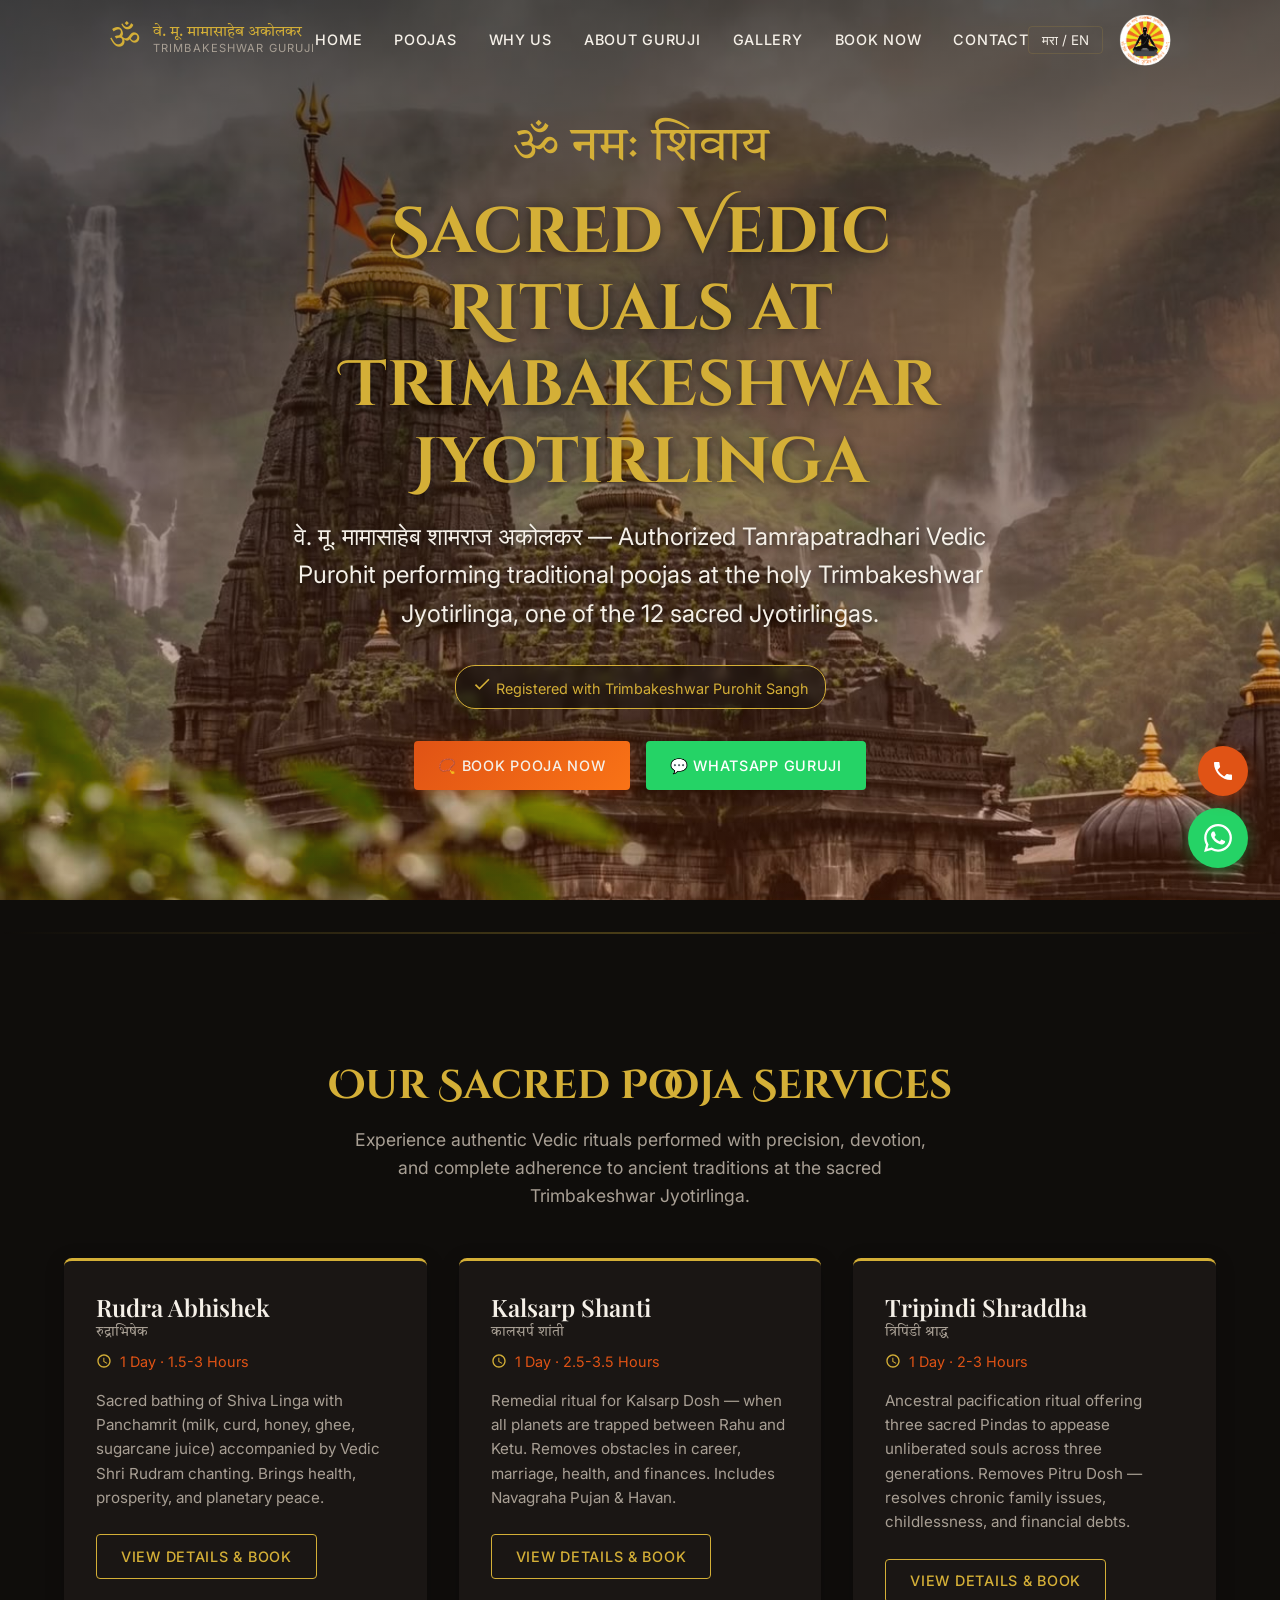
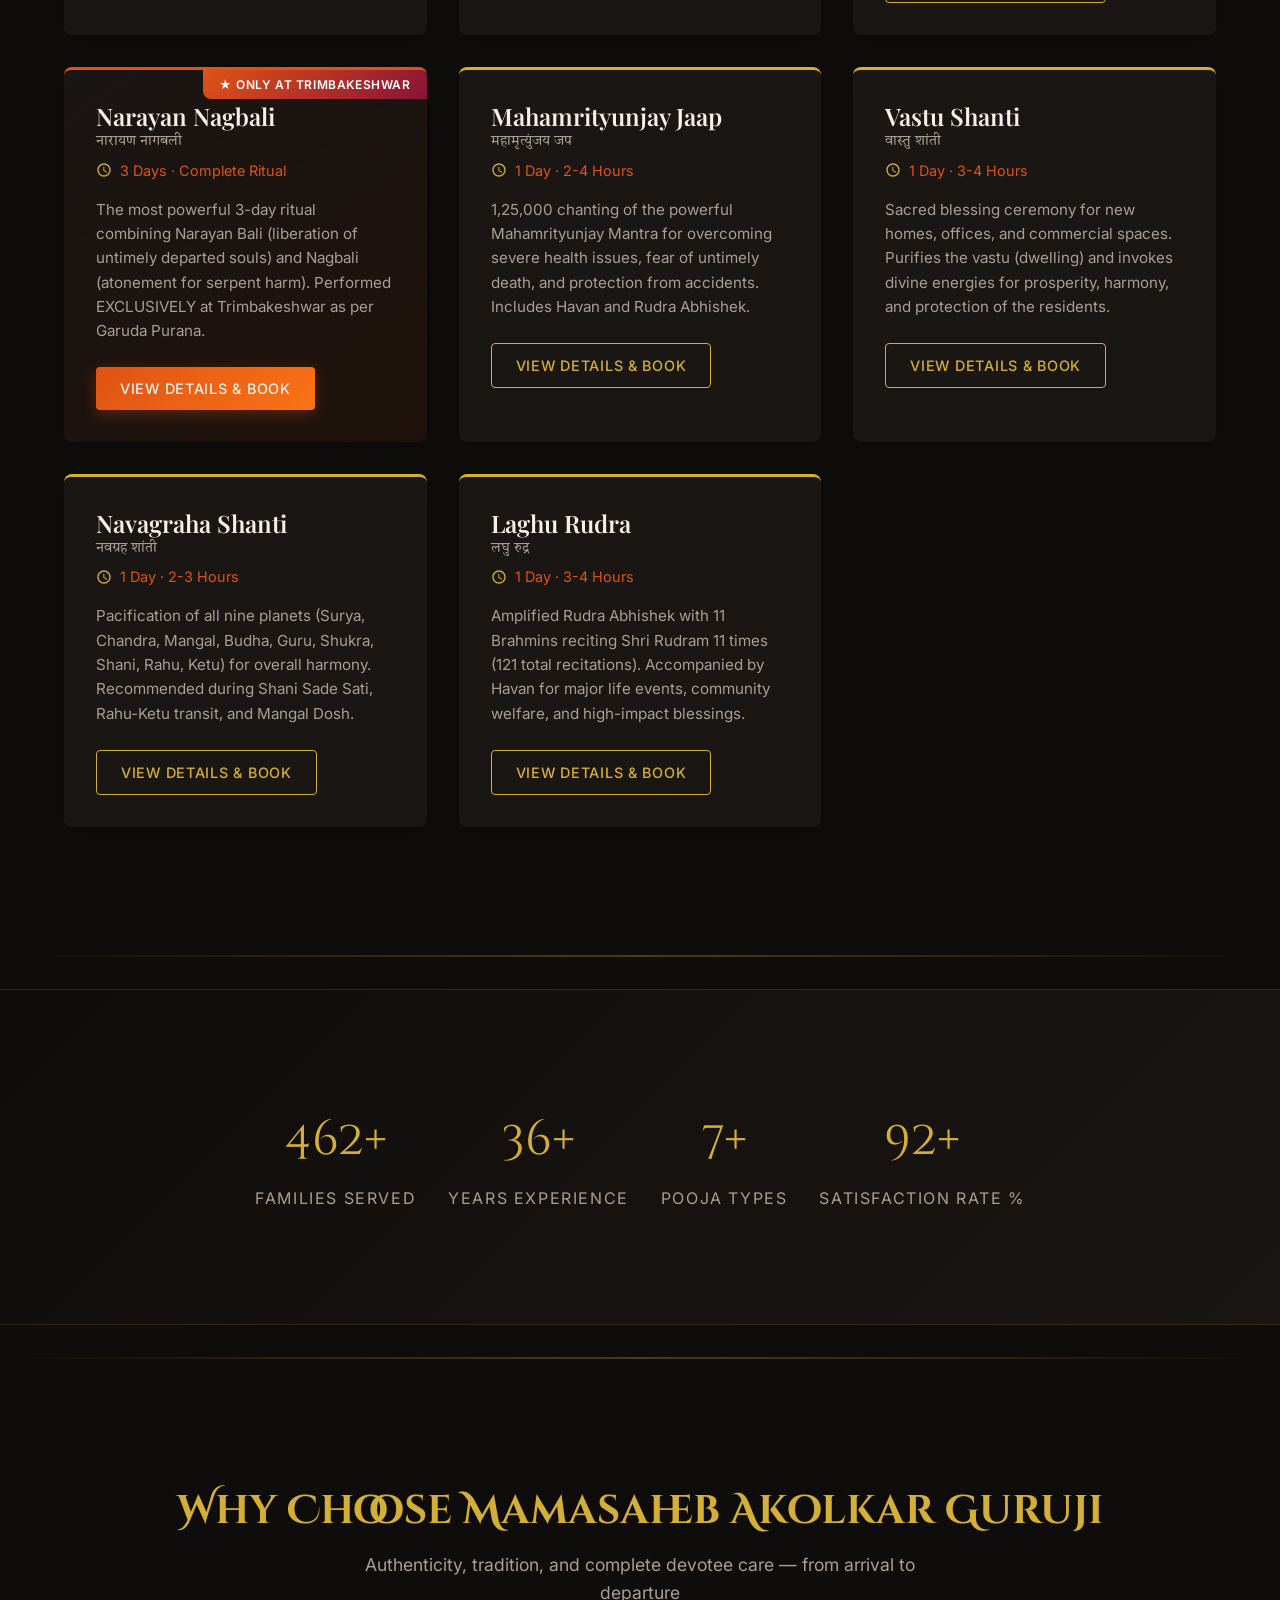
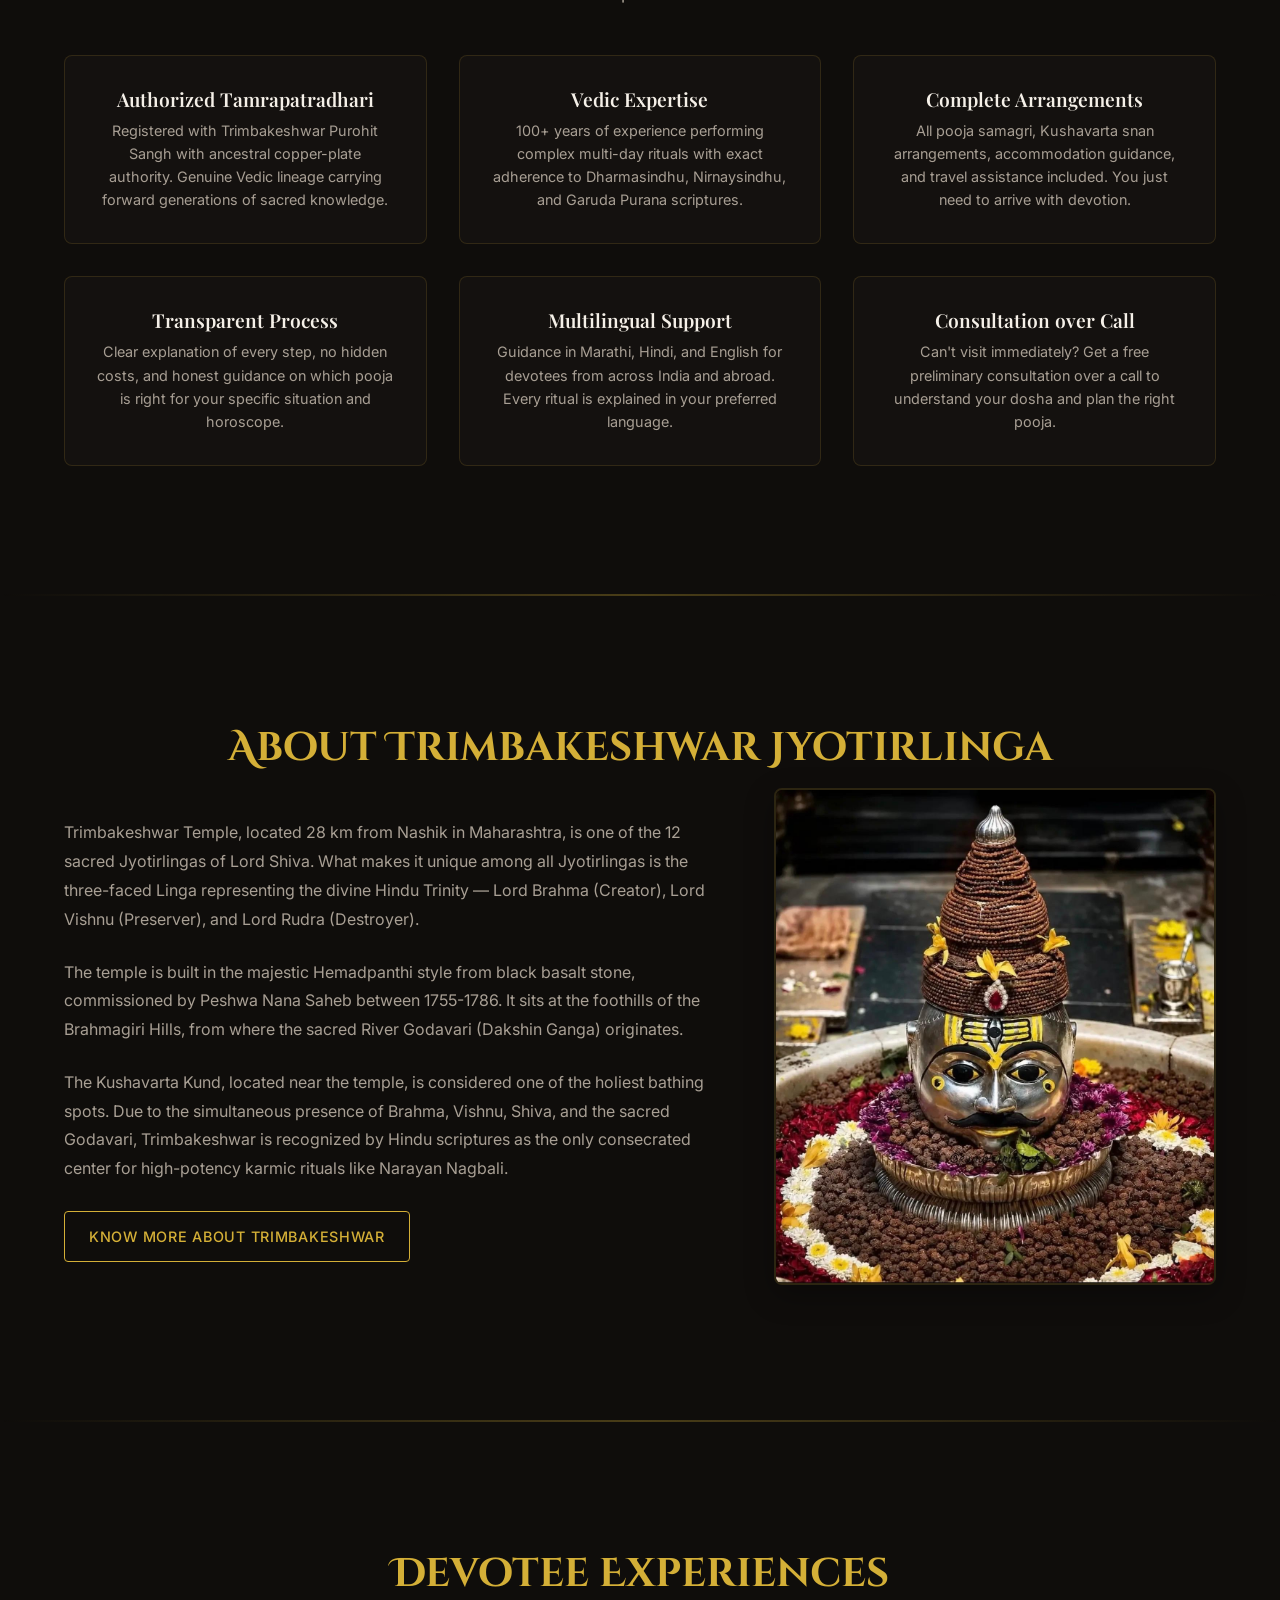
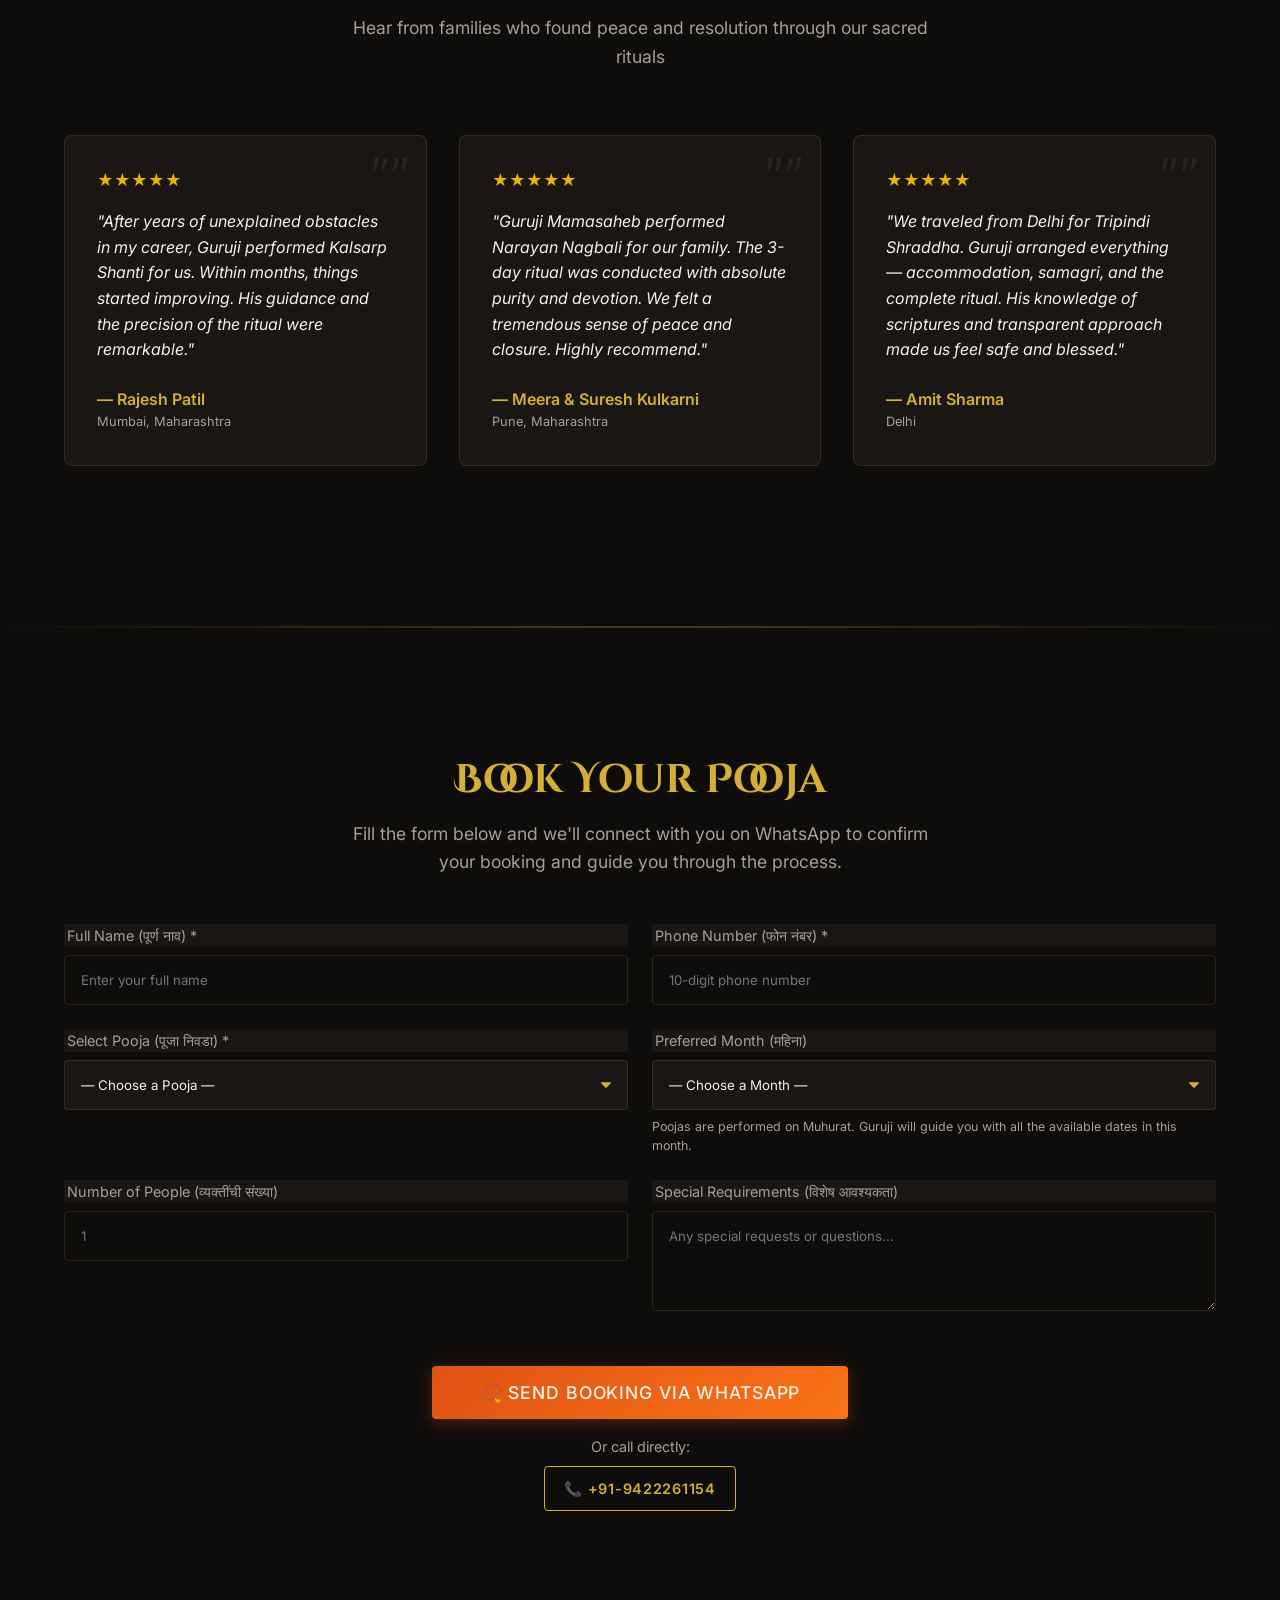
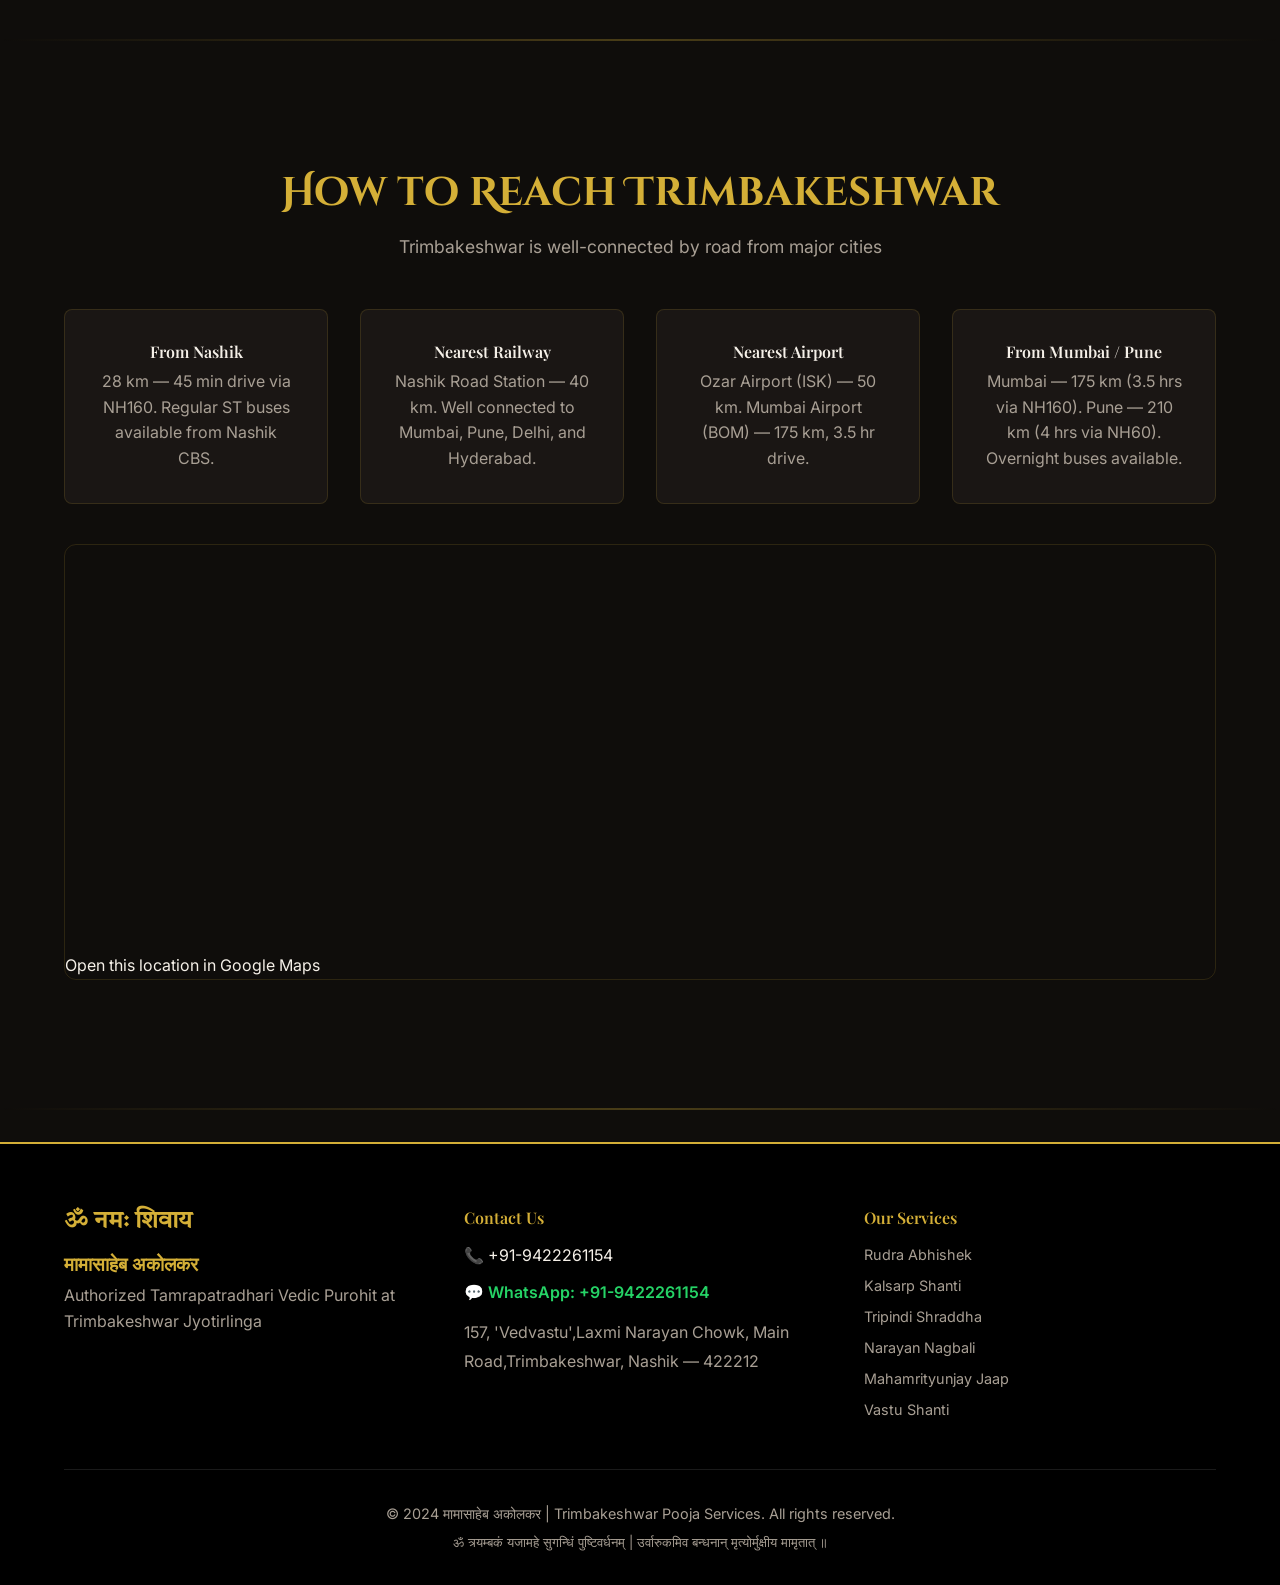
==== commit f8e8cc8b: "Update Akolkar Guruji website branding and content" ====
--- a/index.html
+++ b/index.html
@@ -3,10 +3,10 @@
 <head>
     <meta charset="UTF-8">
     <meta name="viewport" content="width=device-width, initial-scale=1.0">
-    <title>वे. मू. लोकेश शामराज अकोलकर | Trimbakeshwar Pooja Services — Rudra Abhishek, Kalsarp Shanti, Narayan Nagbali</title>
+    <title>वे. मू. मामासाहेब शामराज अकोलकर | Trimbakeshwar Pooja Services — Rudra Abhishek, Kalsarp Shanti, Narayan Nagbali</title>
     <meta name="description" content="Authorized Vedic Purohit at Trimbakeshwar Jyotirlinga. Book Rudra Abhishek, Kalsarp Shanti, Tripindi Shraddha, Narayan Nagbali & more poojas. Call +91-9422261154.">
     <meta name="keywords" content="Trimbakeshwar, pooja, Rudra Abhishek, Kalsarp Shanti, Narayan Nagbali, Tripindi Shraddha, Jyotirlinga, pandit, guruji, Nashik">
-    <meta property="og:title" content="वे. मू. लोकेश शामराज अकोलकर — Trimbakeshwar Pooja Services">
+    <meta property="og:title" content="वे. मू. मामासाहेब शामराज अकोलकर — Trimbakeshwar Pooja Services">
     <meta property="og:description" content="Authorized Vedic Purohit performing sacred poojas at Trimbakeshwar Jyotirlinga. Book now.">
     <meta property="og:type" content="website">
     <link rel="stylesheet" href="styles.css">
@@ -20,7 +20,7 @@
             <a href="#hero" class="nav-brand">
                 <span class="nav-brand-om">ॐ</span>
                 <span class="nav-brand-text">
-                    <span class="nav-brand-devanagari">वे. मू. लोकेश अकोलकर</span>
+                    <span class="nav-brand-devanagari">वे. मू. मामासाहेब अकोलकर</span>
                     <span class="nav-brand-english">Trimbakeshwar Guruji</span>
                 </span>
             </a>
@@ -30,7 +30,6 @@
                 <a href="#why-choose" class="nav-link" data-en="Why Us" data-mr="आमचे वैशिष्ट्य">Why Us</a>
                 <a href="guruji.html" class="nav-link" data-en="About Guruji" data-mr="गुरुजींबद्दल">About Guruji</a>
                 <a href="gallery.html" class="nav-link" data-en="Gallery" data-mr="गॅलरी">Gallery</a>
-                <a href="shravan-special.html" class="nav-link nav-link-special" data-en="🔱 Shravan Special" data-mr="🔱 श्रावण विशेष">🔱 Shravan Special</a>
                 <a href="#booking" class="nav-link" data-en="Book Now" data-mr="बुकिंग">Book Now</a>
                 <a href="#contact" class="nav-link" data-en="Contact" data-mr="संपर्क">Contact</a>
             </div>
@@ -38,6 +37,7 @@
                 <button class="lang-toggle" title="Switch Language" aria-label="Switch Language">
                     <span>मरा</span> / <span>EN</span>
                 </button>
+                <img src="images/purohitsangh-logo.png" class="purohit-sangh-logo" alt="Trimbakeshwar Purohit Sangh logo">
                 <button class="hamburger" aria-label="Menu">
                     <span></span><span></span><span></span>
                 </button>
@@ -50,7 +50,6 @@
             <a href="#why-choose" class="nav-link" data-en="Why Us" data-mr="आमचे वैशिष्ट्य">Why Us</a>
             <a href="guruji.html" class="nav-link" data-en="About Guruji" data-mr="गुरुजींबद्दल">About Guruji</a>
             <a href="gallery.html" class="nav-link" data-en="Gallery" data-mr="गॅलरी">Gallery</a>
-            <a href="shravan-special.html" class="nav-link nav-link-special" data-en="🔱 Shravan Special" data-mr="🔱 श्रावण विशेष">🔱 Shravan Special</a>
             <a href="#booking" class="nav-link" data-en="Book Now" data-mr="बुकिंग">Book Now</a>
             <a href="#contact" class="nav-link" data-en="Contact" data-mr="संपर्क">Contact</a>
         </div>
@@ -59,18 +58,14 @@
     <!-- ===== HERO SECTION ===== -->
     <section id="hero" class="hero" style="background-image:url('images/TrimbakeshwarTemple.jpeg');">
         <div class="hero-overlay"></div>
-        <!-- Animated Diyas -->
-        <div class="hero-diya hero-diya-1"></div>
-        <div class="hero-diya hero-diya-2"></div>
-        <div class="hero-diya hero-diya-3"></div>
         <div class="hero-content">
             <p class="hero-om fade-in" style="font-size:3rem;color:var(--accent);font-family:var(--font-devanagari);margin-bottom:0.5rem;">ॐ नमः शिवाय</p>
             <h1 class="hero-title fade-in" style="animation-delay:0.2s;">
                 <span data-en="Sacred Vedic Rituals at" data-mr="पवित्र वैदिक विधी">Sacred Vedic Rituals at</span><br>
                 <span style="color:var(--accent);font-family:var(--font-display);">Trimbakeshwar Jyotirlinga</span>
             </h1>
-            <p class="hero-subtitle fade-in" style="animation-delay:0.4s;" data-en="वे. मू. लोकेश शामराज अकोलकर — Authorized Tamrapatradhari Vedic Purohit performing traditional poojas at the holy Trimbakeshwar Jyotirlinga, one of the 12 sacred Jyotirlingas." data-mr="वे. मू. लोकेश शामराज अकोलकर — अधिकृत ताम्रपत्रधारी वैदिक पुरोहित, पवित्र त्र्यंबकेश्वर ज्योतिर्लिंग येथे पारंपरिक पूजा-विधी करणारे.">
-                वे. मू. लोकेश शामराज अकोलकर — Authorized Tamrapatradhari Vedic Purohit performing traditional poojas at the holy Trimbakeshwar Jyotirlinga, one of the 12 sacred Jyotirlingas.
+            <p class="hero-subtitle fade-in" style="animation-delay:0.4s;" data-en="वे. मू. मामासाहेब शामराज अकोलकर — Authorized Tamrapatradhari Vedic Purohit performing traditional poojas at the holy Trimbakeshwar Jyotirlinga, one of the 12 sacred Jyotirlingas." data-mr="वे. मू. मामासाहेब शामराज अकोलकर — अधिकृत ताम्रपत्रधारी वैदिक पुरोहित, पवित्र त्र्यंबकेश्वर ज्योतिर्लिंग येथे पारंपरिक पूजा-विधी करणारे.">
+                वे. मू. मामासाहेब शामराज अकोलकर — Authorized Tamrapatradhari Vedic Purohit performing traditional poojas at the holy Trimbakeshwar Jyotirlinga, one of the 12 sacred Jyotirlingas.
             </p>
             <div class="hero-trust-badge fade-in" style="animation-delay:0.6s;">
                 <svg width="20" height="20" viewBox="0 0 24 24" fill="var(--accent)"><path d="M9 16.17L4.83 12l-1.42 1.41L9 19 21 7l-1.41-1.41z"/></svg>
@@ -91,16 +86,6 @@
         <div class="container">
             <h2 class="section-title slide-up" data-en="Our Sacred Pooja Services" data-mr="आमच्या पवित्र पूजा सेवा">Our Sacred Pooja Services</h2>
             <p class="section-subtitle slide-up" data-en="Experience authentic Vedic rituals performed with precision, devotion, and complete adherence to ancient traditions at the sacred Trimbakeshwar Jyotirlinga." data-mr="पवित्र त्र्यंबकेश्वर ज्योतिर्लिंग येथे अचूक विधी, भक्ती आणि प्राचीन परंपरांचे पूर्ण पालन करून अस्सल वैदिक विधींचा अनुभव घ्या.">Experience authentic Vedic rituals performed with precision, devotion, and complete adherence to ancient traditions at the sacred Trimbakeshwar Jyotirlinga.</p>
-
-            <div class="shravan-highlight slide-up">
-                <div class="shravan-highlight-icon">🔱</div>
-                <div class="shravan-highlight-copy">
-                    <p class="shravan-highlight-kicker" data-en="Auspicious Shravan Special" data-mr="पवित्र श्रावण विशेष">Auspicious Shravan Special</p>
-                    <h3 data-en="Rudra Abhishek Pooja" data-mr="विशेष रुद्राभिषेक पूजा">Special Rudra Abhishek Pooja</h3>
-                    <p data-en="Seek Lord Shiva's blessings with Abhishek Snan and Shri Rudram chanting during this sacred Shravan month." data-mr="या पवित्र श्रावण महिन्यात पंचामृत अभिषेक आणि श्री रुद्रम् पठणासह भगवान शिवाचा आशीर्वाद घ्या.">Seek Lord Shiva's blessings with Panchamrit Abhishek and Shri Rudram chanting during this sacred Shravan month.</p>
-                </div>
-                <a href="shravan-special.html" class="btn-primary" data-en="Explore Special" data-mr="विशेष माहिती पहा">Explore Special</a>
-            </div>
 
             <div class="pooja-grid">
 
@@ -430,7 +415,7 @@
     <!-- ===== WHY CHOOSE US ===== -->
     <section id="why-choose" class="section">
         <div class="container">
-            <h2 class="section-title slide-up" data-en="Why Choose Guruji Lokesh Akolkar" data-mr="गुरुजी लोकेश अकोलकर यांची निवड का करावी">Why Choose Guruji Lokesh Akolkar</h2>
+            <h2 class="section-title slide-up" data-en="Why Choose Mamasaheb Akolkar Guruji" data-mr="मामासाहेब अकोलकर गुरुजींची निवड का करावी">Why Choose Mamasaheb Akolkar Guruji</h2>
             <p class="section-subtitle slide-up" data-en="Authenticity, tradition, and complete devotee care — from arrival to departure" data-mr="अस्सलपणा, परंपरा आणि संपूर्ण भक्त सेवा — आगमनापासून प्रस्थानापर्यंत">Authenticity, tradition, and complete devotee care — from arrival to departure</p>
             <div class="features-grid">
                 <div class="feature-card slide-up">
@@ -439,7 +424,7 @@
                 </div>
                 <div class="feature-card slide-up">
                     <h4 class="feature-title" data-en="Vedic Expertise" data-mr="वैदिक कौशल्य">Vedic Expertise</h4>
-                    <p class="feature-desc" data-en="40+ years of experience performing complex multi-day rituals with exact adherence to Dharmasindhu, Nirnaysindhu, and Garuda Purana scriptures." data-mr="धर्मसिंधू, निर्णयसिंधू आणि गरुड पुराण शास्त्रांचे अचूक पालन करून जटिल बहु-दिवसीय विधींचे 40+ वर्षांचे अनुभव.">40+ years of experience performing complex multi-day rituals with exact adherence to Dharmasindhu, Nirnaysindhu, and Garuda Purana scriptures.</p>
+                    <p class="feature-desc" data-en="100+ years of experience performing complex multi-day rituals with exact adherence to Dharmasindhu, Nirnaysindhu, and Garuda Purana scriptures." data-mr="धर्मसिंधू, निर्णयसिंधू आणि गरुड पुराण शास्त्रांचे अचूक पालन करून जटिल बहु-दिवसीय विधींचा 100+ वर्षांचा अनुभव.">100+ years of experience performing complex multi-day rituals with exact adherence to Dharmasindhu, Nirnaysindhu, and Garuda Purana scriptures.</p>
                 </div>
                 <div class="feature-card slide-up">
                     <h4 class="feature-title" data-en="Complete Arrangements" data-mr="संपूर्ण व्यवस्था">Complete Arrangements</h4>
@@ -500,7 +485,7 @@
                     </div>
                     <div class="testimonial-card">
                         <div class="testimonial-stars">★★★★★</div>
-                        <p class="testimonial-text" data-en="&quot;Guruji Lokesh performed Narayan Nagbali for our family. The 3-day ritual was conducted with absolute purity and devotion. We felt a tremendous sense of peace and closure. Highly recommend.&quot;" data-mr="&quot;गुरुजी लोकेश यांनी आमच्या कुटुंबासाठी नारायण नागबली केली. ३ दिवसांचा विधी पूर्ण शुद्धतेने आणि भक्तीने पार पडला. आम्हाला अपार शांती आणि समाधान वाटले. अत्यंत शिफारस.&quot;">"Guruji Lokesh performed Narayan Nagbali for our family. The 3-day ritual was conducted with absolute purity and devotion. We felt a tremendous sense of peace and closure. Highly recommend."</p>
+                        <p class="testimonial-text" data-en="&quot;Guruji Mamasaheb performed Narayan Nagbali for our family. The 3-day ritual was conducted with absolute purity and devotion. We felt a tremendous sense of peace and closure. Highly recommend.&quot;" data-mr="&quot;गुरुजी मामासाहेब यांनी आमच्या कुटुंबासाठी नारायण नागबली केली. ३ दिवसांचा विधी पूर्ण शुद्धतेने आणि भक्तीने पार पडला. आम्हाला अपार शांती आणि समाधान वाटले. अत्यंत शिफारस.&quot;">"Guruji Mamasaheb performed Narayan Nagbali for our family. The 3-day ritual was conducted with absolute purity and devotion. We felt a tremendous sense of peace and closure. Highly recommend."</p>
                         <p class="testimonial-author">— Meera & Suresh Kulkarni</p>
                         <p class="testimonial-location">Pune, Maharashtra</p>
                     </div>
@@ -646,7 +631,7 @@
             <div class="footer-content">
                 <div class="footer-col">
                     <h3 style="font-family:var(--font-devanagari);font-size:1.5rem;color:var(--accent);margin-bottom:1rem;">ॐ नमः शिवाय</h3>
-                    <h4 style="font-size:1.2rem;margin-bottom:0.5rem;">वे. मू. लोकेश शामराज अकोलकर</h4>
+                    <h4 style="font-size:1.2rem;margin-bottom:0.5rem;">मामासाहेब अकोलकर</h4>
                     <p style="color:var(--text-muted);margin-bottom:1rem;" data-en="Authorized Tamrapatradhari Vedic Purohit at Trimbakeshwar Jyotirlinga" data-mr="अधिकृत ताम्रपत्रधारी वैदिक पुरोहित, त्र्यंबकेश्वर ज्योतिर्लिंग">Authorized Tamrapatradhari Vedic Purohit at Trimbakeshwar Jyotirlinga</p>
                 </div>
                 <div class="footer-col">
@@ -672,7 +657,7 @@
                 </div>
             </div>
             <div class="footer-bottom">
-                <p data-en="© 2024 वे. मू. लोकेश शामराज अकोलकर | Trimbakeshwar Pooja Services. All rights reserved." data-mr="© 2024 वे. मू. लोकेश शामराज अकोलकर | त्र्यंबकेश्वर पूजा सेवा. सर्व हक्क राखीव.">© 2024 वे. मू. लोकेश शामराज अकोलकर | Trimbakeshwar Pooja Services. All rights reserved.</p>
+                <p data-en="© 2024 मामासाहेब अकोलकर | Trimbakeshwar Pooja Services. All rights reserved." data-mr="© 2024 मामासाहेब अकोलकर | त्र्यंबकेश्वर पूजा सेवा. सर्व हक्क राखीव.">© 2024 मामासाहेब अकोलकर | Trimbakeshwar Pooja Services. All rights reserved.</p>
                 <p style="color:var(--text-muted);font-size:0.8rem;margin-top:0.5rem;">ॐ त्र्यम्बकं यजामहे सुगन्धिं पुष्टिवर्धनम् | उर्वारुकमिव बन्धनान् मृत्योर्मुक्षीय मामृतात् ॥</p>
             </div>
         </div>
--- a/styles.css
+++ b/styles.css
@@ -129,8 +129,7 @@
   padding-bottom: 4rem;
 }
 
-.guruji-profile-grid,
-.guruji-details-grid {
+.guruji-profile-grid {
   display: grid;
   grid-template-columns: repeat(2, minmax(0, 1fr));
   gap: 1.5rem;
@@ -138,8 +137,7 @@
   margin: 0 auto;
 }
 
-.guruji-profile-card,
-.guruji-detail-block {
+.guruji-profile-card {
   background: rgba(26, 22, 20, 0.72);
   border: 1px solid var(--border);
   border-radius: 8px;
@@ -150,6 +148,11 @@
   min-height: 210px;
 }
 
+.guruji-profile-card {
+  display: flex;
+  flex-direction: column;
+}
+
 .guruji-profile-symbol {
   color: var(--accent);
   font-family: var(--font-devanagari);
@@ -159,7 +162,6 @@
 }
 
 .guruji-profile-card h2,
-.guruji-detail-block h2,
 .guruji-reach h2 {
   color: var(--accent);
   font-size: 1.35rem;
@@ -167,29 +169,33 @@
 }
 
 .guruji-profile-card p,
-.guruji-detail-block li,
 .guruji-reach p {
   color: var(--text-muted);
   line-height: 1.8;
 }
 
-.guruji-details {
-  padding-top: 4rem;
-}
-
-.guruji-detail-block ul {
-  list-style: none;
-  padding: 0;
-}
-
-.guruji-detail-block li {
-  border-top: 1px solid rgba(212, 175, 55, 0.1);
-  padding: 0.75rem 0;
-}
-
-.guruji-detail-block li:first-child {
-  border-top: 0;
-  padding-top: 0;
+.guruji-phone {
+  display: inline-flex;
+  align-items: center;
+  width: fit-content;
+  margin-top: auto;
+  padding-top: 1.25rem;
+  color: var(--accent);
+  font-size: 1.1rem;
+  font-weight: 600;
+  letter-spacing: 0.04em;
+}
+
+.guruji-phone::before {
+  content: '☎';
+  margin-right: 0.5rem;
+  color: var(--primary-light);
+}
+
+.guruji-phone:hover,
+.guruji-phone:focus-visible {
+  color: var(--accent-light);
+  text-decoration: underline;
 }
 
 .guruji-reach {
@@ -200,6 +206,31 @@
   max-width: 850px;
   margin: 0 auto;
   text-align: center;
+}
+
+.guruji-visitors {
+  padding-top: 0;
+}
+
+.guruji-visitors-card {
+  max-width: 850px;
+  margin: 0 auto;
+  padding: 2.5rem;
+  text-align: center;
+  border: 1px solid var(--border);
+  border-radius: 8px;
+  background: linear-gradient(145deg, rgba(26, 22, 20, 0.86), rgba(224, 83, 21, 0.1));
+}
+
+.guruji-visitors-card h2 {
+  margin-bottom: 1rem;
+  color: var(--accent);
+  font-size: 1.5rem;
+}
+
+.guruji-visitors-card p:last-child {
+  color: var(--text-muted);
+  line-height: 1.8;
 }
 
 .shravan-page-hero {
@@ -444,6 +475,13 @@
   font-family: var(--font-body);
 }
 
+.purohit-sangh-logo {
+  width: 52px;
+  height: 52px;
+  object-fit: contain;
+  border-radius: 50%;
+}
+
 .hamburger {
   display: none;
   background: transparent;
@@ -558,24 +596,6 @@
   gap: 1rem;
   justify-content: center;
 }
-
-/* Floating Diya Animation */
-@keyframes flame-flicker {
-  0%, 100% { box-shadow: 0 0 15px 5px rgba(224, 83, 21, 0.6); transform: scale(1); }
-  50% { box-shadow: 0 0 25px 10px rgba(224, 83, 21, 0.8); transform: scale(1.05); }
-}
-
-.hero-diya {
-  width: 40px;
-  height: 40px;
-  background: url('diya-icon.svg') center/contain no-repeat; /* Replace */
-  position: absolute;
-  border-radius: 50%;
-  animation: flame-flicker 3s infinite alternate;
-}
-
-.hero-diya:nth-child(1) { bottom: 15%; left: 10%; }
-.hero-diya:nth-child(2) { bottom: 20%; right: 15%; animation-delay: 1s; }
 
 /* Poojas Section & Cards */
 .pooja-grid {
@@ -1416,6 +1436,7 @@
 @media (max-width: 768px) {
   .nav-menu-desktop { display: none; }
   .hamburger { display: flex; flex-direction: column; justify-content: center; }
+  .purohit-sangh-logo { width: 42px; height: 42px; }
   .mobile-menu { width: 100vw; overflow-x: hidden; }
   .mobile-menu .nav-link { max-width: 90vw; white-space: normal; text-align: center; }
 
@@ -1433,7 +1454,7 @@
   .section { padding: 4rem 0; }
 
   .pooja-grid { grid-template-columns: 1fr; }
-  .guruji-profile-grid, .guruji-details-grid { grid-template-columns: 1fr; }
+  .guruji-profile-grid { grid-template-columns: 1fr; }
   .features-grid { grid-template-columns: 1fr; }
   .gallery-grid { grid-template-columns: 1fr; }
   .travel-grid { grid-template-columns: 1fr; }
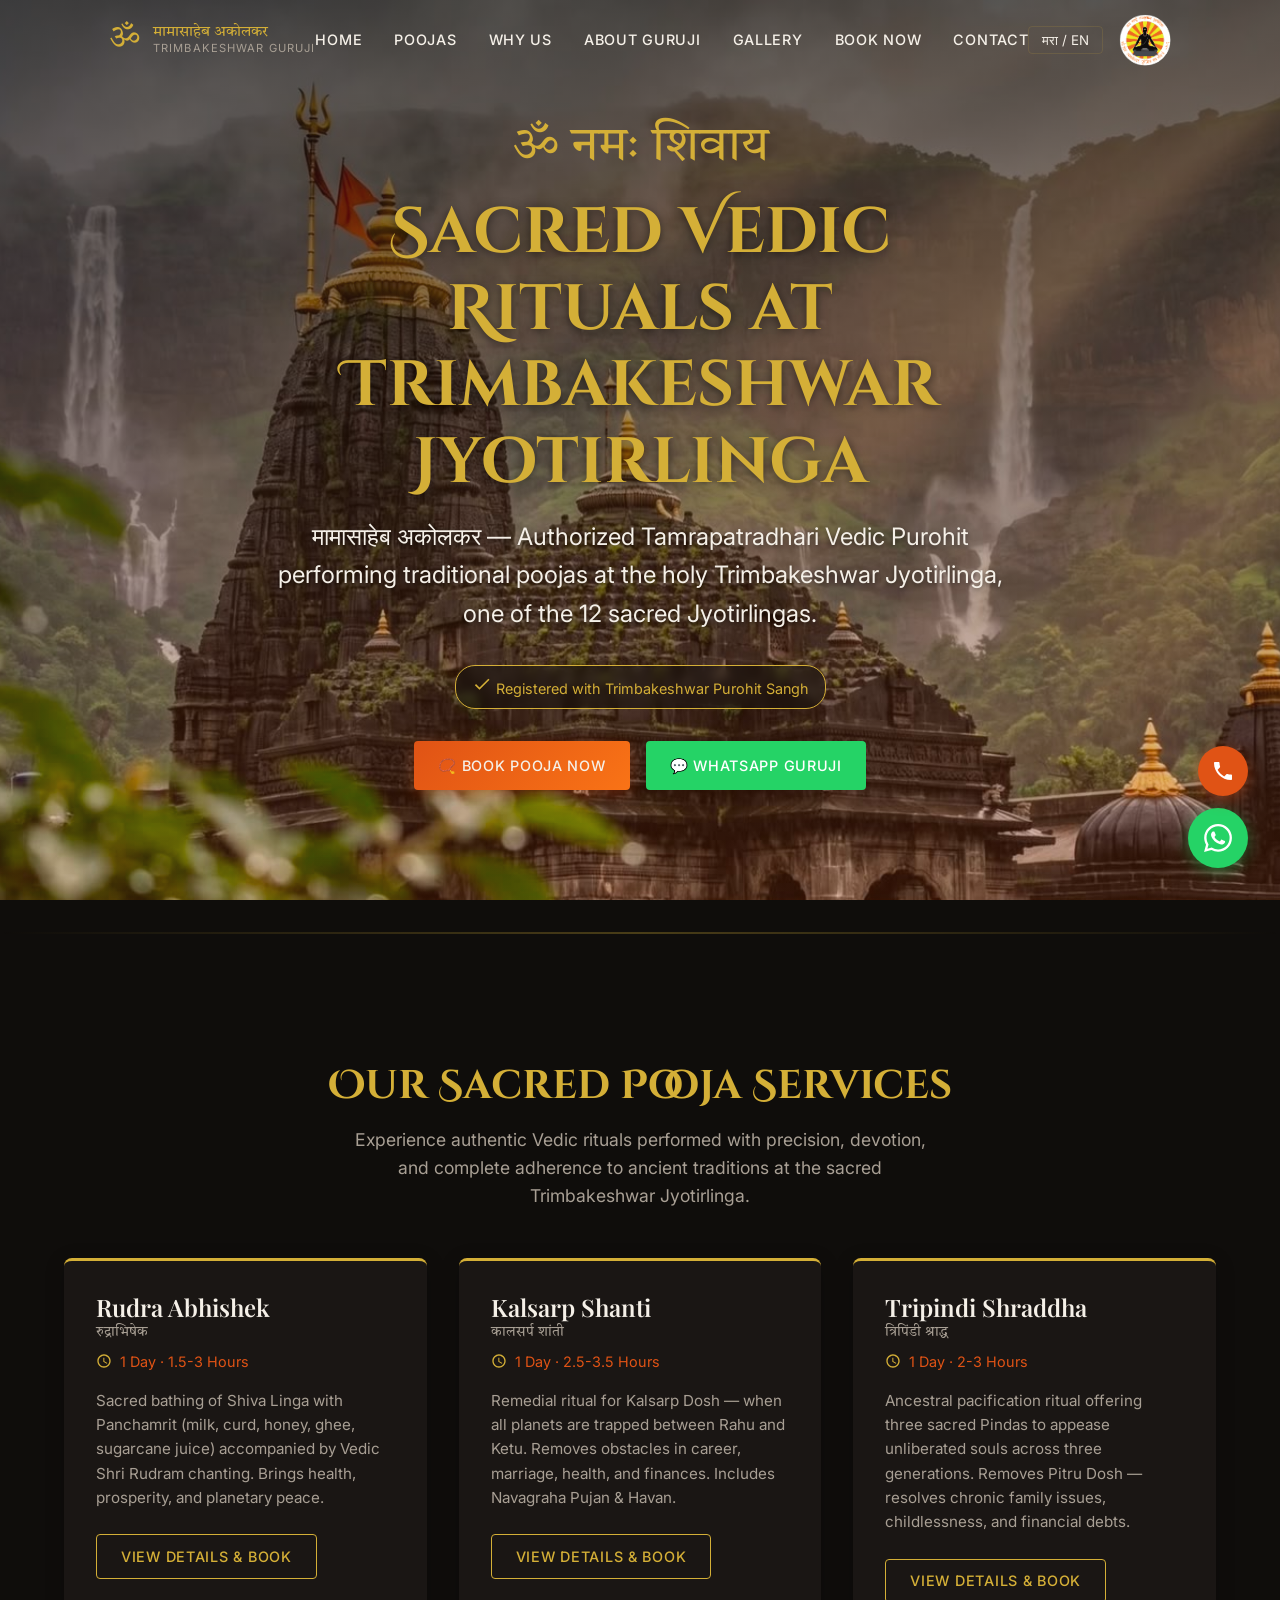
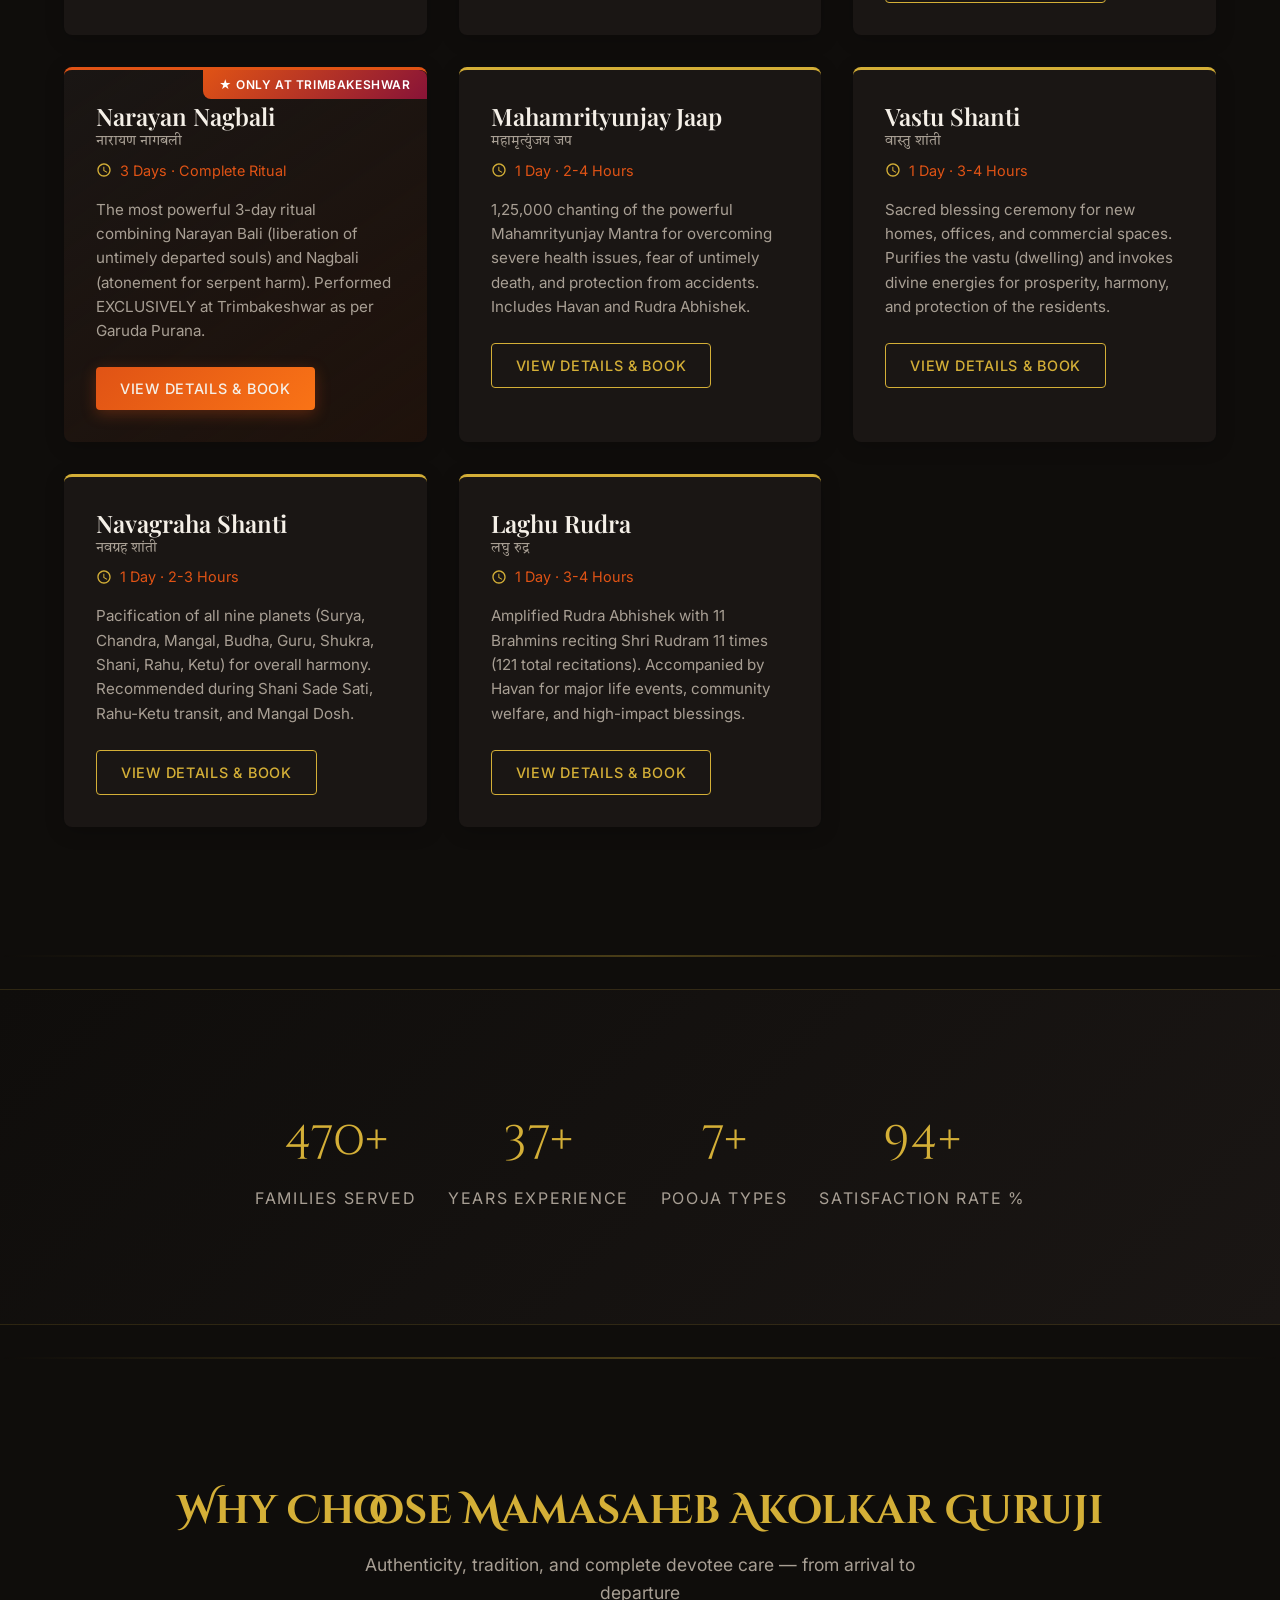
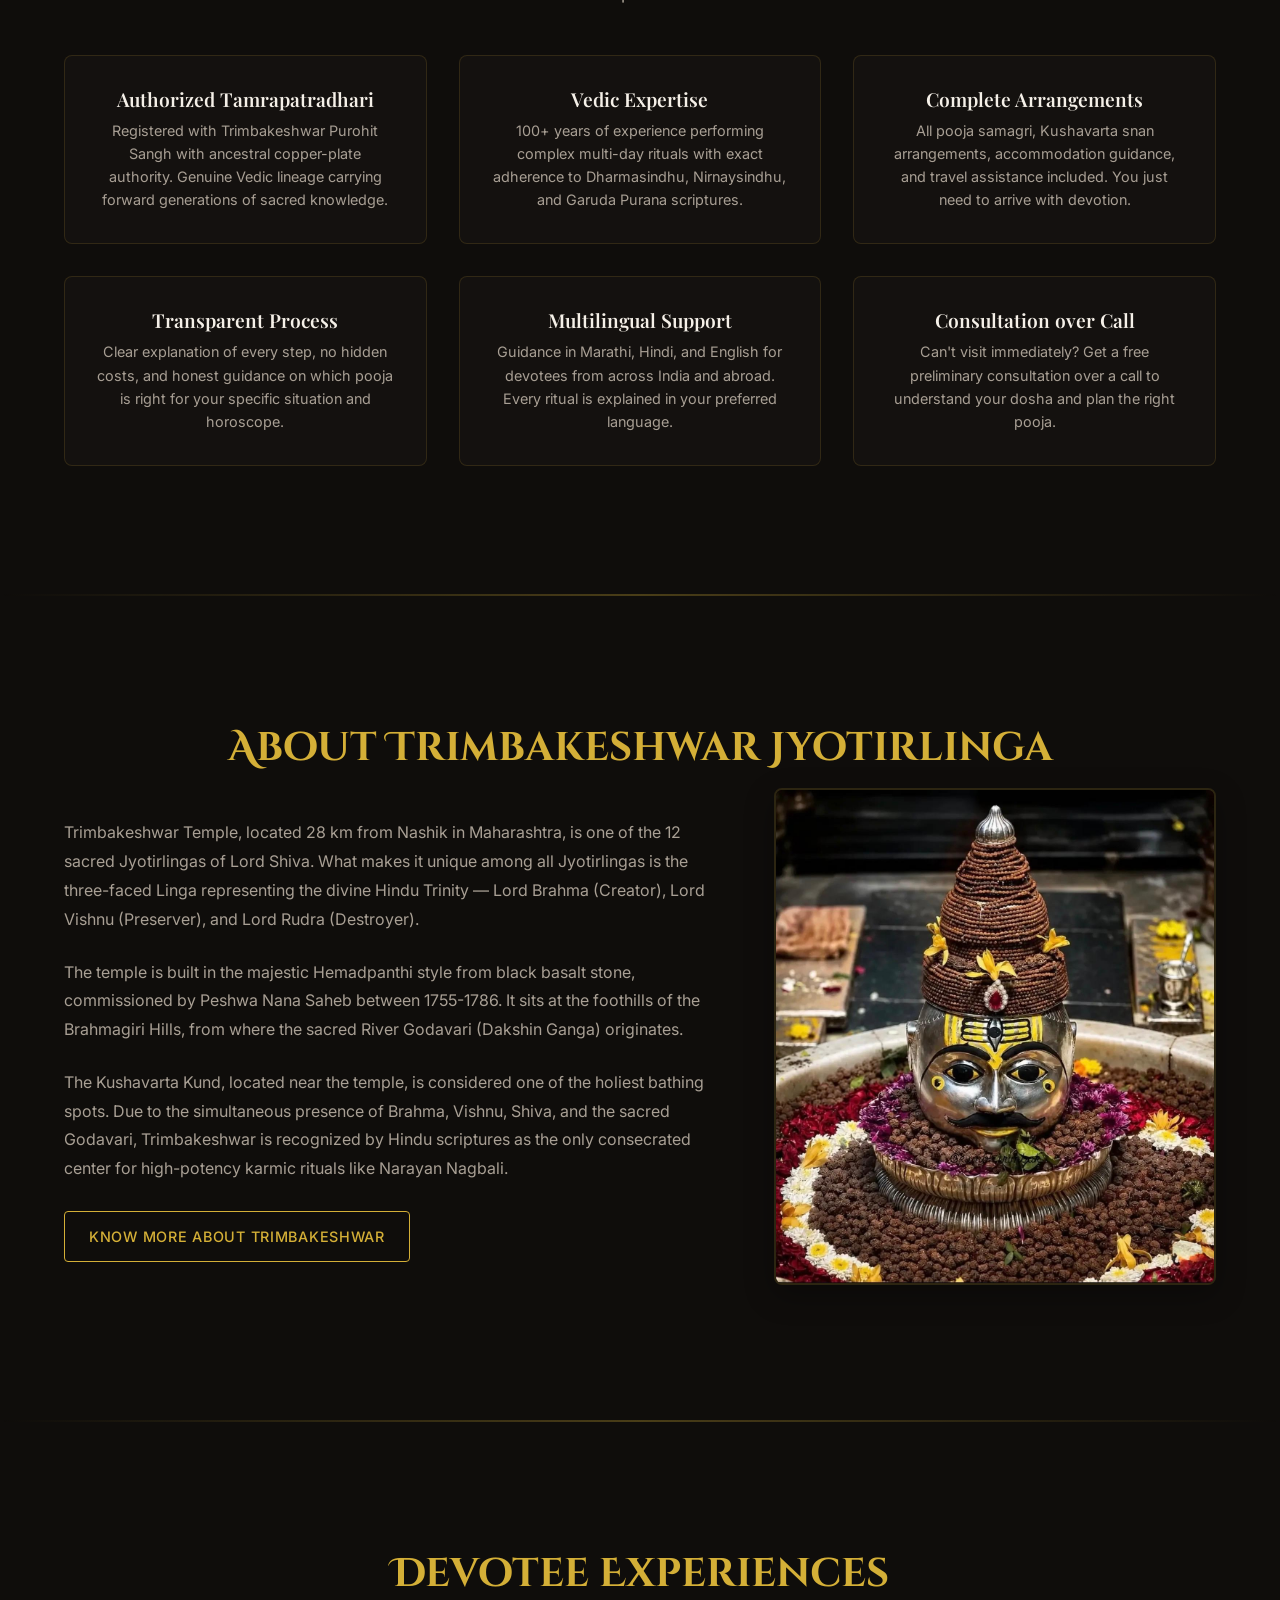
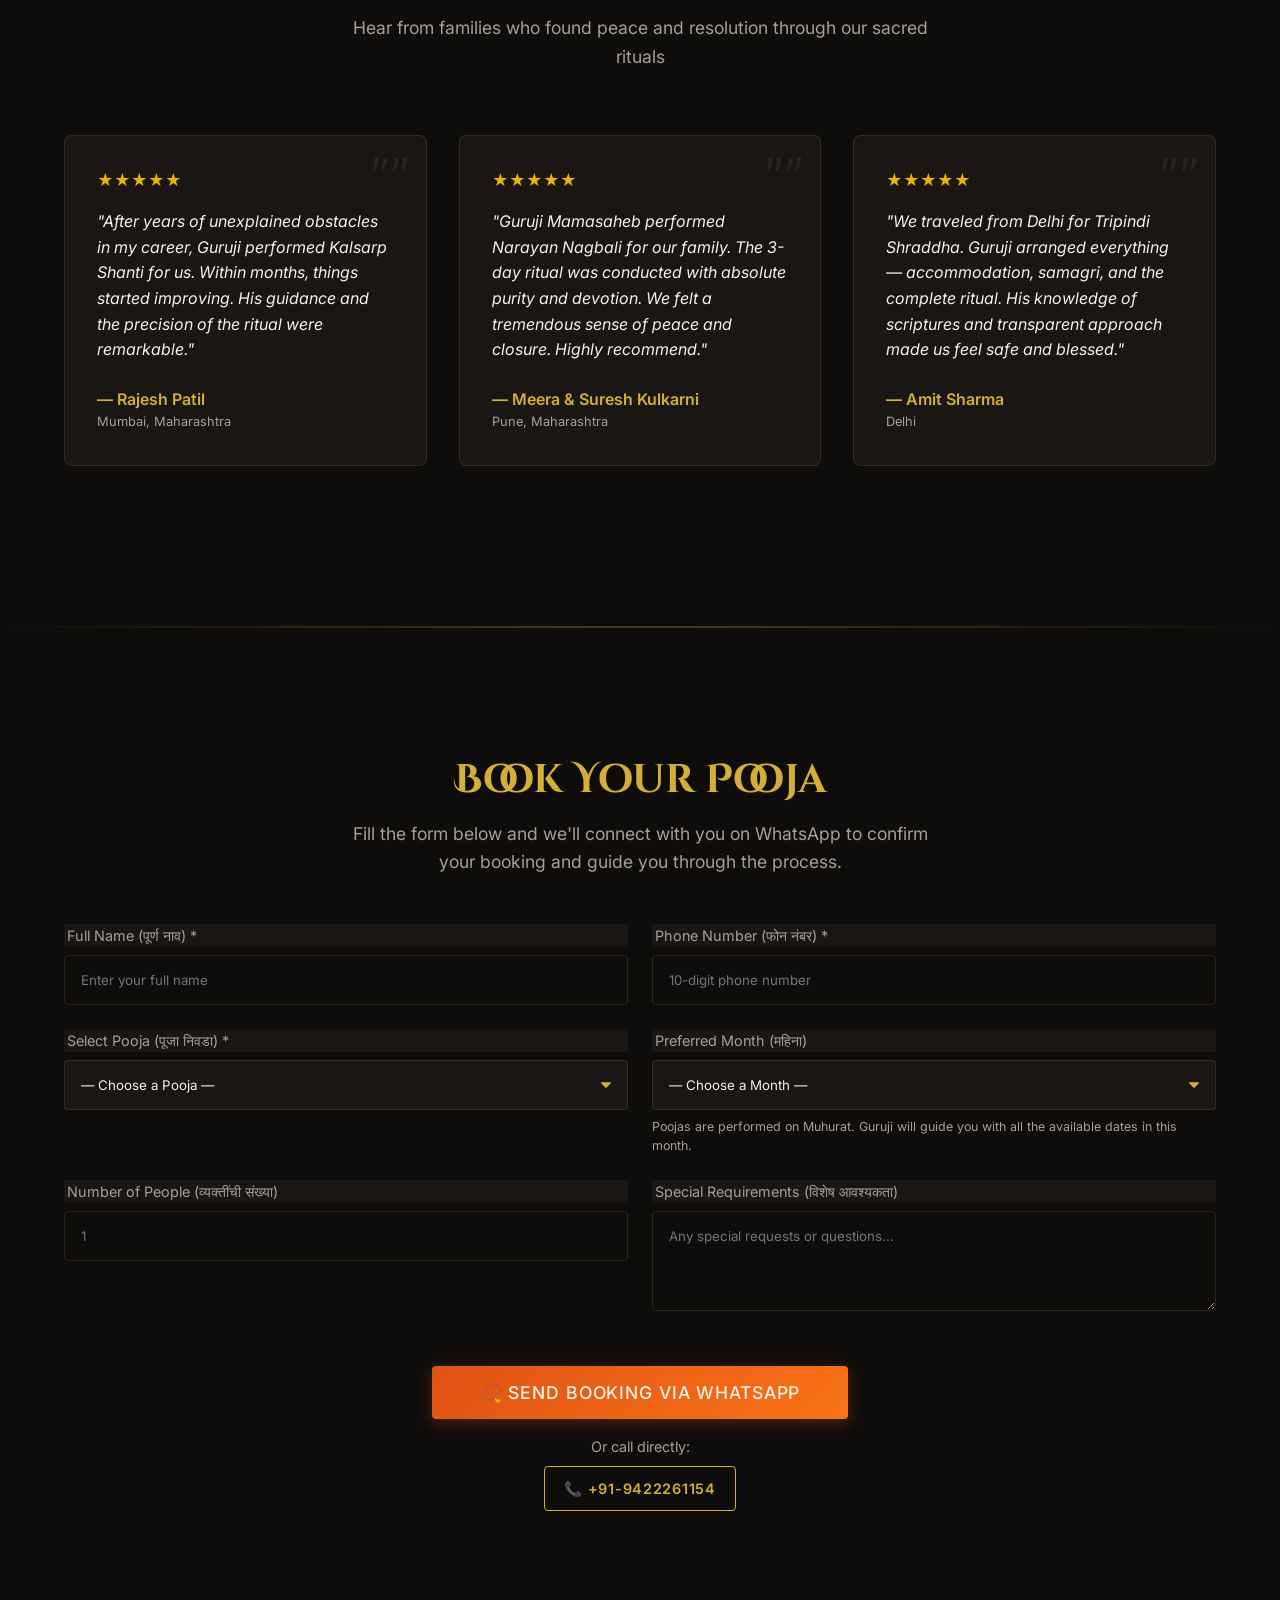
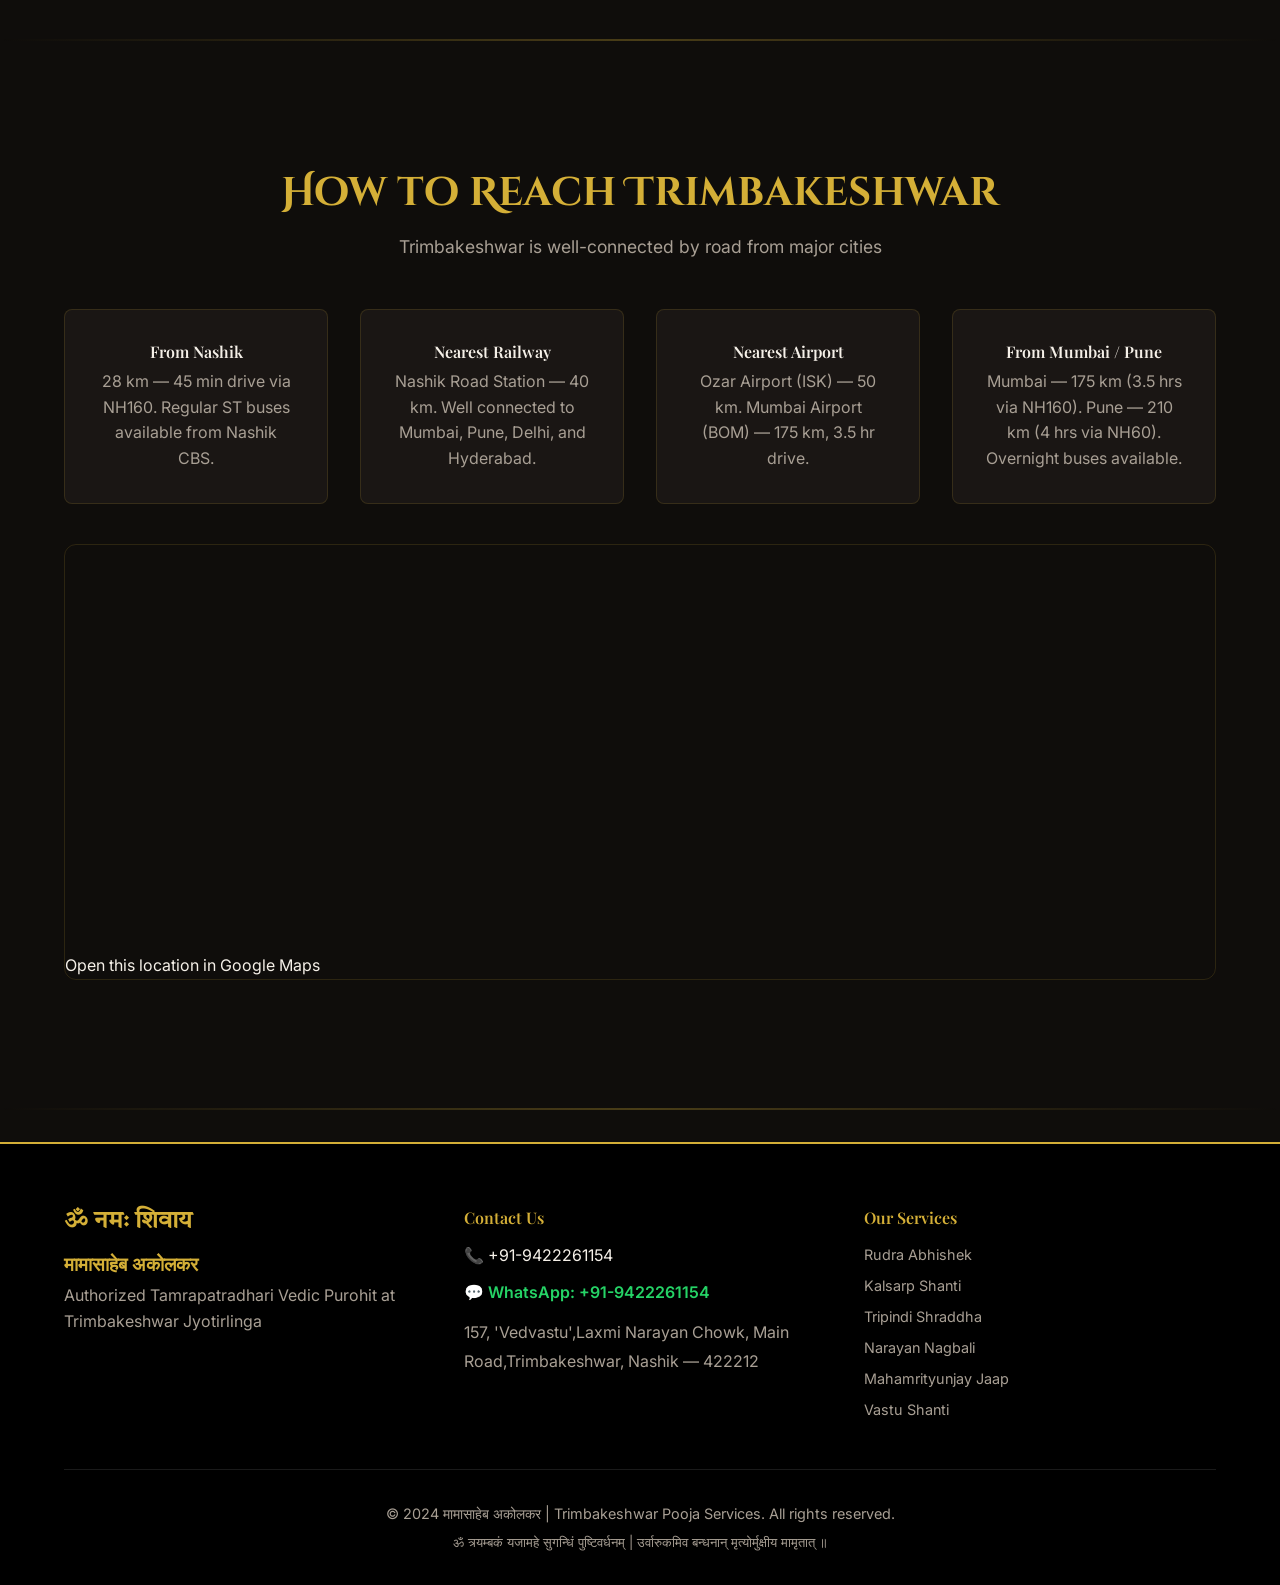
==== commit 379e2caa: "Update title and subtitle in index.html" ====
--- a/index.html
+++ b/index.html
@@ -3,7 +3,7 @@
 <head>
     <meta charset="UTF-8">
     <meta name="viewport" content="width=device-width, initial-scale=1.0">
-    <title>वे. मू. मामासाहेब शामराज अकोलकर | Trimbakeshwar Pooja Services — Rudra Abhishek, Kalsarp Shanti, Narayan Nagbali</title>
+    <title>मामासाहेब अकोलकर | Trimbakeshwar Pooja Services — Rudra Abhishek, Kalsarp Shanti, Narayan Nagbali</title>
     <meta name="description" content="Authorized Vedic Purohit at Trimbakeshwar Jyotirlinga. Book Rudra Abhishek, Kalsarp Shanti, Tripindi Shraddha, Narayan Nagbali & more poojas. Call +91-9422261154.">
     <meta name="keywords" content="Trimbakeshwar, pooja, Rudra Abhishek, Kalsarp Shanti, Narayan Nagbali, Tripindi Shraddha, Jyotirlinga, pandit, guruji, Nashik">
     <meta property="og:title" content="वे. मू. मामासाहेब शामराज अकोलकर — Trimbakeshwar Pooja Services">
@@ -20,7 +20,7 @@
             <a href="#hero" class="nav-brand">
                 <span class="nav-brand-om">ॐ</span>
                 <span class="nav-brand-text">
-                    <span class="nav-brand-devanagari">वे. मू. मामासाहेब अकोलकर</span>
+                    <span class="nav-brand-devanagari">मामासाहेब अकोलकर</span>
                     <span class="nav-brand-english">Trimbakeshwar Guruji</span>
                 </span>
             </a>
@@ -64,8 +64,8 @@
                 <span data-en="Sacred Vedic Rituals at" data-mr="पवित्र वैदिक विधी">Sacred Vedic Rituals at</span><br>
                 <span style="color:var(--accent);font-family:var(--font-display);">Trimbakeshwar Jyotirlinga</span>
             </h1>
-            <p class="hero-subtitle fade-in" style="animation-delay:0.4s;" data-en="वे. मू. मामासाहेब शामराज अकोलकर — Authorized Tamrapatradhari Vedic Purohit performing traditional poojas at the holy Trimbakeshwar Jyotirlinga, one of the 12 sacred Jyotirlingas." data-mr="वे. मू. मामासाहेब शामराज अकोलकर — अधिकृत ताम्रपत्रधारी वैदिक पुरोहित, पवित्र त्र्यंबकेश्वर ज्योतिर्लिंग येथे पारंपरिक पूजा-विधी करणारे.">
-                वे. मू. मामासाहेब शामराज अकोलकर — Authorized Tamrapatradhari Vedic Purohit performing traditional poojas at the holy Trimbakeshwar Jyotirlinga, one of the 12 sacred Jyotirlingas.
+            <p class="hero-subtitle fade-in" style="animation-delay:0.4s;" data-en="मामासाहेब अकोलकर — Authorized Tamrapatradhari Vedic Purohit performing traditional poojas at the holy Trimbakeshwar Jyotirlinga, one of the 12 sacred Jyotirlingas." data-mr="वे. मू. मामासाहेब शामराज अकोलकर — अधिकृत ताम्रपत्रधारी वैदिक पुरोहित, पवित्र त्र्यंबकेश्वर ज्योतिर्लिंग येथे पारंपरिक पूजा-विधी करणारे.">
+                मामासाहेब अकोलकर — Authorized Tamrapatradhari Vedic Purohit performing traditional poojas at the holy Trimbakeshwar Jyotirlinga, one of the 12 sacred Jyotirlingas.
             </p>
             <div class="hero-trust-badge fade-in" style="animation-delay:0.6s;">
                 <svg width="20" height="20" viewBox="0 0 24 24" fill="var(--accent)"><path d="M9 16.17L4.83 12l-1.42 1.41L9 19 21 7l-1.41-1.41z"/></svg>
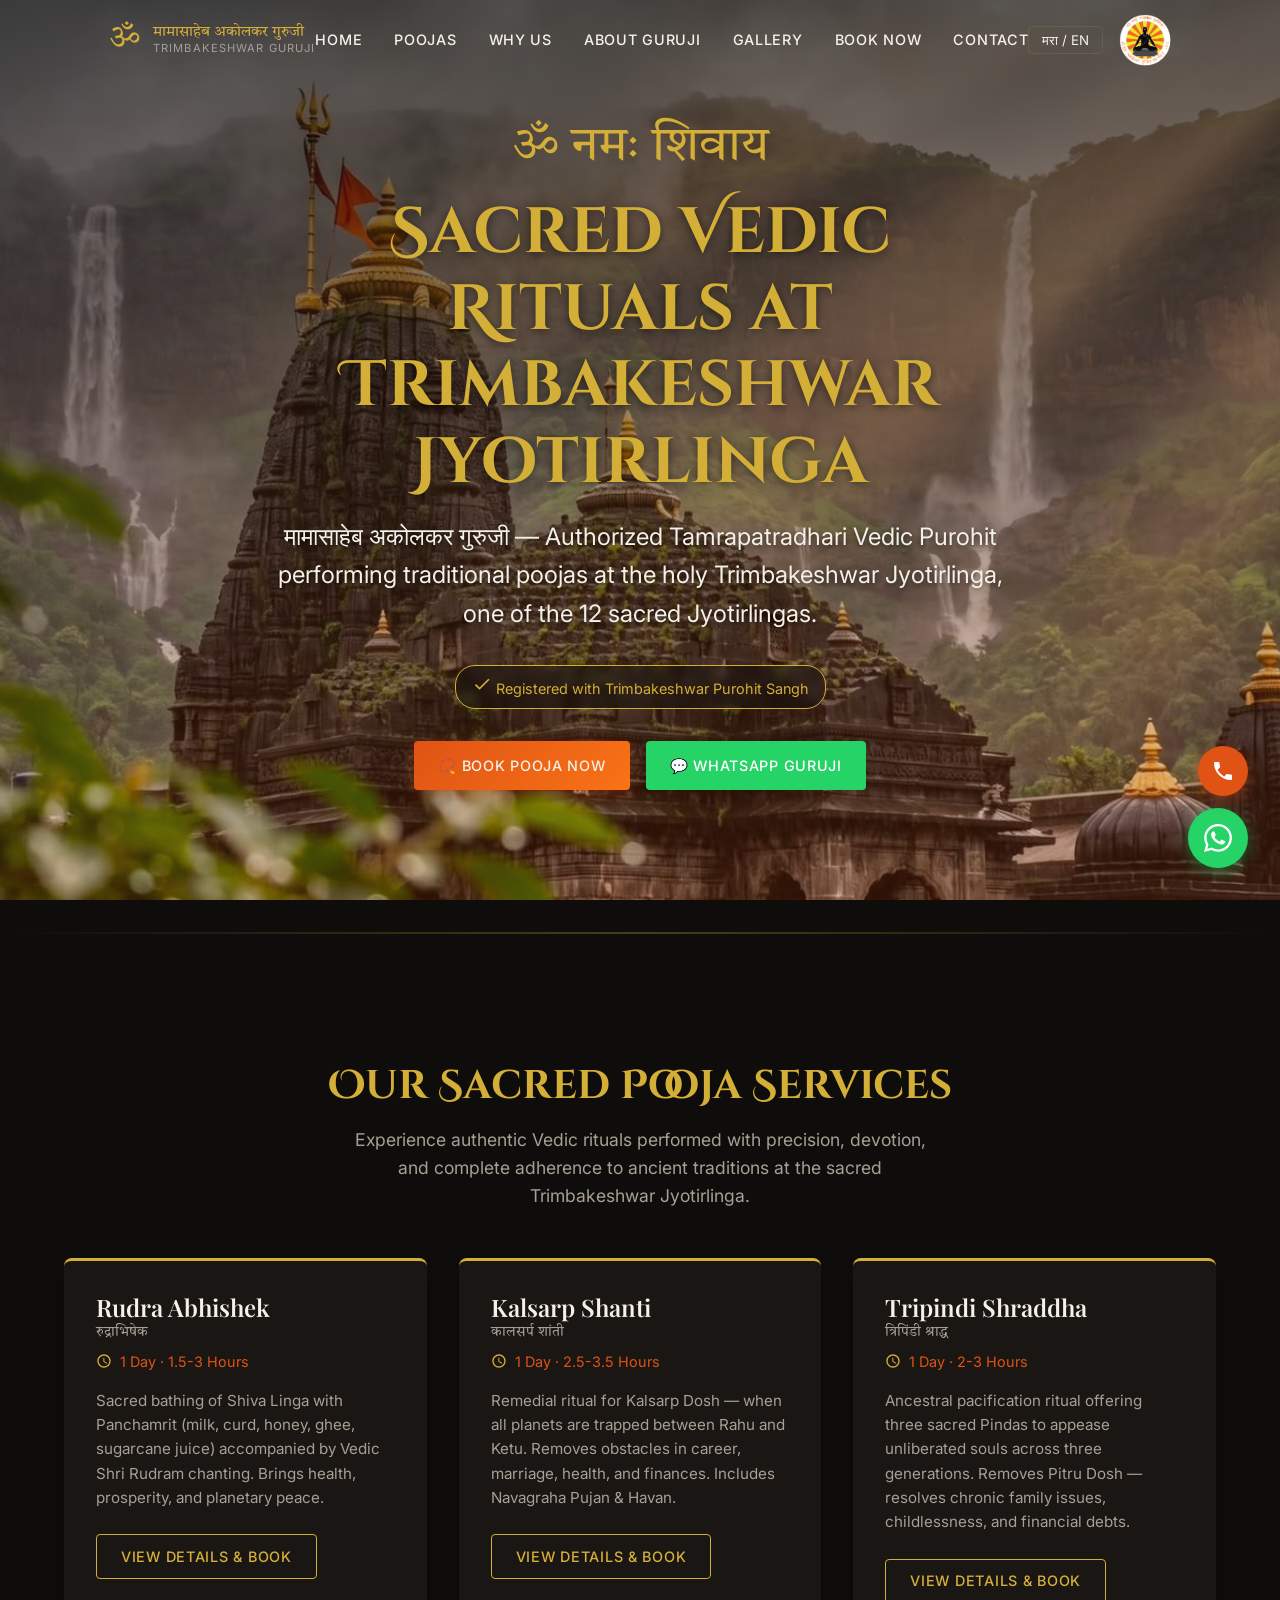
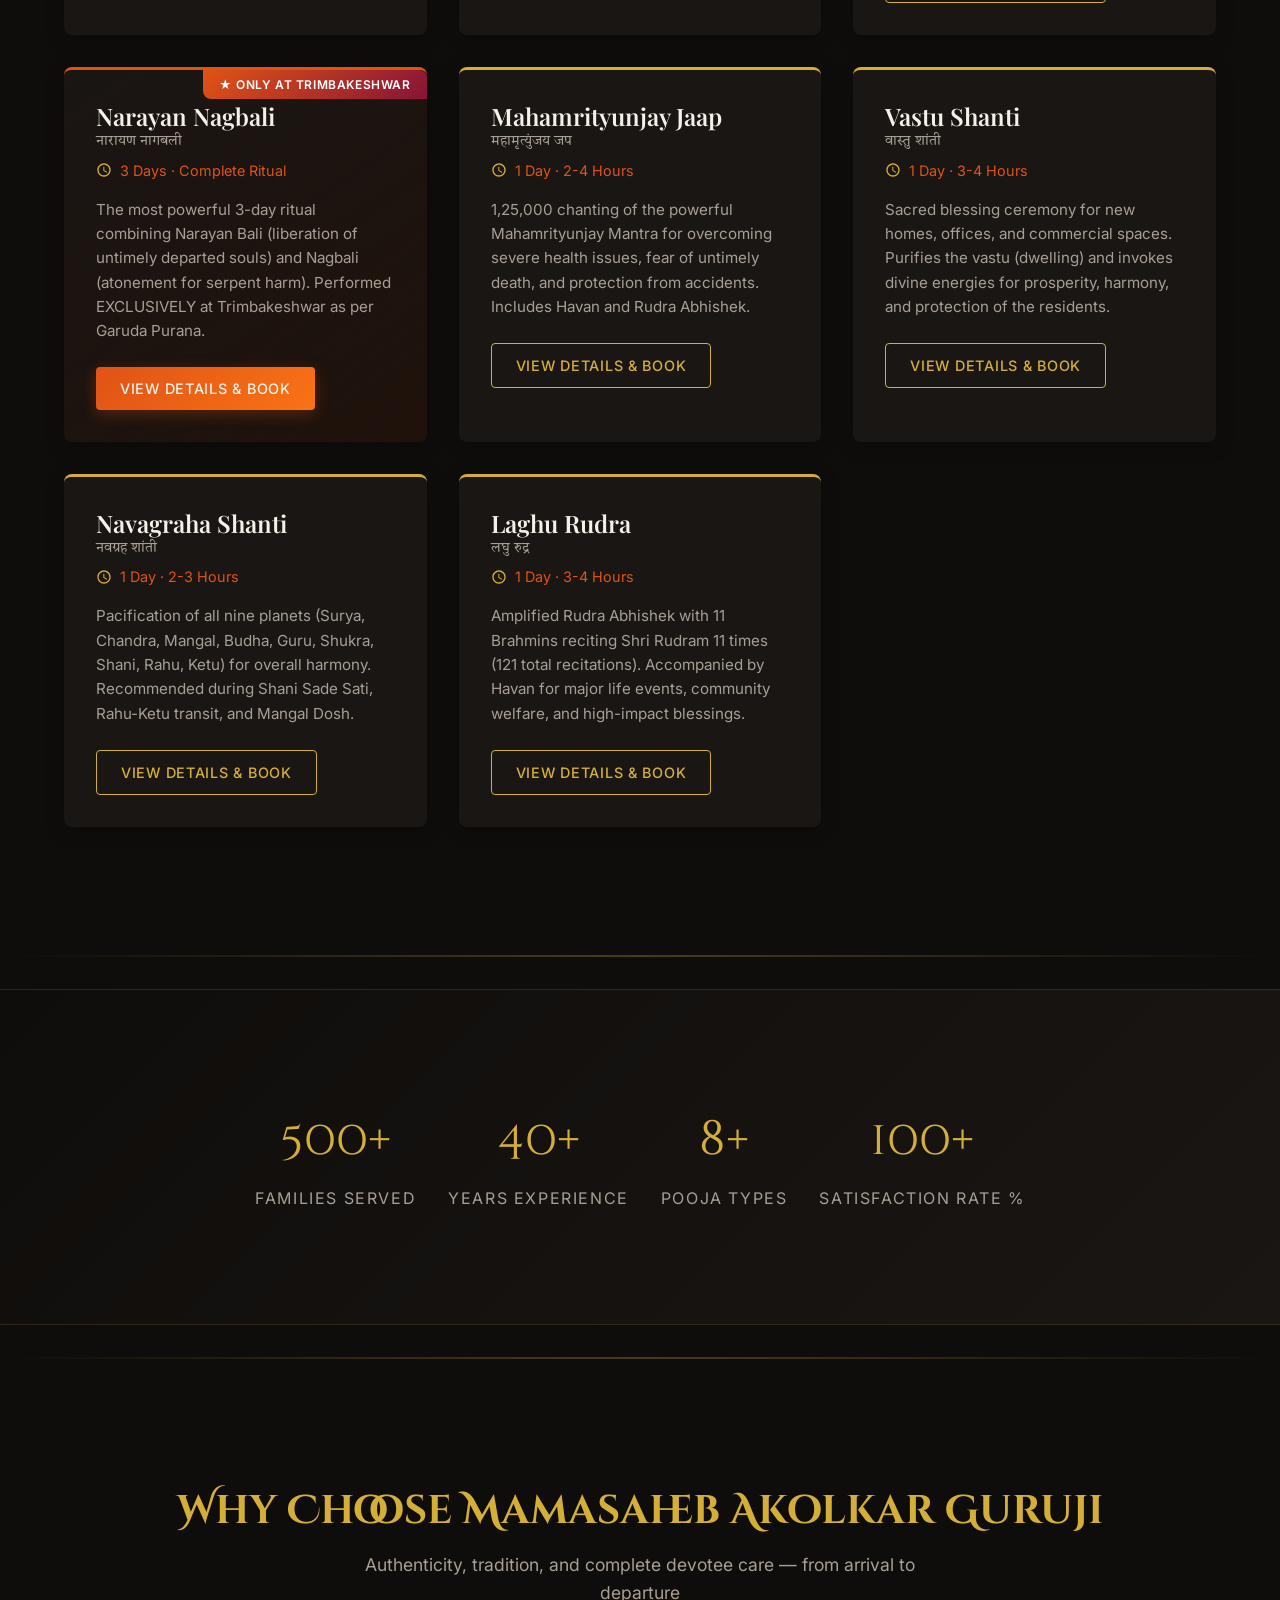
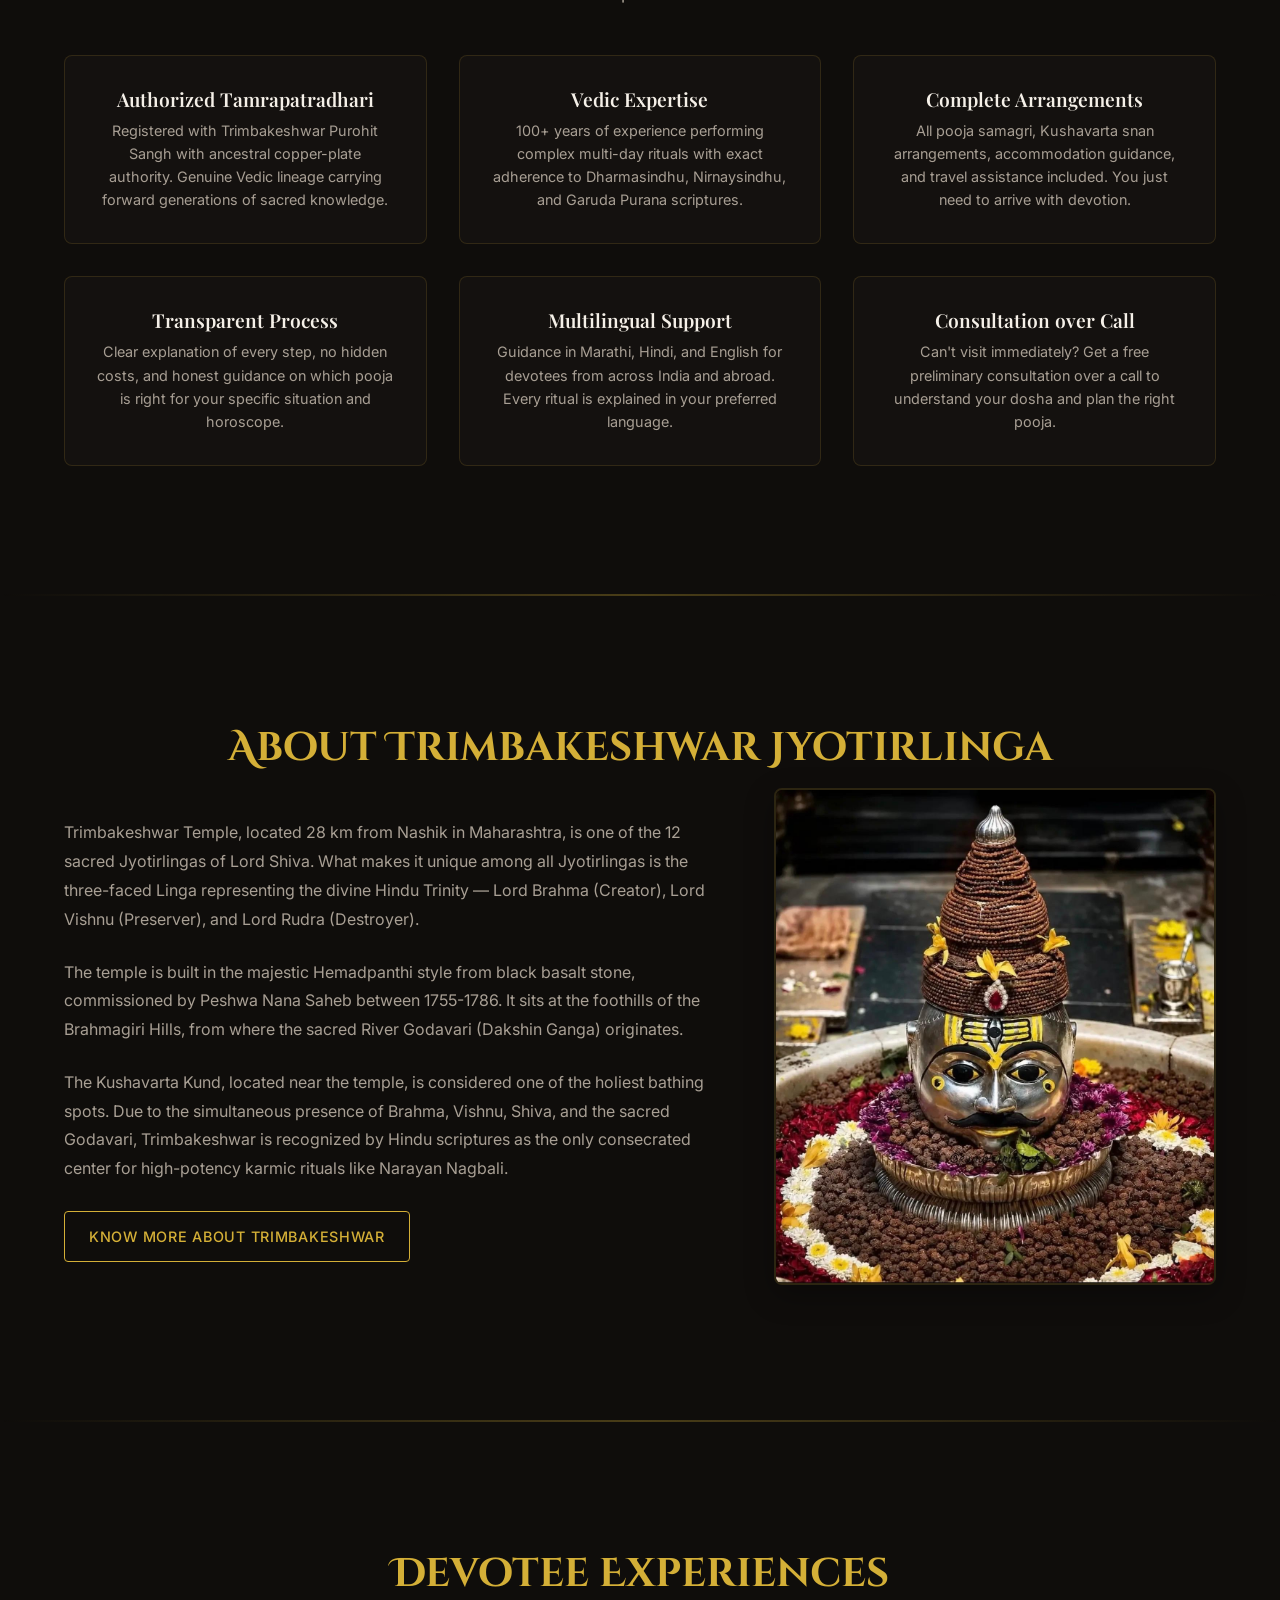
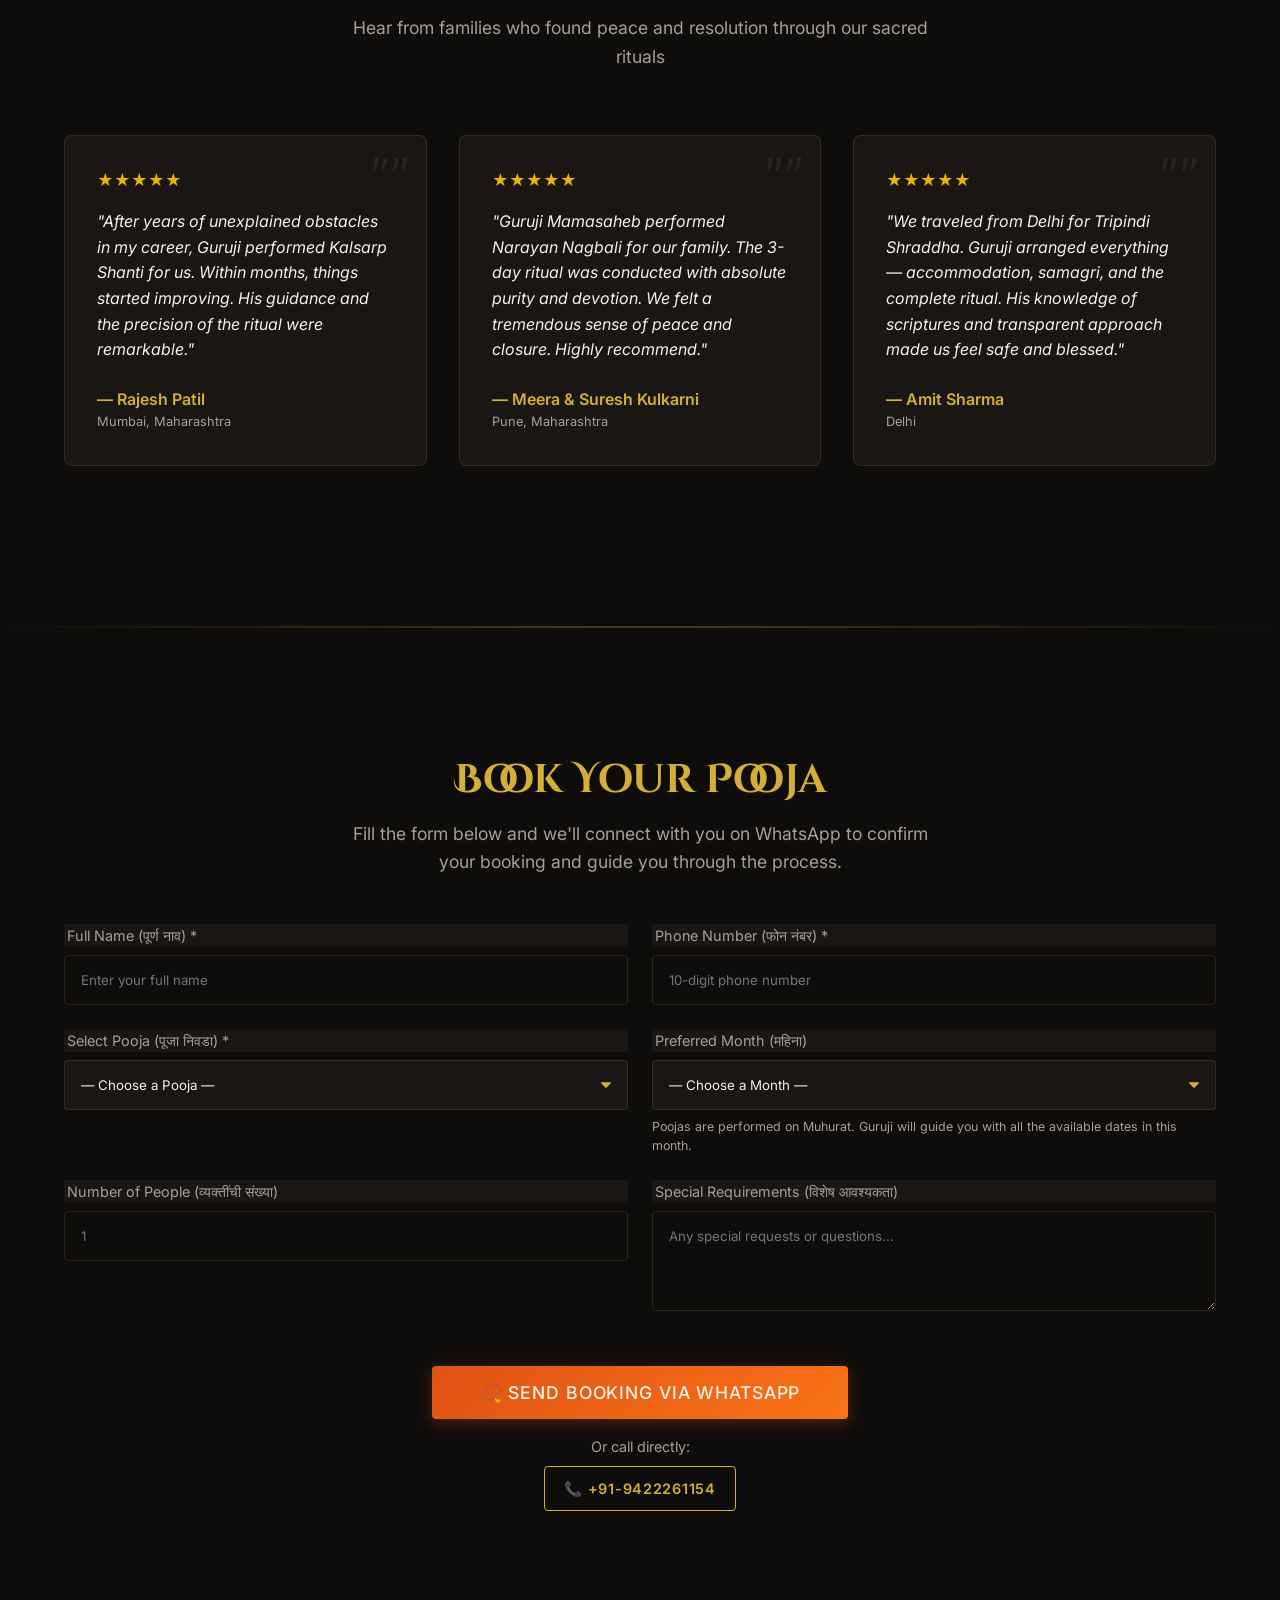
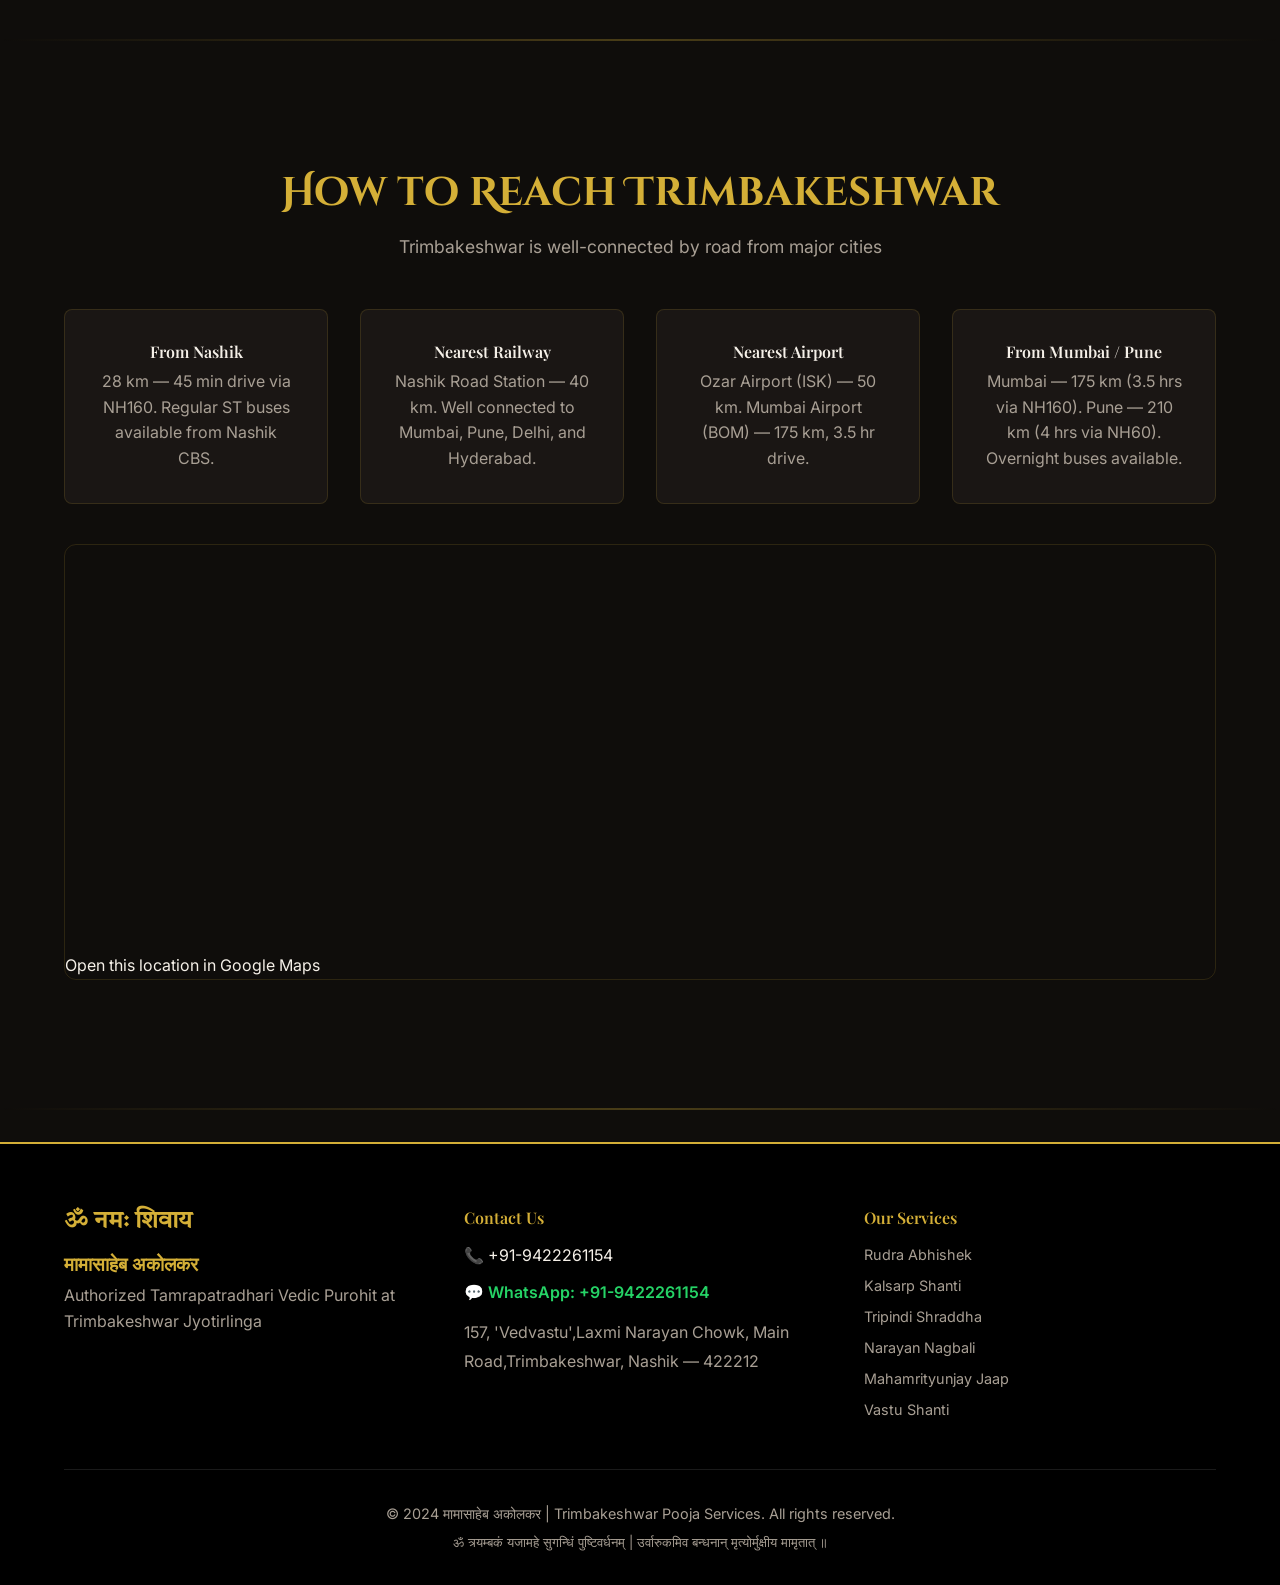
==== commit 679edc55: "Update name to include 'गुरुजी' in index.html" ====
--- a/index.html
+++ b/index.html
@@ -20,7 +20,7 @@
             <a href="#hero" class="nav-brand">
                 <span class="nav-brand-om">ॐ</span>
                 <span class="nav-brand-text">
-                    <span class="nav-brand-devanagari">मामासाहेब अकोलकर</span>
+                    <span class="nav-brand-devanagari">मामासाहेब अकोलकर गुरुजी</span>
                     <span class="nav-brand-english">Trimbakeshwar Guruji</span>
                 </span>
             </a>
@@ -64,8 +64,8 @@
                 <span data-en="Sacred Vedic Rituals at" data-mr="पवित्र वैदिक विधी">Sacred Vedic Rituals at</span><br>
                 <span style="color:var(--accent);font-family:var(--font-display);">Trimbakeshwar Jyotirlinga</span>
             </h1>
-            <p class="hero-subtitle fade-in" style="animation-delay:0.4s;" data-en="मामासाहेब अकोलकर — Authorized Tamrapatradhari Vedic Purohit performing traditional poojas at the holy Trimbakeshwar Jyotirlinga, one of the 12 sacred Jyotirlingas." data-mr="वे. मू. मामासाहेब शामराज अकोलकर — अधिकृत ताम्रपत्रधारी वैदिक पुरोहित, पवित्र त्र्यंबकेश्वर ज्योतिर्लिंग येथे पारंपरिक पूजा-विधी करणारे.">
-                मामासाहेब अकोलकर — Authorized Tamrapatradhari Vedic Purohit performing traditional poojas at the holy Trimbakeshwar Jyotirlinga, one of the 12 sacred Jyotirlingas.
+            <p class="hero-subtitle fade-in" style="animation-delay:0.4s;" data-en="मामासाहेब अकोलकर गुरुजी — Authorized Tamrapatradhari Vedic Purohit performing traditional poojas at the holy Trimbakeshwar Jyotirlinga, one of the 12 sacred Jyotirlingas." data-mr="वे. मू. मामासाहेब शामराज अकोलकर — अधिकृत ताम्रपत्रधारी वैदिक पुरोहित, पवित्र त्र्यंबकेश्वर ज्योतिर्लिंग येथे पारंपरिक पूजा-विधी करणारे.">
+                मामासाहेब अकोलकर गुरुजी — Authorized Tamrapatradhari Vedic Purohit performing traditional poojas at the holy Trimbakeshwar Jyotirlinga, one of the 12 sacred Jyotirlingas.
             </p>
             <div class="hero-trust-badge fade-in" style="animation-delay:0.6s;">
                 <svg width="20" height="20" viewBox="0 0 24 24" fill="var(--accent)"><path d="M9 16.17L4.83 12l-1.42 1.41L9 19 21 7l-1.41-1.41z"/></svg>
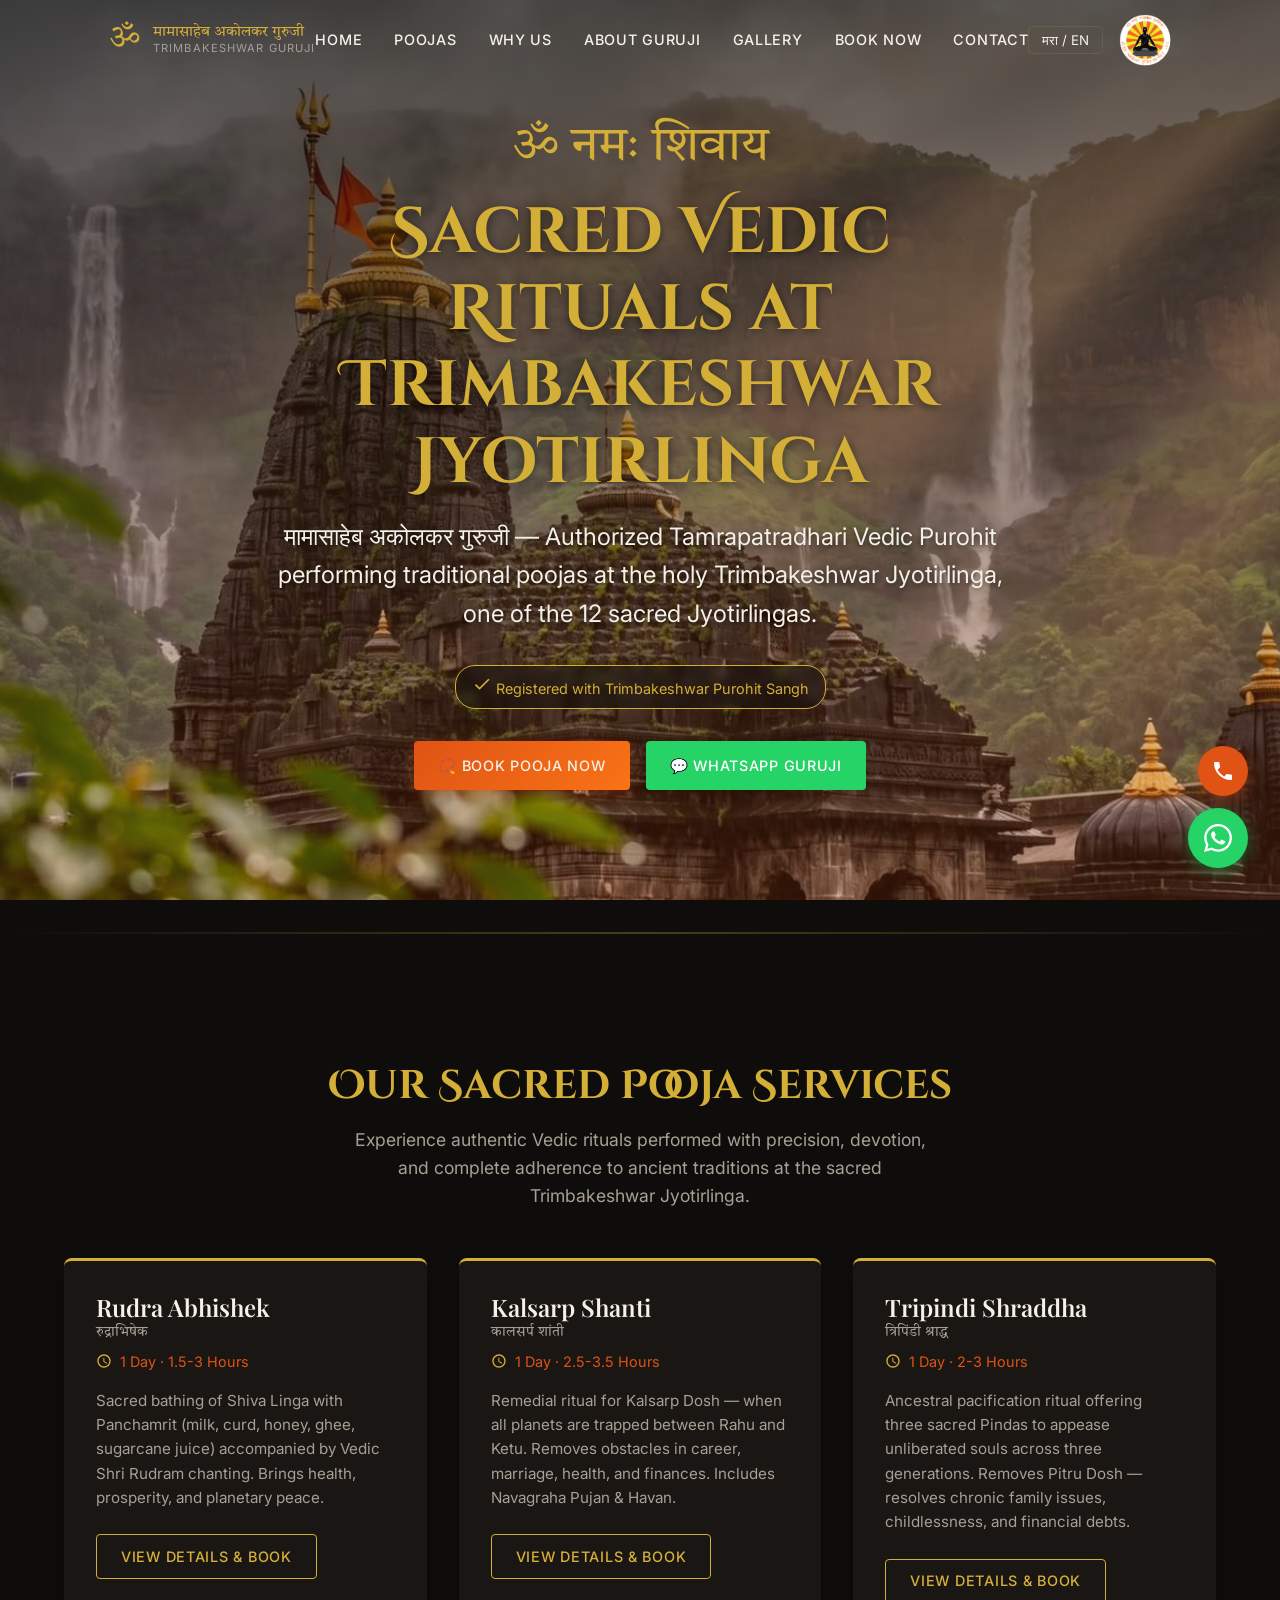
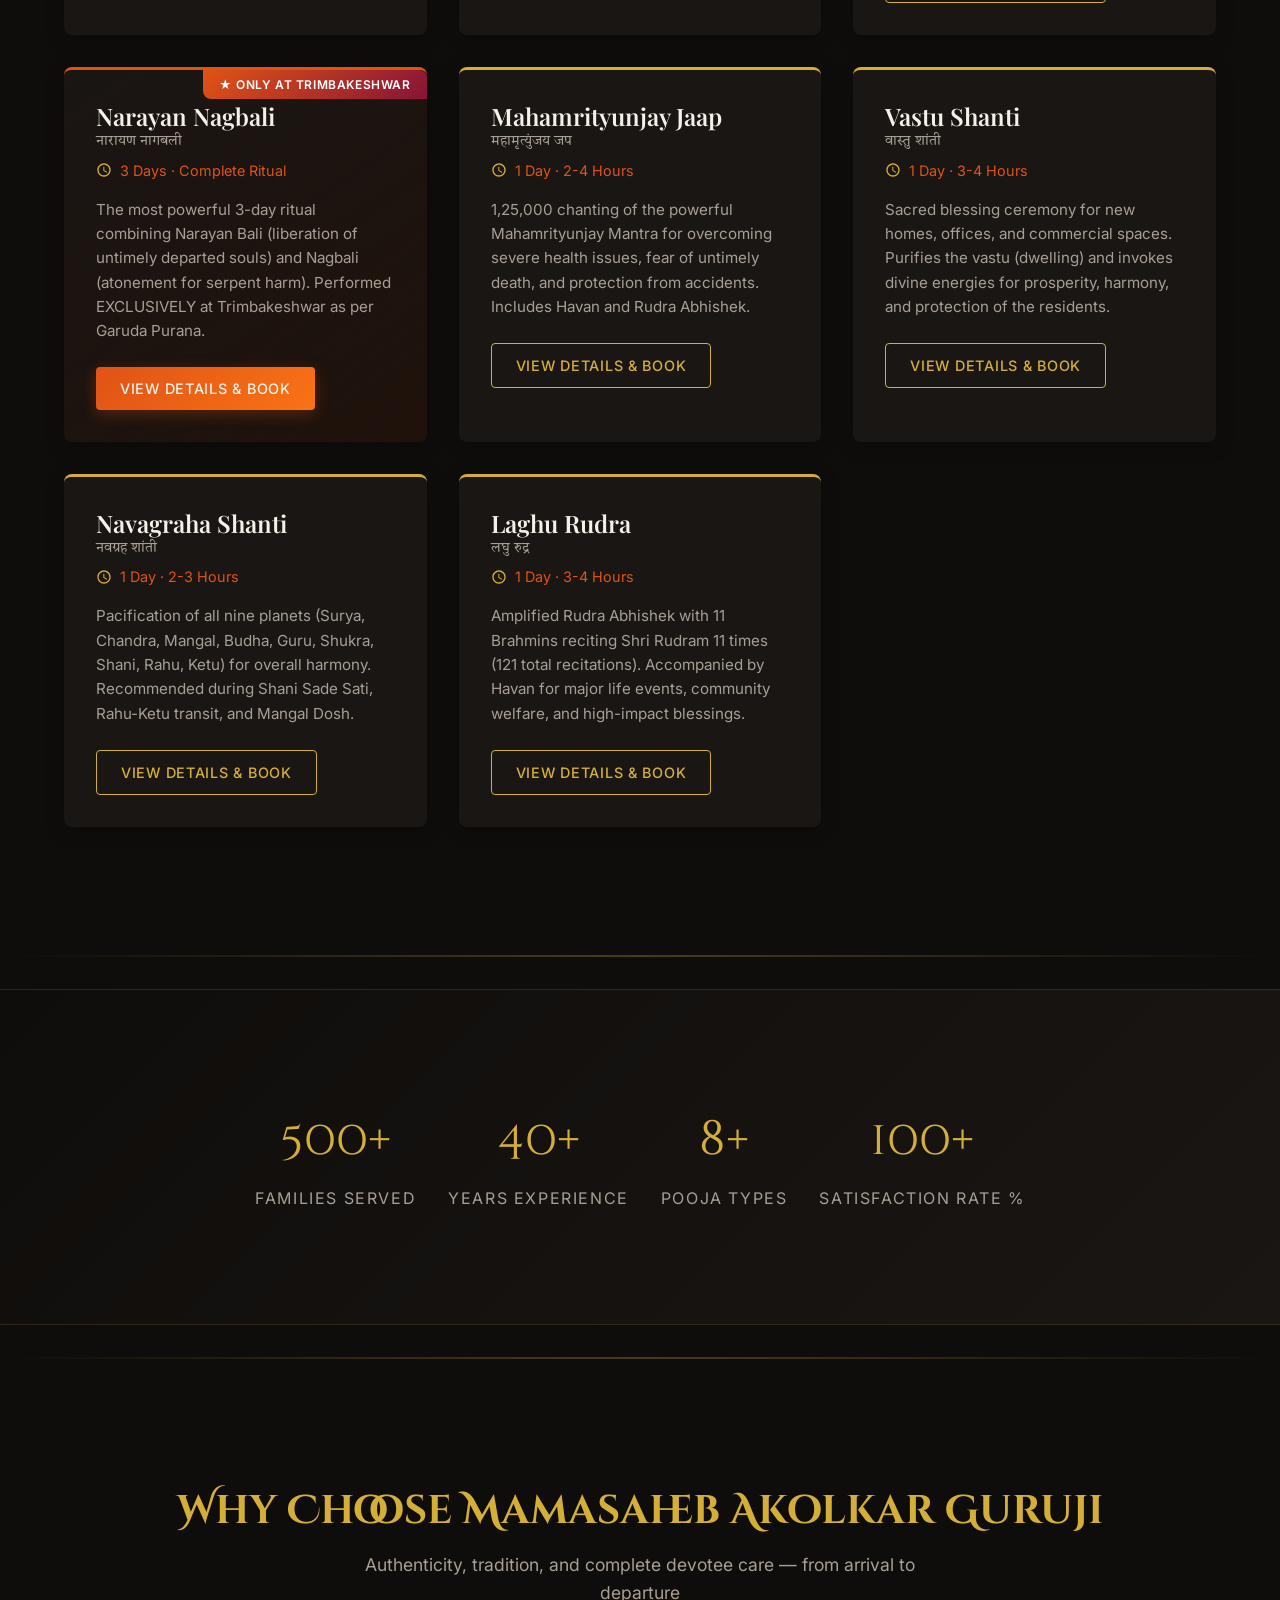
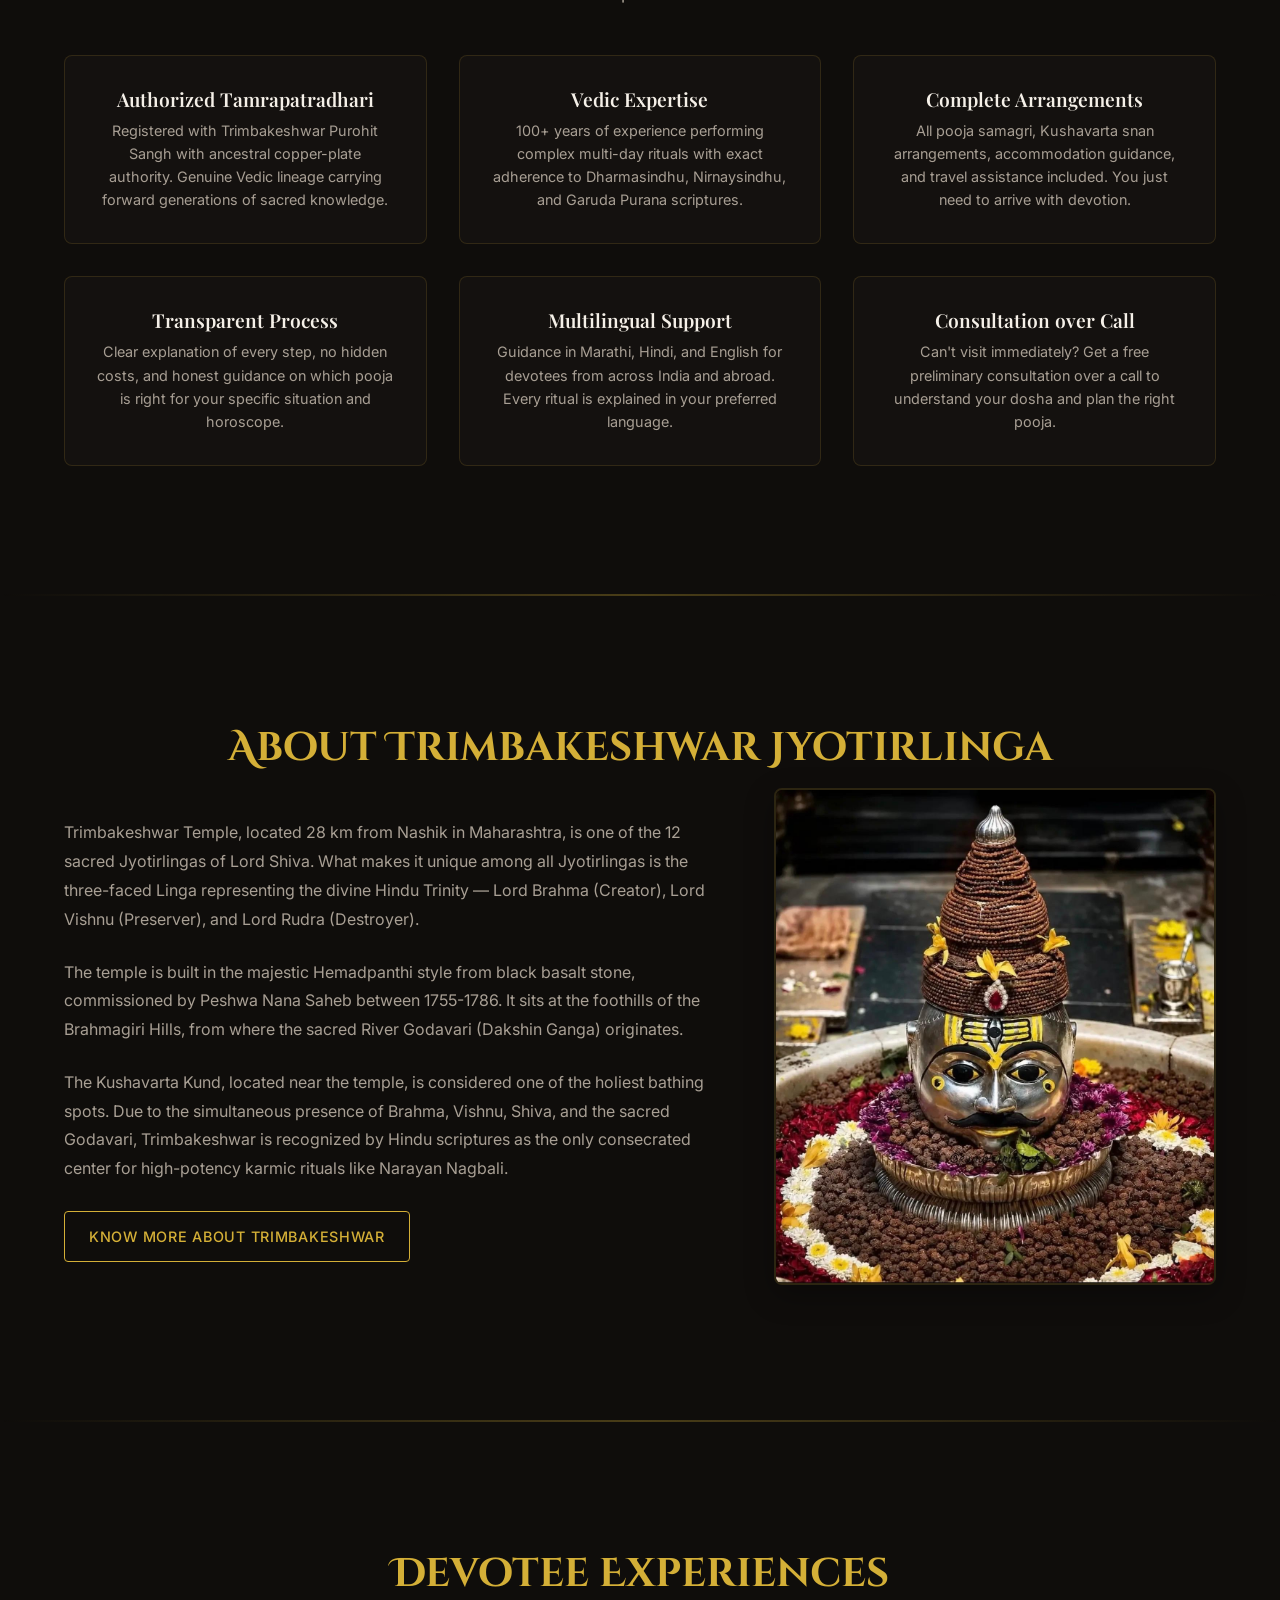
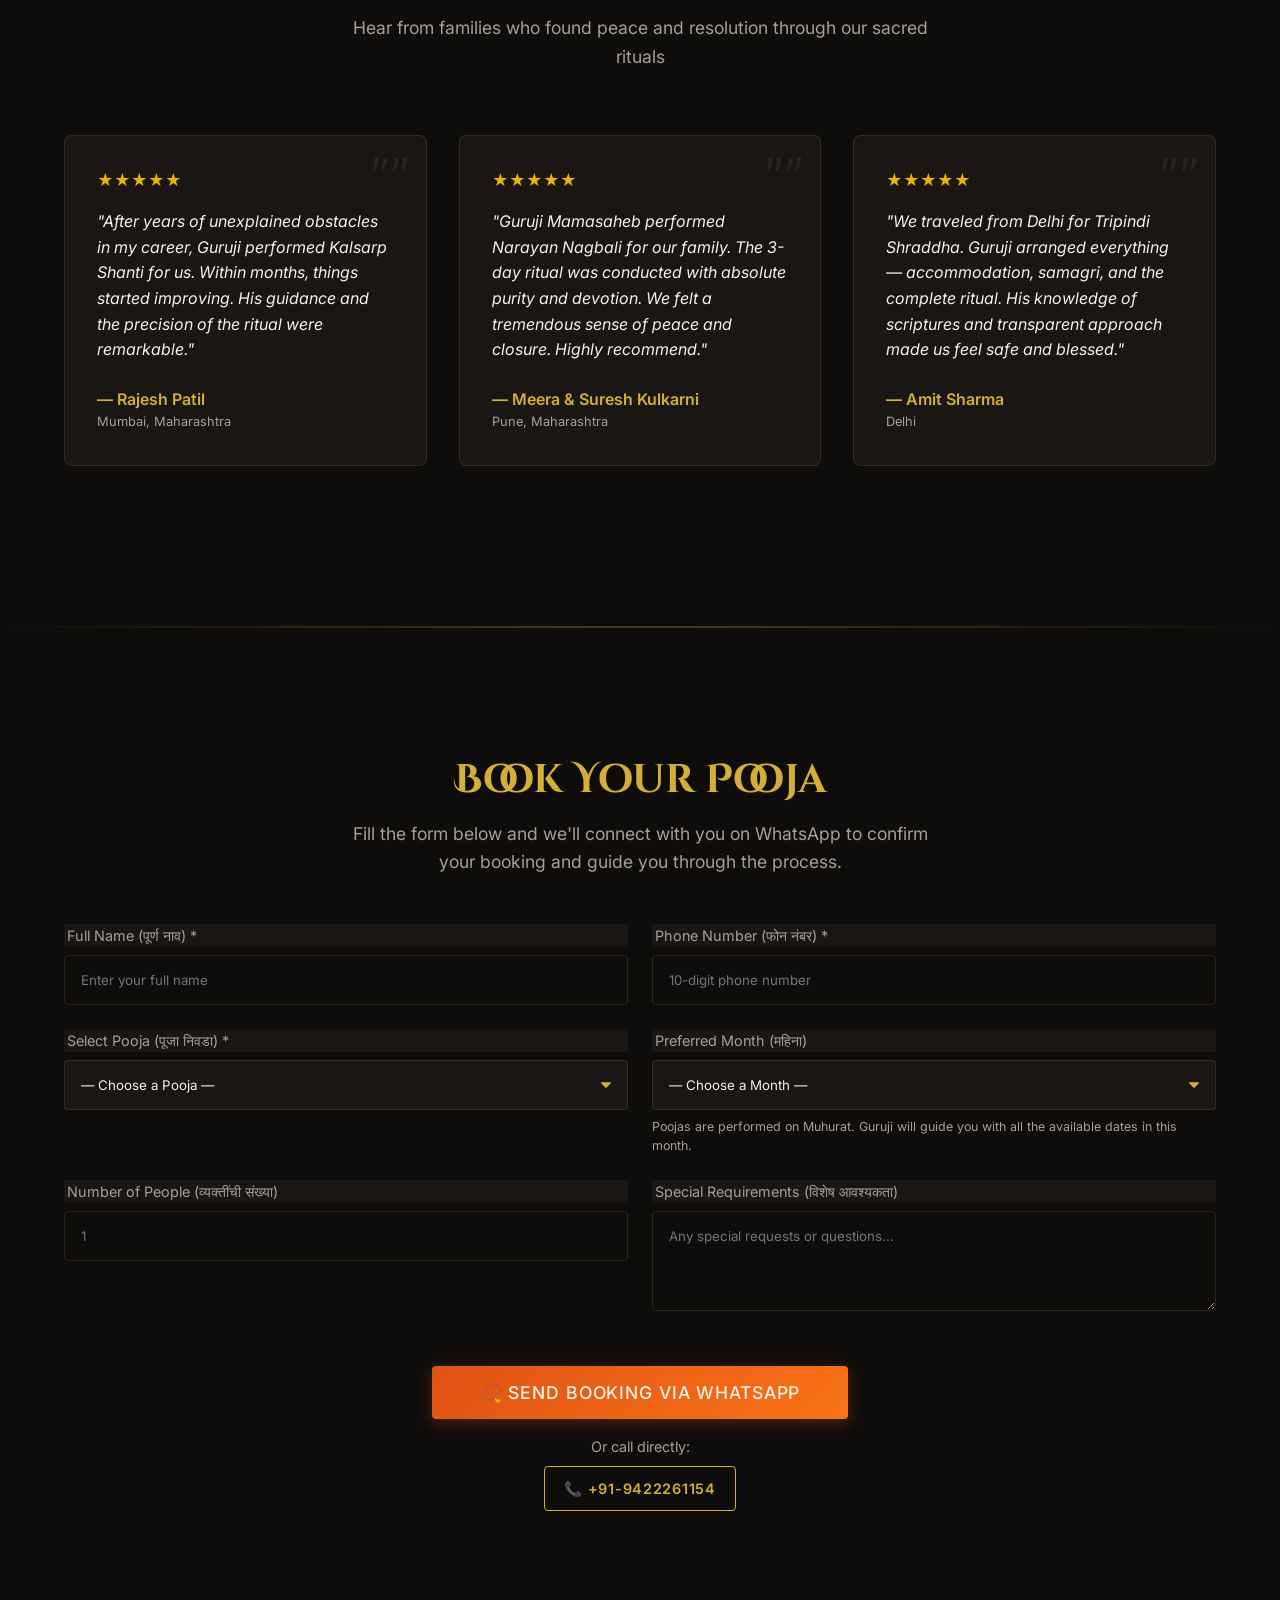
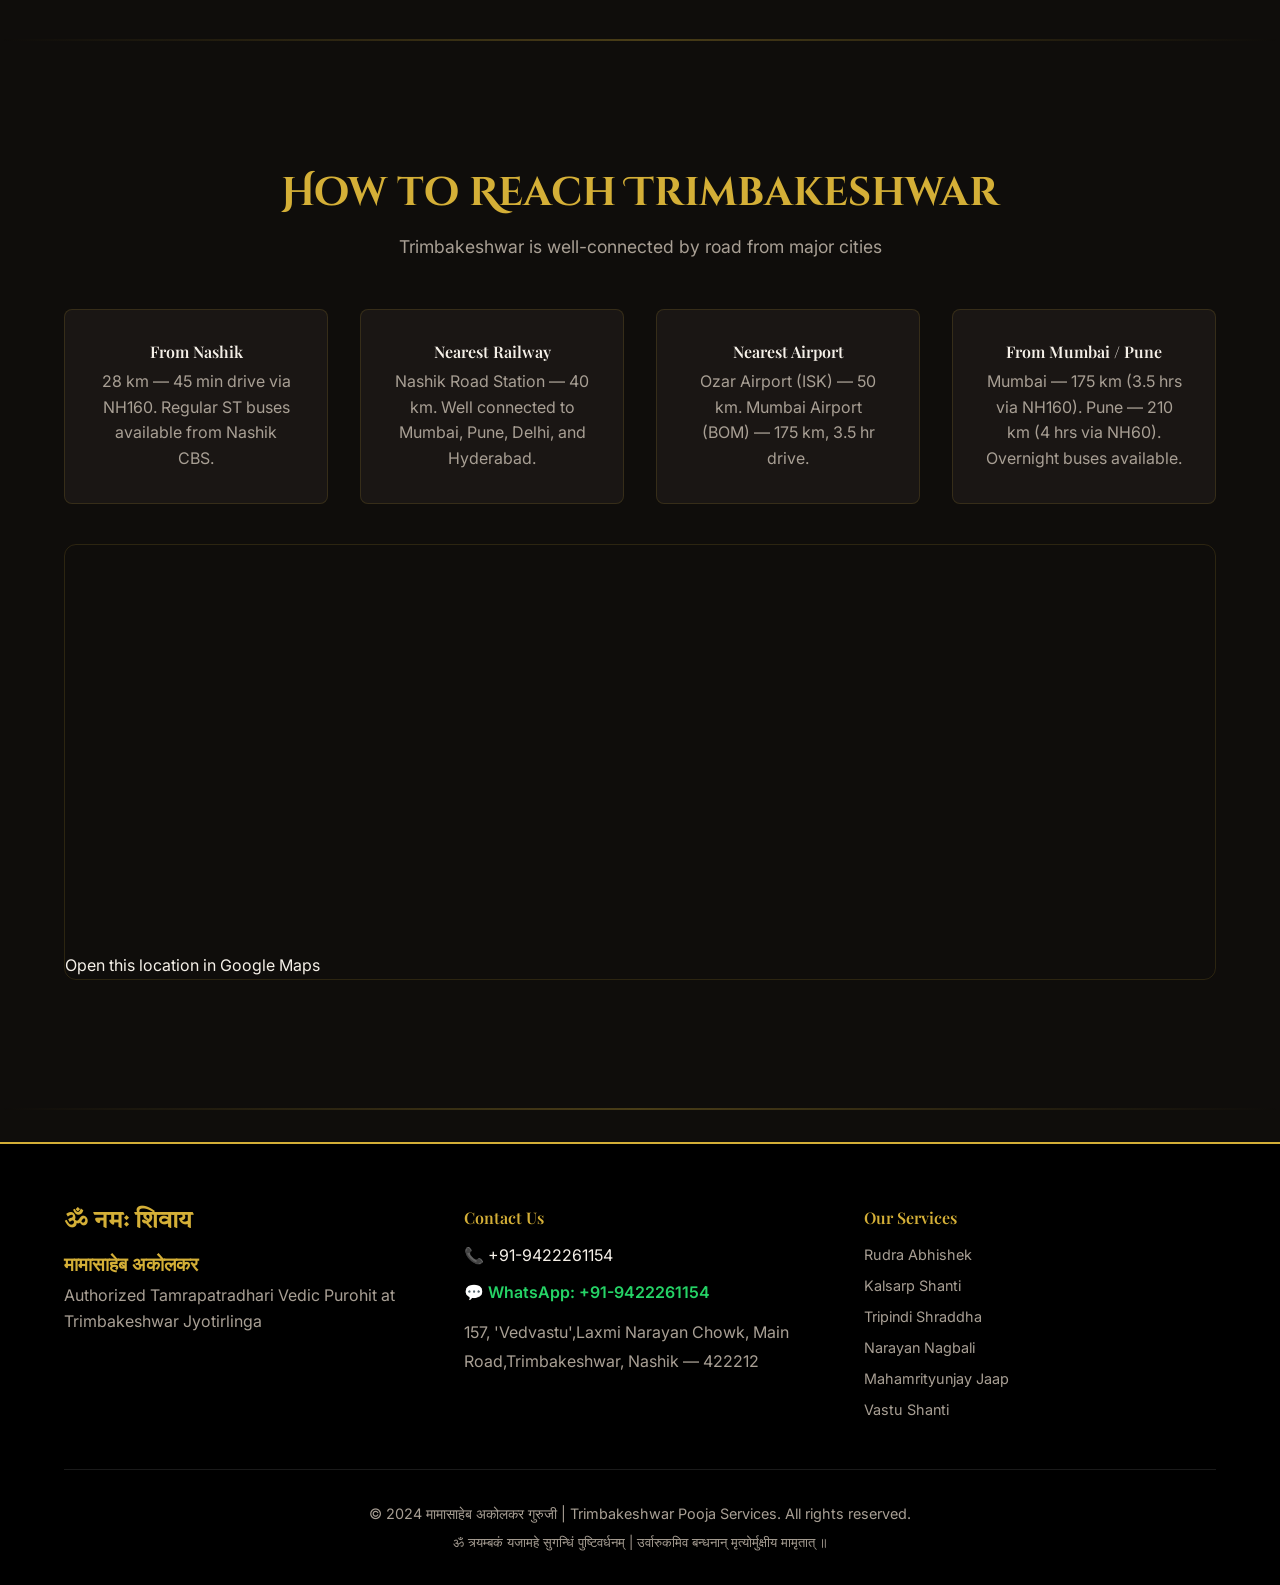
==== commit dfc3e605: "Update title and footer text in index.html" ====
--- a/index.html
+++ b/index.html
@@ -3,7 +3,7 @@
 <head>
     <meta charset="UTF-8">
     <meta name="viewport" content="width=device-width, initial-scale=1.0">
-    <title>मामासाहेब अकोलकर | Trimbakeshwar Pooja Services — Rudra Abhishek, Kalsarp Shanti, Narayan Nagbali</title>
+    <title>मामासाहेब अकोलकर गुरुजी | Trimbakeshwar Pooja Services — Rudra Abhishek, Kalsarp Shanti, Narayan Nagbali</title>
     <meta name="description" content="Authorized Vedic Purohit at Trimbakeshwar Jyotirlinga. Book Rudra Abhishek, Kalsarp Shanti, Tripindi Shraddha, Narayan Nagbali & more poojas. Call +91-9422261154.">
     <meta name="keywords" content="Trimbakeshwar, pooja, Rudra Abhishek, Kalsarp Shanti, Narayan Nagbali, Tripindi Shraddha, Jyotirlinga, pandit, guruji, Nashik">
     <meta property="og:title" content="वे. मू. मामासाहेब शामराज अकोलकर — Trimbakeshwar Pooja Services">
@@ -657,7 +657,7 @@
                 </div>
             </div>
             <div class="footer-bottom">
-                <p data-en="© 2024 मामासाहेब अकोलकर | Trimbakeshwar Pooja Services. All rights reserved." data-mr="© 2024 मामासाहेब अकोलकर | त्र्यंबकेश्वर पूजा सेवा. सर्व हक्क राखीव.">© 2024 मामासाहेब अकोलकर | Trimbakeshwar Pooja Services. All rights reserved.</p>
+                <p data-en="© 2024 मामासाहेब अकोलकर गुरुजी | Trimbakeshwar Pooja Services. All rights reserved." data-mr="© 2024 मामासाहेब अकोलकर | त्र्यंबकेश्वर पूजा सेवा. सर्व हक्क राखीव.">© 2024 मामासाहेब अकोलकर गुरुजी | Trimbakeshwar Pooja Services. All rights reserved.</p>
                 <p style="color:var(--text-muted);font-size:0.8rem;margin-top:0.5rem;">ॐ त्र्यम्बकं यजामहे सुगन्धिं पुष्टिवर्धनम् | उर्वारुकमिव बन्धनान् मृत्योर्मुक्षीय मामृतात् ॥</p>
             </div>
         </div>
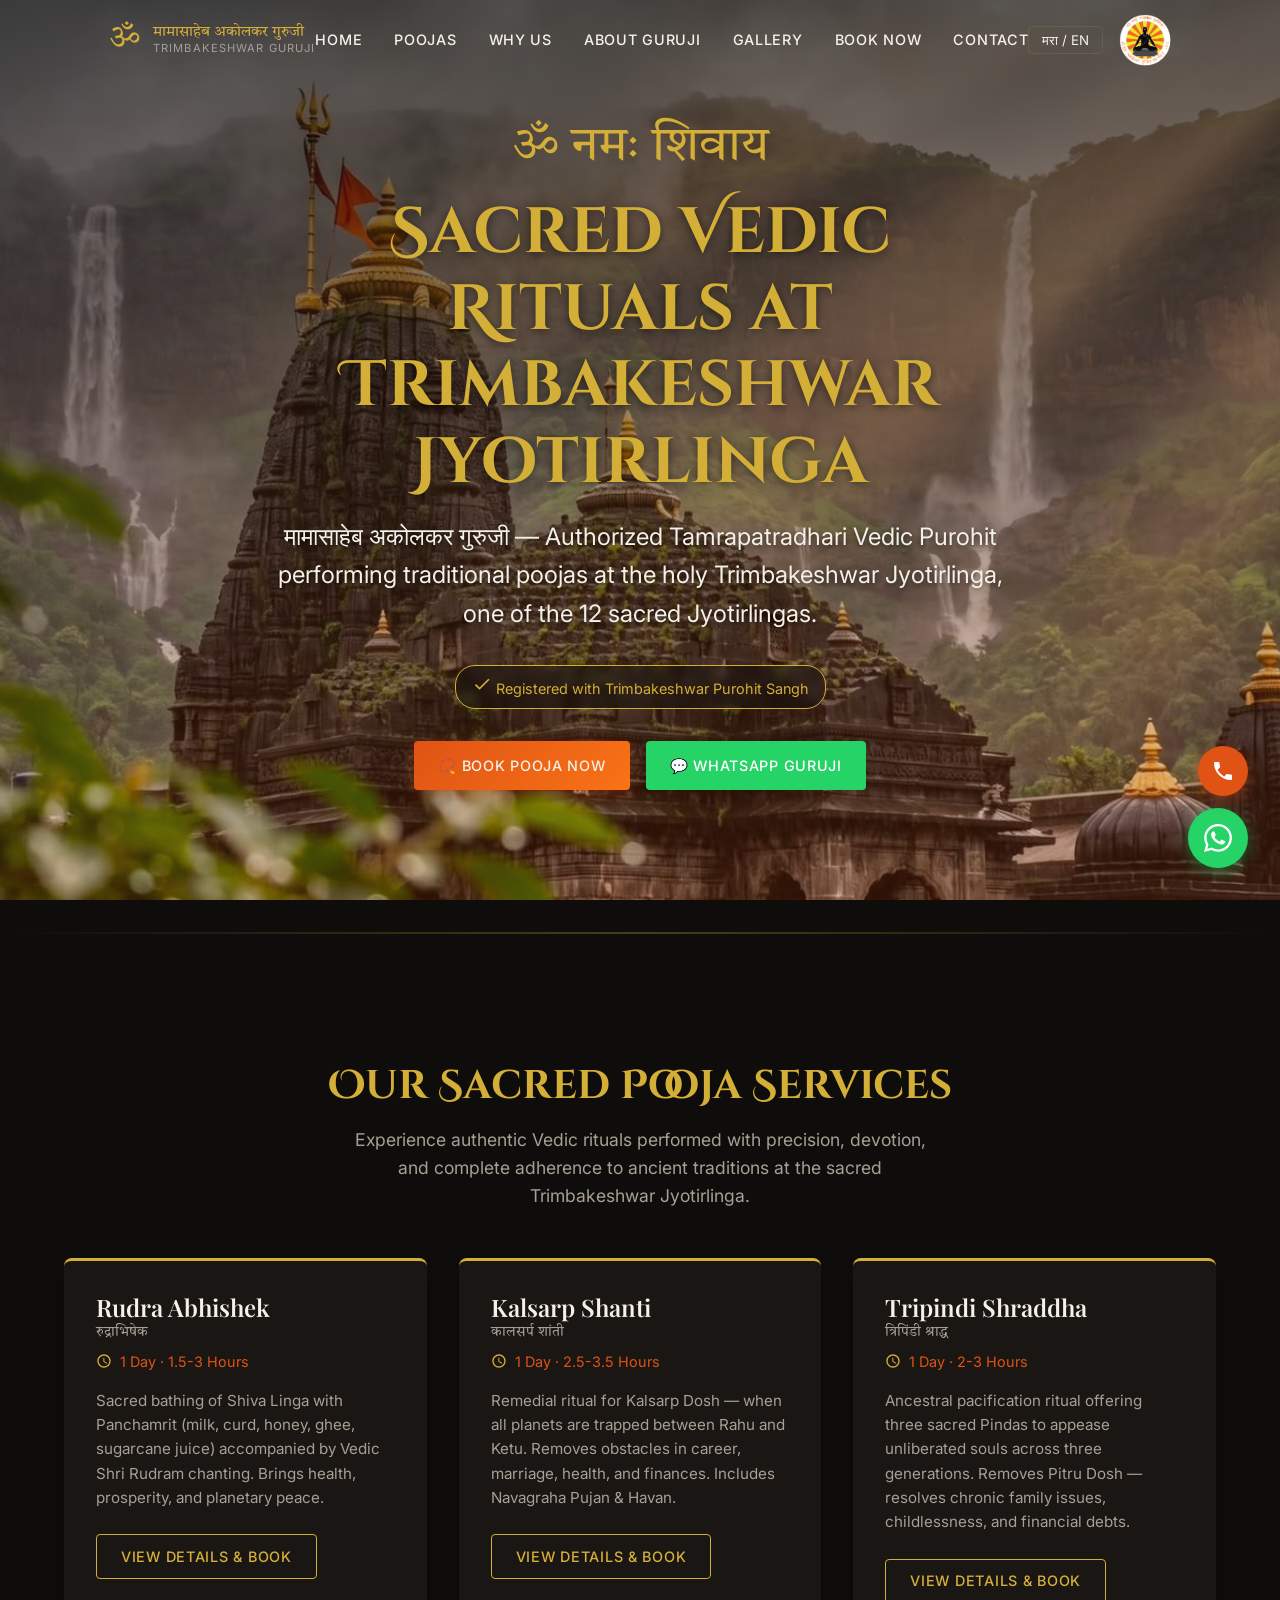
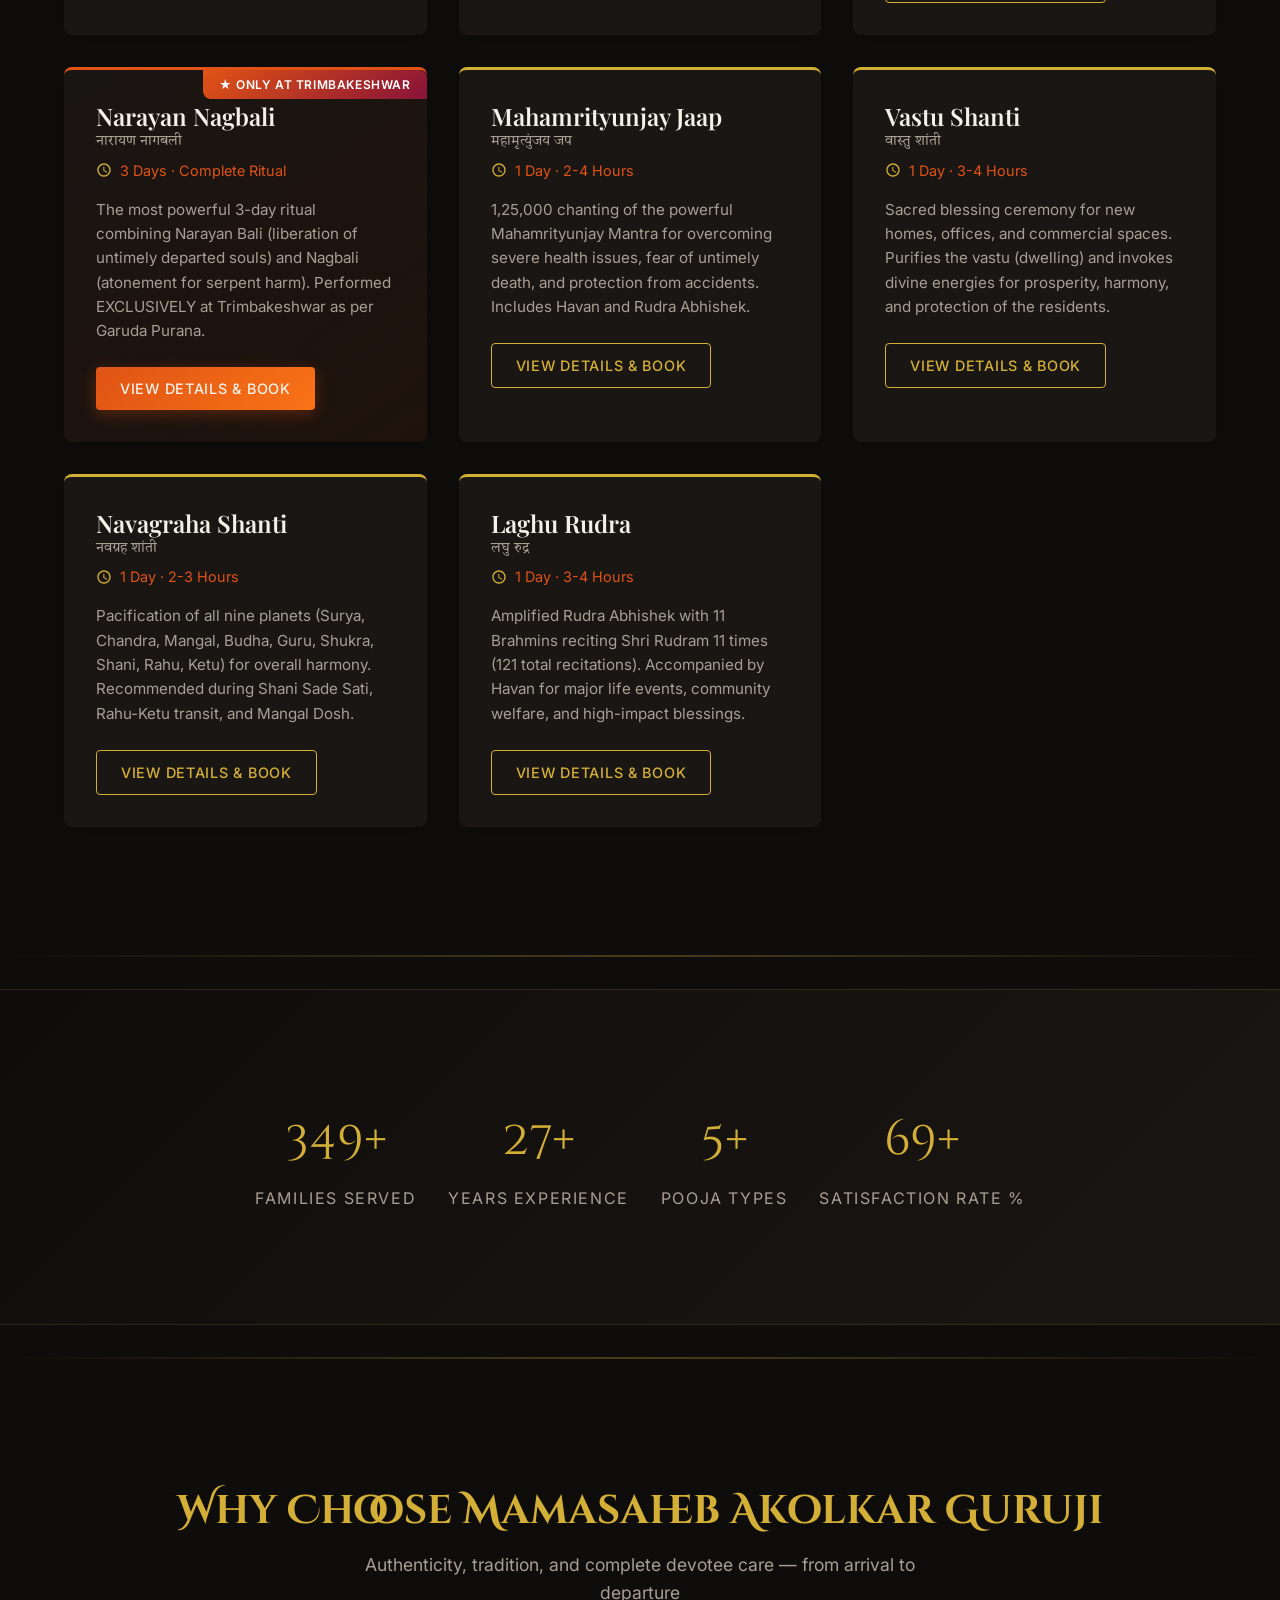
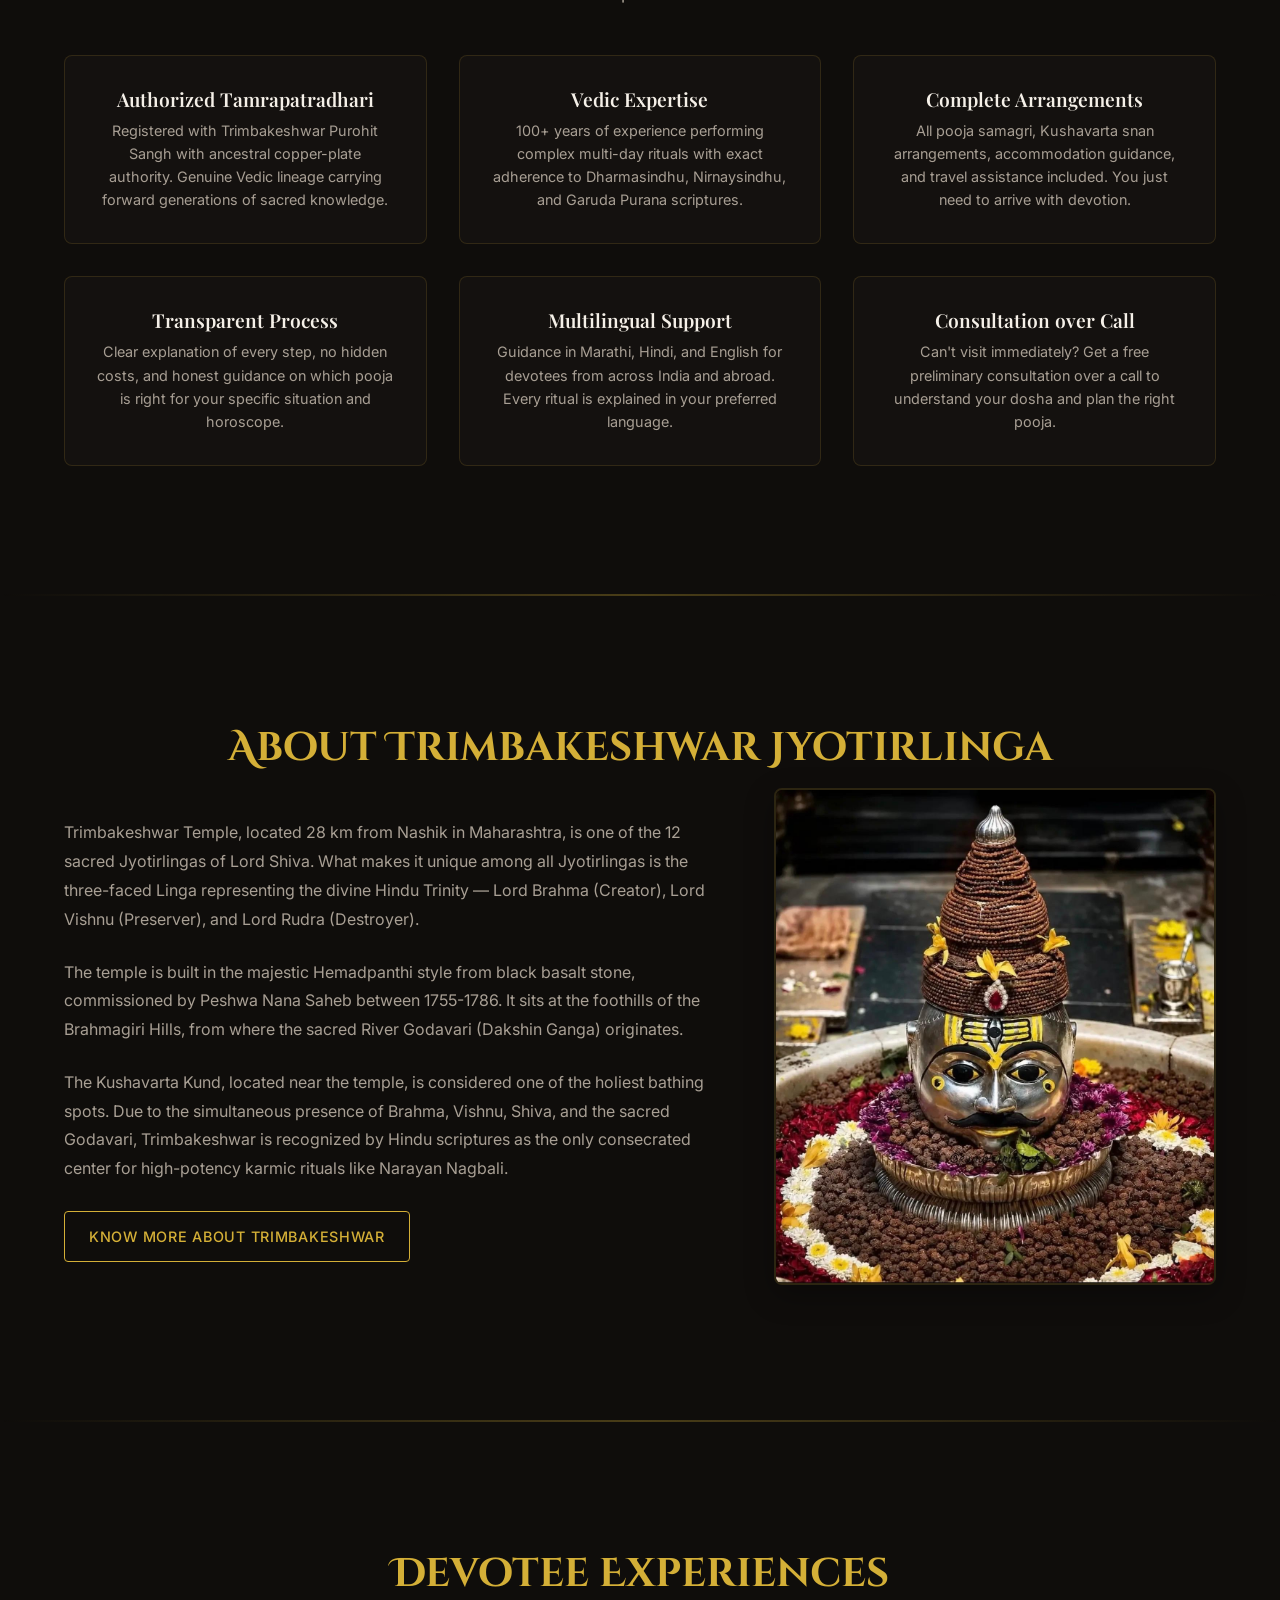
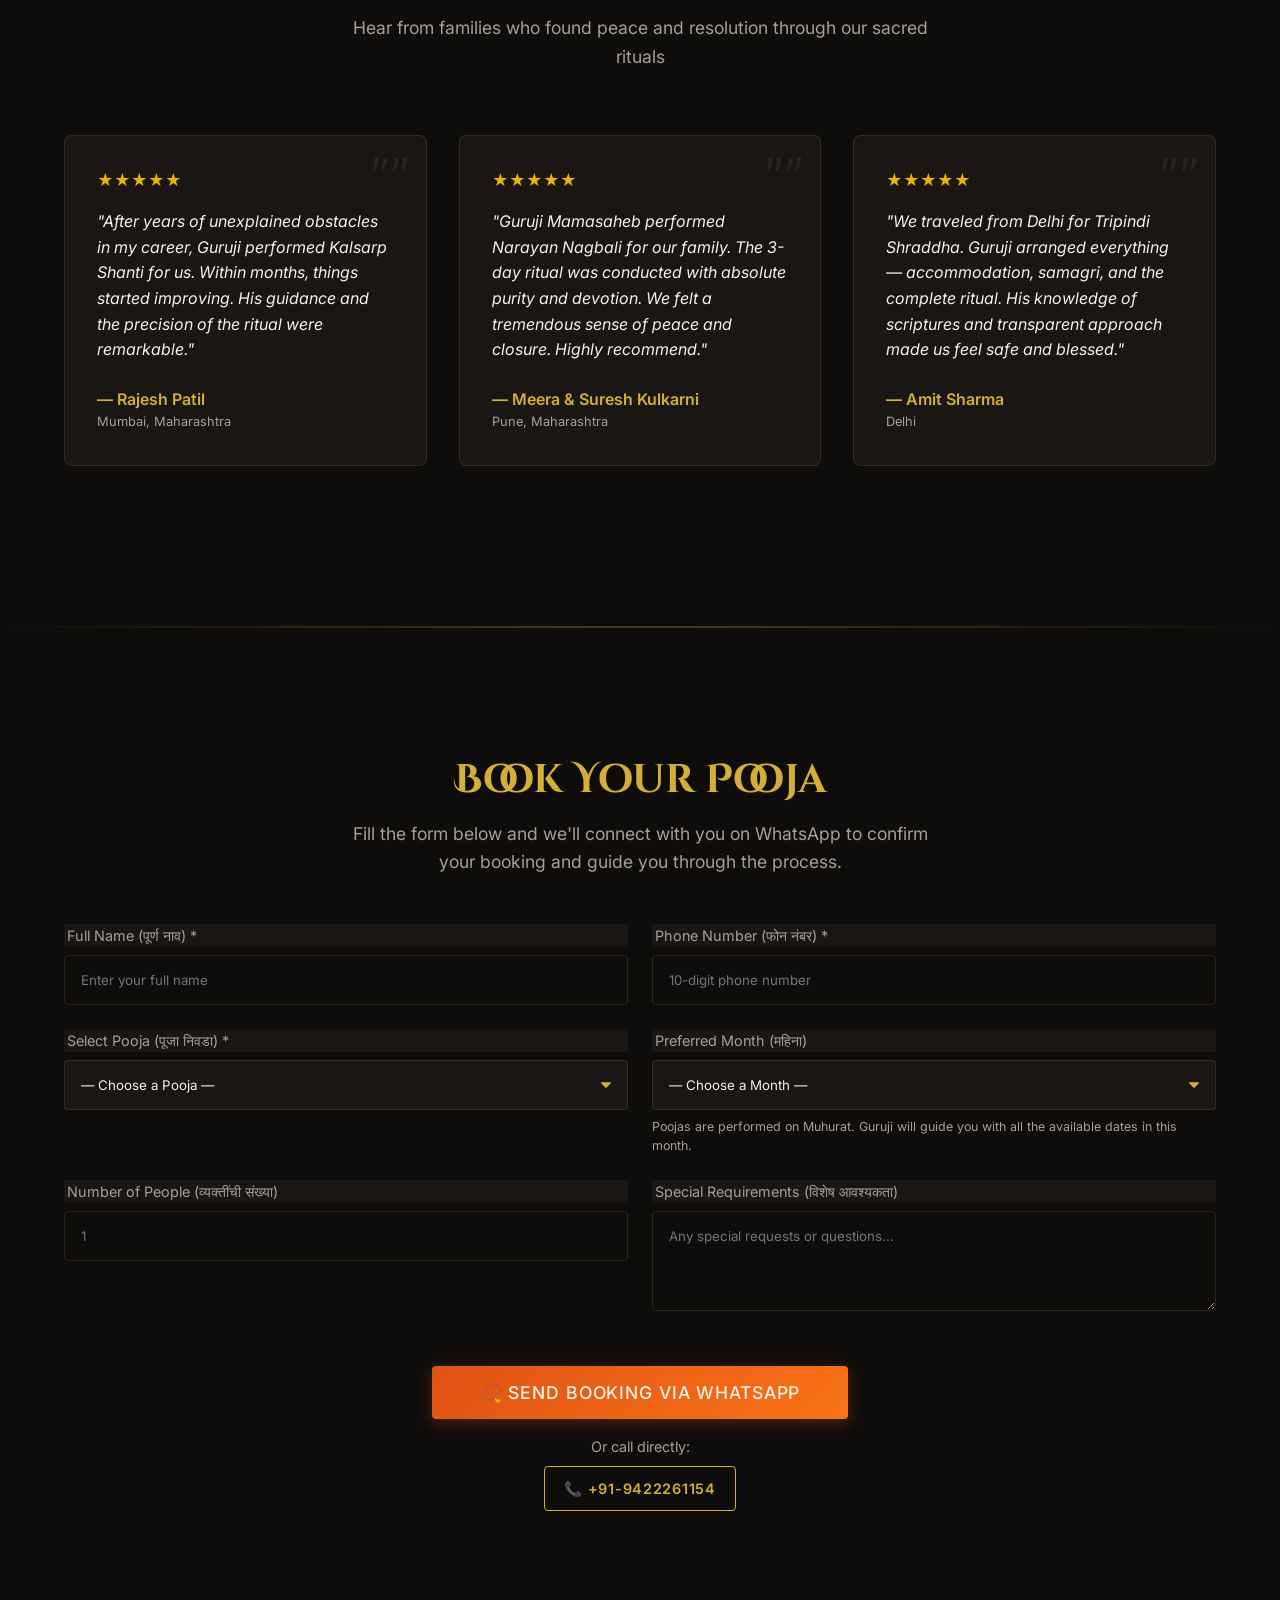
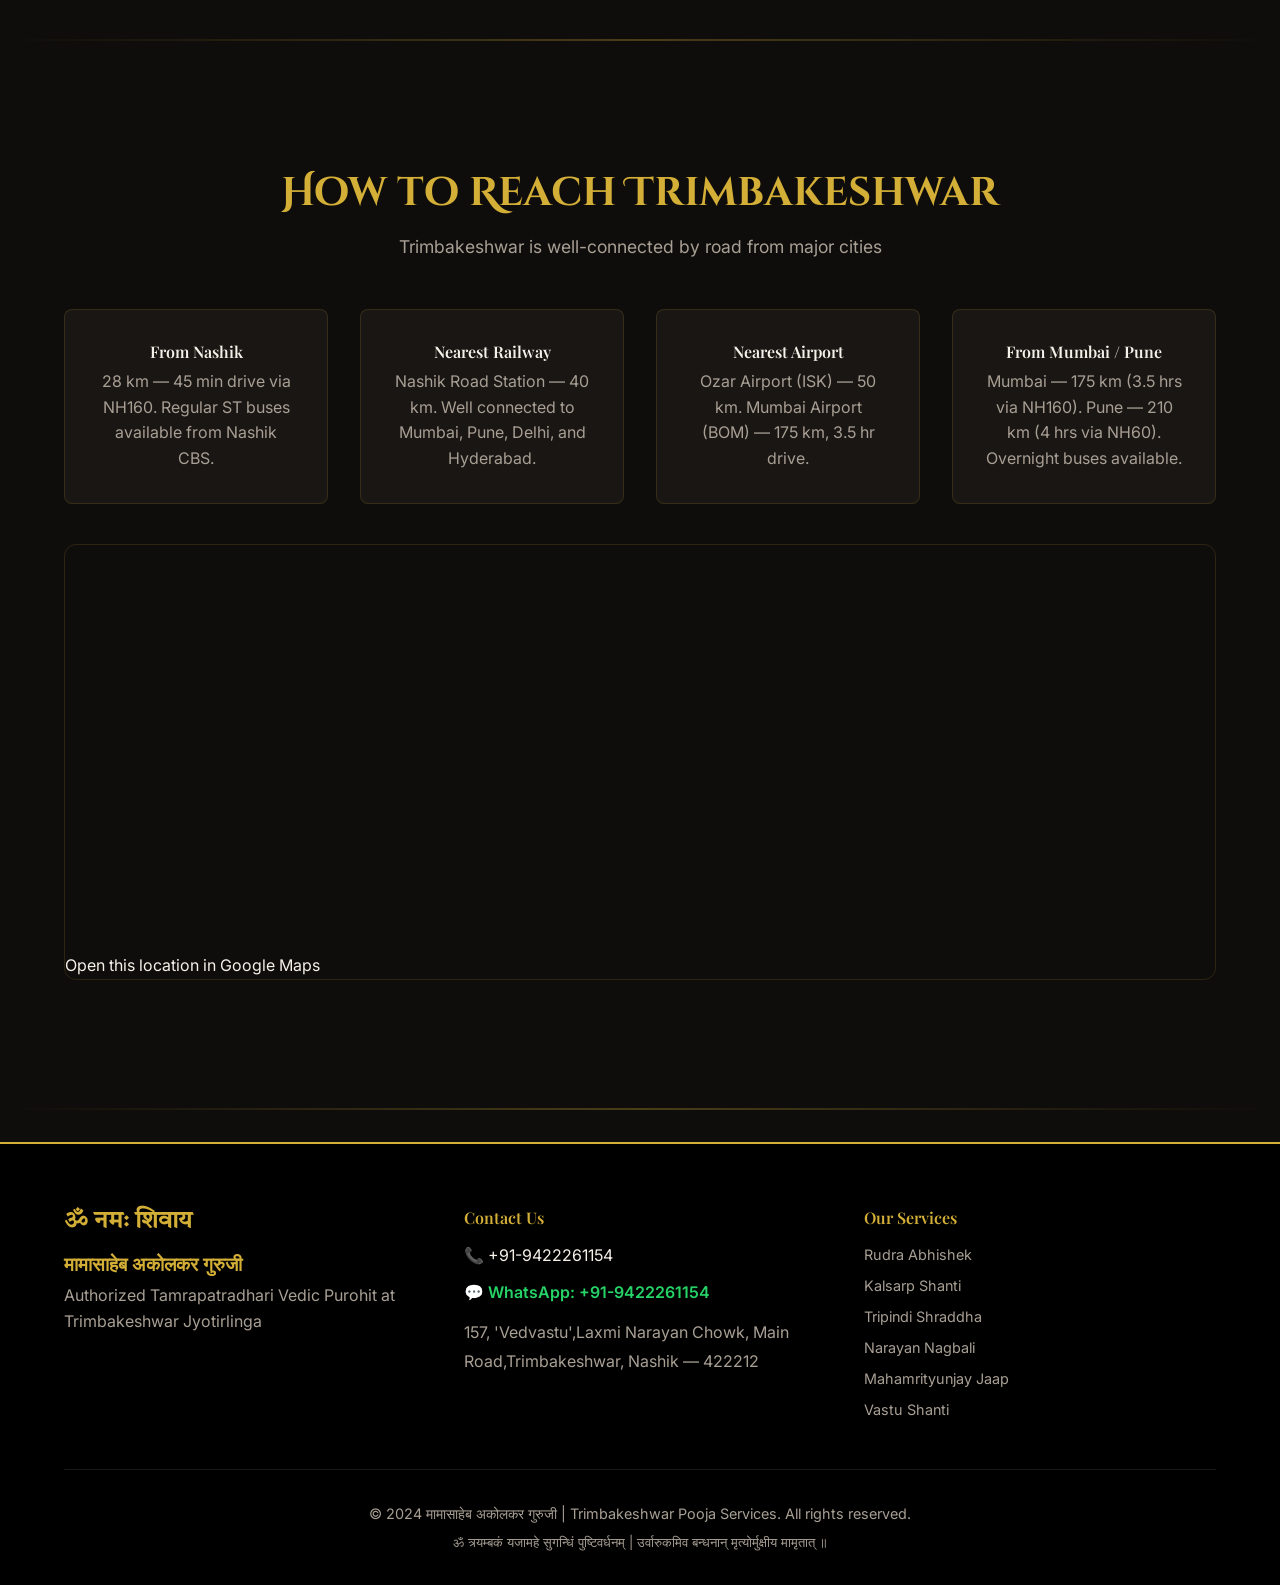
==== commit fe56959e: "Update footer title to include 'गुरुजी'" ====
--- a/index.html
+++ b/index.html
@@ -631,7 +631,7 @@
             <div class="footer-content">
                 <div class="footer-col">
                     <h3 style="font-family:var(--font-devanagari);font-size:1.5rem;color:var(--accent);margin-bottom:1rem;">ॐ नमः शिवाय</h3>
-                    <h4 style="font-size:1.2rem;margin-bottom:0.5rem;">मामासाहेब अकोलकर</h4>
+                    <h4 style="font-size:1.2rem;margin-bottom:0.5rem;">मामासाहेब अकोलकर गुरुजी</h4>
                     <p style="color:var(--text-muted);margin-bottom:1rem;" data-en="Authorized Tamrapatradhari Vedic Purohit at Trimbakeshwar Jyotirlinga" data-mr="अधिकृत ताम्रपत्रधारी वैदिक पुरोहित, त्र्यंबकेश्वर ज्योतिर्लिंग">Authorized Tamrapatradhari Vedic Purohit at Trimbakeshwar Jyotirlinga</p>
                 </div>
                 <div class="footer-col">
